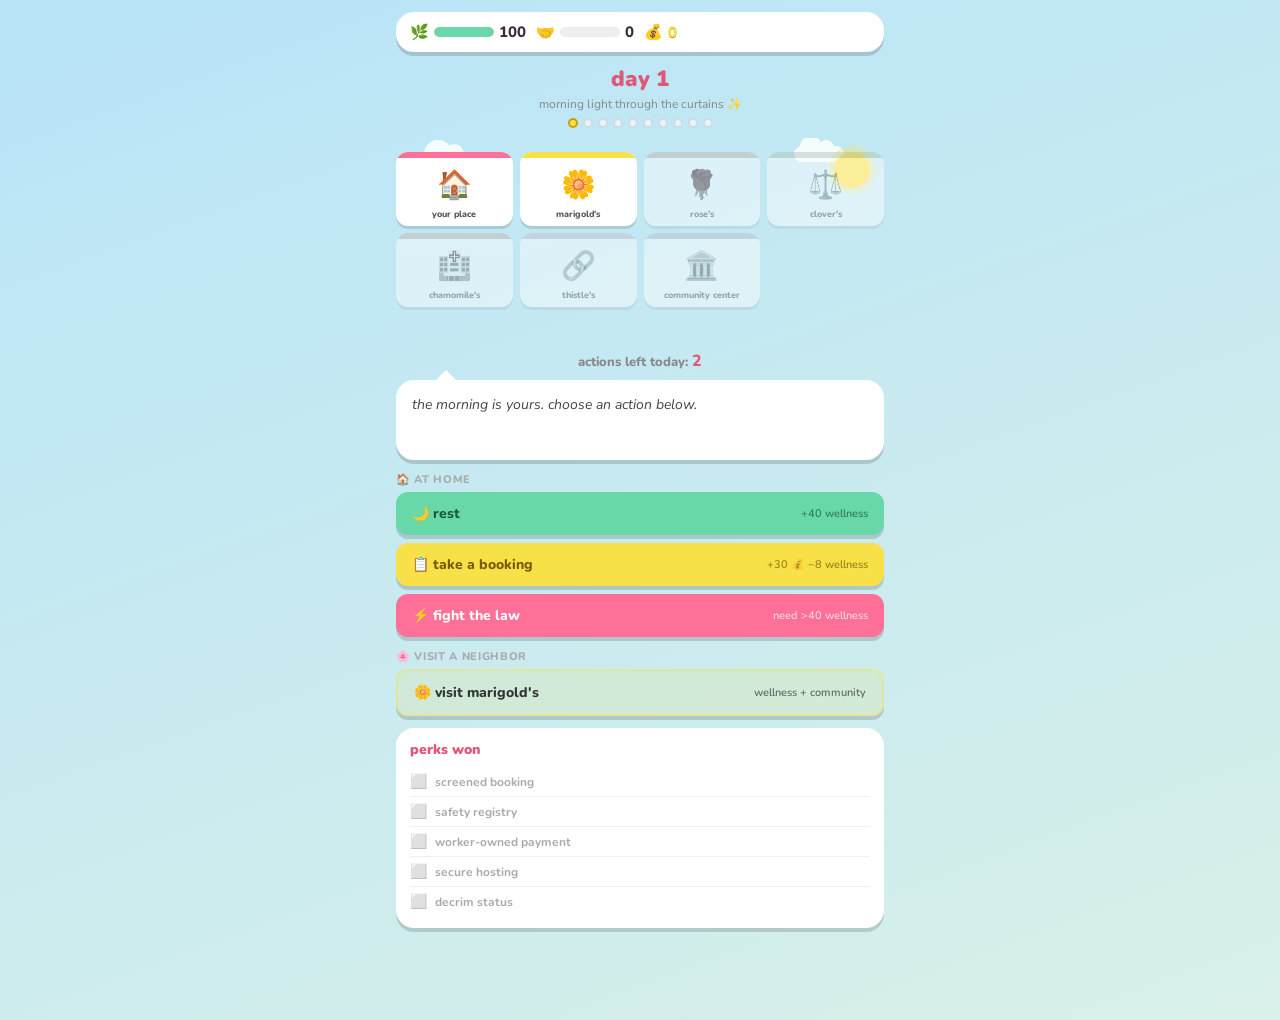
==== whoretopia.html @ 959ba107 "adding initial html file" ====
<!DOCTYPE html>
<html lang="en">
<head>
<meta charset="UTF-8">
<meta name="viewport" content="width=device-width, initial-scale=1.0">
<title>whoretopia</title>
<link href="https://fonts.googleapis.com/css2?family=Nunito:wght@400;600;800;900&family=Nunito+Sans:wght@400;600&display=swap" rel="stylesheet">
<style>
:root {
  --sky: #b8e4f8;
  --sky2: #d8f0e8;
  --grass: #78c878;
  --grass-dark: #5aaa5a;
  --ui-white: #ffffff;
  --rose: #ff7098;
  --rose-dark: #e05878;
  --mint: #68d8a8;
  --lavender: #c8b8f8;
  --lemon: #f8e048;
  --peach: #ffa878;
  --sky-blue: #88c8f0;
  --fight-bg: #0c0918;
  --shadow: 0 4px 0 rgba(0,0,0,.15);
  --shadow-lg: 0 6px 0 rgba(0,0,0,.15);
  --radius: 18px;
  --radius-sm: 12px;
}

* { box-sizing: border-box; margin: 0; padding: 0; }

body {
  font-family: 'Nunito Sans', sans-serif;
  background: linear-gradient(160deg, var(--sky) 0%, var(--sky2) 100%);
  min-height: 100vh;
  min-height: -webkit-fill-available;
  overflow-x: hidden;
  color: #3a2a3a;
}

h1, h2, h3, .chunky {
  font-family: 'Nunito', sans-serif;
  font-weight: 900;
}

/* ── FIGHT MODAL ── */
#fight-modal {
  display: none;
  position: fixed;
  inset: 0;
  background: var(--fight-bg);
  z-index: 150;
  flex-direction: column;
  overflow-y: auto;
}
#fight-modal.show { display: flex; }
#fight-modal-inner {
  padding: 14px 16px 40px;
  max-width: 520px;
  margin: 0 auto;
  width: 100%;
  display: flex;
  flex-direction: column;
  gap: 10px;
}
#fight-close-btn {
  font-family: 'Nunito', sans-serif;
  font-weight: 800;
  font-size: 13px;
  color: rgba(255,255,255,.5);
  background: none;
  border: none;
  cursor: pointer;
  padding: 4px 0;
  text-align: left;
  align-self: flex-start;
}
#fight-close-btn:hover { color: #fff; }

#fight-status {
  display: flex;
  justify-content: space-between;
  align-items: center;
  background: rgba(255,255,255,.08);
  border-radius: var(--radius-sm);
  padding: 8px 12px;
  font-family: 'Nunito', sans-serif;
  font-weight: 800;
  font-size: 14px;
  color: #ccc;
}
#fight-status .fight-stat { display: flex; gap: 6px; align-items: center; }

#canvas-wrap {
  position: relative;
  border-radius: var(--radius);
  overflow: hidden;
  box-shadow: 0 8px 30px rgba(0,0,0,.5);
  background: var(--fight-bg);
}
#game-canvas {
  display: block;
  width: 100%;
  max-width: 480px;
  height: auto;
}
#fight-overlay {
  position: absolute;
  inset: 0;
  display: flex;
  flex-direction: column;
  align-items: center;
  justify-content: center;
  background: rgba(12,9,24,.85);
  color: #fff;
  font-family: 'Nunito', sans-serif;
  font-weight: 900;
  z-index: 10;
}
#fight-overlay h2 { font-size: 26px; color: var(--rose); margin-bottom: 8px; }
#fight-overlay p { font-size: 13px; color: #ccc; margin-bottom: 16px; text-align: center; padding: 0 20px; line-height: 1.5; }
#fight-overlay .overlay-btn {
  padding: 11px 26px;
  font-family: 'Nunito', sans-serif;
  font-weight: 900;
  font-size: 15px;
  border: none;
  border-radius: var(--radius-sm);
  background: var(--rose);
  color: #fff;
  cursor: pointer;
  box-shadow: 0 4px 0 var(--rose-dark);
  margin: 4px;
  transition: transform .15s cubic-bezier(.34,1.56,.64,1);
}
#fight-overlay .overlay-btn:hover { transform: translateY(-2px); }

/* mobile controls */
#mobile-controls {
  display: none;
  gap: 10px;
  justify-content: center;
}
#mobile-controls button {
  width: 60px; height: 60px;
  font-size: 24px;
  border: none;
  border-radius: 50%;
  background: rgba(255,255,255,.15);
  color: #fff;
  cursor: pointer;
  box-shadow: 0 3px 0 rgba(0,0,0,.3);
  font-family: 'Nunito', sans-serif;
  font-weight: 900;
  transition: transform .1s;
  -webkit-tap-highlight-color: transparent;
  user-select: none;
}
#mobile-controls button:active { transform: scale(.92); }
#fire-btn { background: rgba(255,112,152,.4) !important; }
@media (pointer: coarse) { #mobile-controls { display: flex; } }

/* powerup shop */
#powerup-shop {
  background: rgba(255,255,255,.07);
  border-radius: var(--radius);
  padding: 12px;
}
#powerup-shop h3 {
  font-family: 'Nunito', sans-serif;
  font-weight: 900;
  font-size: 14px;
  color: var(--lavender);
  margin-bottom: 10px;
}
.powerup-grid { display: grid; grid-template-columns: 1fr 1fr; gap: 8px; }
.powerup-btn {
  padding: 8px 10px;
  border: none;
  border-radius: var(--radius-sm);
  background: rgba(255,255,255,.1);
  color: #fff;
  font-family: 'Nunito', sans-serif;
  font-weight: 700;
  font-size: 12px;
  cursor: pointer;
  text-align: left;
  transition: background .15s, transform .15s cubic-bezier(.34,1.56,.64,1);
  box-shadow: 0 2px 0 rgba(0,0,0,.2);
}
.powerup-btn:hover:not(:disabled) { background: rgba(255,255,255,.2); transform: translateY(-2px); }
.powerup-btn:disabled { opacity: .4; cursor: default; }
.powerup-btn .pu-cost { display: block; color: var(--lemon); font-size: 11px; margin-top: 2px; }

/* ── MAIN PANEL ── */

/* ── STATS BAR ── */
#stats-bar {
  background: #fff;
  border-radius: var(--radius);
  box-shadow: var(--shadow);
  padding: 10px 14px;
  display: flex;
  gap: 10px;
  margin-bottom: 12px;
  align-items: center;
  flex-wrap: wrap;
}
.stat {
  display: flex;
  align-items: center;
  gap: 5px;
  font-family: 'Nunito', sans-serif;
  font-weight: 800;
  font-size: 15px;
}
.stat-bar-wrap {
  width: 60px;
  height: 10px;
  background: #eee;
  border-radius: 5px;
  overflow: hidden;
}
.stat-bar {
  height: 100%;
  border-radius: 5px;
  transition: width .5s ease;
}
.wellness-bar { background: var(--mint); }
.community-bar { background: var(--lavender); }
.money-val { color: var(--lemon); text-shadow: 0 1px 0 #c8a000; }

/* ── DAY HEADER ── */
#day-header {
  text-align: center;
  margin-bottom: 10px;
}
#day-header h2 { font-size: 22px; color: var(--rose-dark); }
#day-header .subtitle { font-size: 12px; color: #888; margin-top: 2px; }
#day-dots { display: flex; gap: 5px; justify-content: center; margin-top: 6px; }
.day-dot {
  width: 10px; height: 10px;
  border-radius: 50%;
  background: rgba(255,255,255,.6);
  border: 2px solid rgba(0,0,0,.1);
  transition: background .3s;
}
.day-dot.done { background: var(--rose); border-color: var(--rose-dark); }
.day-dot.current { background: var(--lemon); border-color: #c8a000; }

/* ── TOWN MAP ── */
#town-map {
  background: transparent;
  border-radius: var(--radius);
  padding: 4px 0 10px;
  margin-bottom: 12px;
  position: relative;
  overflow: hidden;
  min-height: 200px;
}
/* sky deco */
.cloud {
  position: absolute;
  top: 12px;
  background: #fff;
  border-radius: 30px;
  opacity: .85;
}
.cloud::before, .cloud::after {
  content: '';
  position: absolute;
  background: #fff;
  border-radius: 50%;
}
.cloud1 { width: 60px; height: 20px; left: 20px; top: 14px; }
.cloud1::before { width: 28px; height: 28px; top: -12px; left: 8px; }
.cloud1::after { width: 20px; height: 20px; top: -8px; left: 28px; }
.cloud2 { width: 50px; height: 16px; right: 40px; top: 8px; }
.cloud2::before { width: 22px; height: 22px; top: -10px; left: 6px; }
.cloud2::after { width: 16px; height: 16px; top: -6px; left: 24px; }
.sun {
  position: absolute;
  width: 36px; height: 36px;
  background: var(--lemon);
  border-radius: 50%;
  right: 14px; top: 14px;
  box-shadow: 0 0 0 6px rgba(248,224,72,.3);
}

#buildings-grid {
  display: grid;
  grid-template-columns: repeat(4, 1fr);
  gap: 7px;
  position: relative;
  z-index: 1;
  margin-top: 10px;
}

.building-card {
  background: #fff;
  border-radius: 12px;
  box-shadow: 0 3px 0 rgba(0,0,0,.12);
  cursor: pointer;
  transition: transform .18s cubic-bezier(.34,1.56,.64,1), box-shadow .18s;
  overflow: hidden;
  position: relative;
  user-select: none;
  -webkit-tap-highlight-color: transparent;
}
.building-card:hover:not(.locked) {
  transform: translateY(-4px) scale(1.04);
  box-shadow: 0 7px 0 rgba(0,0,0,.12);
}
.building-card.selected {
  outline: 3px solid var(--rose);
  transform: translateY(-3px) scale(1.03);
}
.building-card.locked { opacity: .45; cursor: default; filter: grayscale(.8); }
.building-accent {
  height: 6px;
  border-radius: 0;
}
.building-inner {
  padding: 5px 4px 6px;
  display: flex;
  flex-direction: column;
  align-items: center;
  gap: 2px;
}
.building-emoji-wrap {
  width: 44px; height: 44px;
  display: flex; align-items: center; justify-content: center;
  font-size: 28px;
  position: relative;
}
.building-emoji-wrap img {
  width: 44px; height: 44px;
  object-fit: contain;
  display: none;
}
.building-emoji-wrap img.loaded { display: block; }
.building-emoji-wrap .emoji-fallback { position: absolute; font-size: 28px; }
.building-name {
  font-family: 'Nunito', sans-serif;
  font-weight: 800;
  font-size: 9px;
  text-align: center;
  color: #555;
  line-height: 1.2;
}
.building-card.selected .building-name { color: var(--rose-dark); }

/* ── DIALOGUE ── */
#dialogue-box {
  background: #fff;
  border-radius: var(--radius);
  box-shadow: var(--shadow);
  padding: 14px 16px;
  margin-bottom: 12px;
  position: relative;
  min-height: 80px;
  font-size: 14px;
  line-height: 1.6;
  color: #444;
}
#dialogue-box::before {
  content: '';
  position: absolute;
  top: -10px; left: 40px;
  border: 10px solid transparent;
  border-bottom-color: #fff;
  border-top: 0;
}
#dialogue-speaker {
  font-family: 'Nunito', sans-serif;
  font-weight: 800;
  font-size: 13px;
  color: var(--rose-dark);
  margin-bottom: 5px;
}
#dialogue-text { font-style: italic; }

/* ── HOME ACTIONS ── */
#home-actions {
  display: none;
  flex-direction: column;
  gap: 8px;
  margin-bottom: 12px;
}
#home-actions.visible { display: flex; }
.action-btn {
  font-family: 'Nunito', sans-serif;
  font-weight: 800;
  font-size: 14px;
  padding: 12px 16px;
  border: none;
  border-radius: var(--radius-sm);
  cursor: pointer;
  box-shadow: var(--shadow);
  transition: transform .15s cubic-bezier(.34,1.56,.64,1), box-shadow .15s;
  text-align: left;
  display: flex;
  align-items: center;
  justify-content: space-between;
  gap: 8px;
}
.action-btn:hover:not(:disabled) {
  transform: translateY(-3px);
  box-shadow: 0 7px 0 rgba(0,0,0,.15);
}
.action-btn:active:not(:disabled) { transform: translateY(0); }
.action-btn:disabled { opacity: .45; cursor: default; transform: none; box-shadow: var(--shadow); }
.action-btn .cost { font-size: 11px; font-weight: 600; opacity: .7; white-space: nowrap; }
.btn-rest { background: var(--mint); color: #1a5a3a; }
.btn-book { background: var(--lemon); color: #7a5a00; }
.btn-screened { background: var(--peach); color: #7a3a00; }
.btn-fight { background: var(--rose); color: #fff; }

/* ── PERKS LIST ── */
#perks-section {
  background: #fff;
  border-radius: var(--radius);
  box-shadow: var(--shadow);
  padding: 12px 14px;
  margin-bottom: 12px;
}
#perks-section h3 { font-size: 14px; color: var(--rose-dark); margin-bottom: 8px; }
.perk-item {
  display: flex;
  align-items: center;
  gap: 8px;
  padding: 5px 0;
  font-size: 12px;
  border-bottom: 1px solid #f0f0f0;
  color: #aaa;
}
.perk-item:last-child { border-bottom: none; }
.perk-item.unlocked { color: #444; }
.perk-item .perk-check { font-size: 14px; }
.perk-item .perk-name { font-family: 'Nunito', sans-serif; font-weight: 700; }

/* ── END DAY BTN ── */
#end-day-btn {
  width: 100%;
  padding: 14px;
  font-family: 'Nunito', sans-serif;
  font-weight: 900;
  font-size: 16px;
  border: none;
  border-radius: var(--radius);
  background: var(--rose);
  color: #fff;
  cursor: pointer;
  box-shadow: 0 5px 0 var(--rose-dark);
  transition: transform .15s cubic-bezier(.34,1.56,.64,1), box-shadow .15s;
  margin-bottom: 12px;
}
#end-day-btn:hover { transform: translateY(-3px); box-shadow: 0 8px 0 var(--rose-dark); }
#end-day-btn:active { transform: translateY(2px); box-shadow: 0 3px 0 var(--rose-dark); }
#end-day-btn:disabled { opacity: .5; cursor: default; transform: none; box-shadow: 0 5px 0 var(--rose-dark); }

/* ── VISITS REMAINING ── */
#visits-info {
  text-align: center;
  font-family: 'Nunito', sans-serif;
  font-weight: 800;
  font-size: 13px;
  color: #888;
  margin-bottom: 8px;
}
#visits-info span { color: var(--rose-dark); }

/* ── FIGHT PANEL ── */
#fight-panel { padding: 12px 16px 80px; max-width: 520px; margin: 0 auto; }

#fight-status {
  display: flex;
  justify-content: space-between;
  align-items: center;
  background: rgba(255,255,255,.1);
  border-radius: var(--radius-sm);
  padding: 8px 12px;
  margin-bottom: 10px;
  font-family: 'Nunito', sans-serif;
  font-weight: 800;
  font-size: 14px;
  color: #ccc;
}
#fight-status .fight-stat { display: flex; gap: 6px; align-items: center; }

#canvas-wrap {
  position: relative;
  border-radius: var(--radius);
  overflow: hidden;
  box-shadow: 0 8px 30px rgba(0,0,0,.5);
  margin-bottom: 12px;
  background: var(--fight-bg);
}
#game-canvas {
  display: block;
  width: 100%;
  max-width: 480px;
  height: auto;
}
#fight-overlay {
  position: absolute;
  inset: 0;
  display: flex;
  flex-direction: column;
  align-items: center;
  justify-content: center;
  background: rgba(12,9,24,.8);
  color: #fff;
  font-family: 'Nunito', sans-serif;
  font-weight: 900;
  z-index: 10;
}
#fight-overlay h2 { font-size: 28px; color: var(--rose); margin-bottom: 8px; }
#fight-overlay p { font-size: 14px; color: #ccc; margin-bottom: 20px; text-align: center; padding: 0 20px; }
#fight-overlay .overlay-btn {
  padding: 12px 28px;
  font-family: 'Nunito', sans-serif;
  font-weight: 900;
  font-size: 16px;
  border: none;
  border-radius: var(--radius-sm);
  background: var(--rose);
  color: #fff;
  cursor: pointer;
  box-shadow: 0 4px 0 var(--rose-dark);
  margin: 4px;
  transition: transform .15s cubic-bezier(.34,1.56,.64,1);
}
#fight-overlay .overlay-btn:hover { transform: translateY(-2px); }
#fight-overlay .overlay-btn.secondary { background: rgba(255,255,255,.1); box-shadow: 0 4px 0 rgba(0,0,0,.3); }

/* mobile controls */
#mobile-controls {
  display: none;
  gap: 10px;
  justify-content: center;
  margin-bottom: 10px;
}
#mobile-controls button {
  width: 60px; height: 60px;
  font-size: 24px;
  border: none;
  border-radius: 50%;
  background: rgba(255,255,255,.15);
  color: #fff;
  cursor: pointer;
  box-shadow: 0 3px 0 rgba(0,0,0,.3);
  font-family: 'Nunito', sans-serif;
  font-weight: 900;
  transition: transform .1s;
  -webkit-tap-highlight-color: transparent;
  user-select: none;
}
#mobile-controls button:active { transform: scale(.92); }
#fire-btn { background: rgba(255,112,152,.4) !important; }

@media (pointer: coarse) { #mobile-controls { display: flex; } }

/* powerup shop */
#powerup-shop {
  background: rgba(255,255,255,.07);
  border-radius: var(--radius);
  padding: 12px;
  margin-bottom: 12px;
}
#powerup-shop h3 {
  font-family: 'Nunito', sans-serif;
  font-weight: 900;
  font-size: 14px;
  color: var(--lavender);
  margin-bottom: 10px;
}
.powerup-grid { display: grid; grid-template-columns: 1fr 1fr; gap: 8px; }
.powerup-btn {
  padding: 8px 10px;
  border: none;
  border-radius: var(--radius-sm);
  background: rgba(255,255,255,.1);
  color: #fff;
  font-family: 'Nunito', sans-serif;
  font-weight: 700;
  font-size: 12px;
  cursor: pointer;
  text-align: left;
  transition: background .15s, transform .15s cubic-bezier(.34,1.56,.64,1);
  box-shadow: 0 2px 0 rgba(0,0,0,.2);
}
.powerup-btn:hover:not(:disabled) { background: rgba(255,255,255,.2); transform: translateY(-2px); }
.powerup-btn:disabled { opacity: .4; cursor: default; }
.powerup-btn .pu-cost { display: block; color: var(--lemon); font-size: 11px; margin-top: 2px; }

/* ── ENDING SCREEN ── */
#ending-screen {
  display: none;
  position: fixed;
  inset: 0;
  background: linear-gradient(160deg, var(--sky) 0%, var(--sky2) 100%);
  z-index: 200;
  flex-direction: column;
  align-items: center;
  overflow-y: auto;
  padding: 32px 24px 60px;
  text-align: center;
}
#ending-screen.show { display: flex; }
#ending-map {
  display: grid;
  grid-template-columns: repeat(4, 56px);
  gap: 8px;
  margin-bottom: 20px;
}
.ending-building {
  width: 56px; height: 56px;
  border-radius: 10px;
  display: flex;
  align-items: center;
  justify-content: center;
  font-size: 26px;
  background: #fff;
  box-shadow: 0 3px 0 rgba(0,0,0,.1);
}
.ending-building.locked {
  background: rgba(0,0,0,.12);
  filter: grayscale(1);
  opacity: .4;
}
#ending-card {
  background: #fff;
  border-radius: var(--radius);
  box-shadow: var(--shadow-lg);
  padding: 24px;
  max-width: 380px;
  width: 100%;
}
#ending-title {
  font-size: 26px;
  color: var(--rose-dark);
  margin-bottom: 10px;
}
#ending-body {
  font-size: 14px;
  color: #555;
  line-height: 1.7;
  margin-bottom: 16px;
}
#ending-stats {
  font-size: 13px;
  color: #888;
  margin-bottom: 16px;
  font-family: 'Nunito', sans-serif;
  font-weight: 700;
}
#ending-close {
  font-family: 'Nunito', sans-serif;
  font-weight: 900;
  font-size: 15px;
  color: #fff;
  cursor: pointer;
  background: var(--rose);
  border: none;
  border-radius: var(--radius-sm);
  padding: 12px 24px;
  box-shadow: 0 4px 0 var(--rose-dark);
  display: block;
  width: 100%;
  margin-bottom: 10px;
  transition: transform .15s cubic-bezier(.34,1.56,.64,1);
}
#ending-close:hover { transform: translateY(-2px); }
#ending-back {
  font-family: 'Nunito', sans-serif;
  font-weight: 700;
  font-size: 13px;
  color: #aaa;
  text-decoration: underline;
  cursor: pointer;
  background: none;
  border: none;
}
.closing-line {
  font-style: italic;
  color: var(--rose-dark) !important;
  font-family: 'Nunito', sans-serif;
  font-weight: 800;
}

/* ── ACTION SECTION ── */
#action-section { margin-bottom: 12px; }
.action-group-label {
  font-family: 'Nunito', sans-serif;
  font-weight: 800;
  font-size: 11px;
  text-transform: uppercase;
  letter-spacing: .06em;
  color: #aaa;
  margin: 10px 0 5px;
}
#home-actions, #neighbor-actions { display: flex; flex-direction: column; gap: 8px; }
#action-section.done #home-actions button,
#action-section.done #neighbor-actions button { opacity: .35; pointer-events: none; }

/* ── ACTIONS COUNTER ── */
#actions-counter {
  font-family: 'Nunito', sans-serif;
  font-weight: 800;
  font-size: 13px;
  color: #888;
  margin-bottom: 8px;
  text-align: center;
}
#actions-counter .count { color: var(--rose-dark); font-size: 16px; }

/* ── DAY DONE STATE ── */
#day-done-card {
  display: none;
  background: var(--mint);
  border-radius: var(--radius);
  box-shadow: var(--shadow);
  padding: 14px 16px;
  margin-top: 10px;
  margin-bottom: 4px;
  animation: bounceIn .35s cubic-bezier(.34,1.56,.64,1);
}
#day-done-card.show { display: block; }
#day-done-card p { font-size: 13px; color: #1a5a3a; margin-bottom: 10px; line-height: 1.5; }
#day-done-btn {
  width: 100%;
  padding: 13px;
  font-family: 'Nunito', sans-serif;
  font-weight: 900;
  font-size: 15px;
  border: none;
  border-radius: var(--radius-sm);
  background: #1a7a4a;
  color: #fff;
  cursor: pointer;
  box-shadow: 0 4px 0 #0a4a28;
  transition: transform .15s cubic-bezier(.34,1.56,.64,1);
}
#day-done-btn:hover { transform: translateY(-2px); }
#toast {
  position: fixed;
  bottom: 80px;
  left: 50%;
  transform: translateX(-50%) translateY(20px);
  background: #2a1a2a;
  color: #fff;
  padding: 10px 20px;
  border-radius: var(--radius-sm);
  font-family: 'Nunito', sans-serif;
  font-weight: 700;
  font-size: 14px;
  z-index: 500;
  opacity: 0;
  transition: opacity .25s, transform .25s;
  pointer-events: none;
  text-align: center;
  max-width: 320px;
}
#toast.show { opacity: 1; transform: translateX(-50%) translateY(0); }

/* ── ARRIVAL BANNER ── */
#arrival-banner, #perk-banner {
  border-radius: var(--radius-sm);
  padding: 10px 14px 10px 14px;
  margin-bottom: 10px;
  font-size: 13px;
  font-family: 'Nunito', sans-serif;
  font-weight: 700;
  display: none;
  animation: bounceIn .4s cubic-bezier(.34,1.56,.64,1);
  position: relative;
}
#arrival-banner { background: var(--mint); color: #1a5a3a; }
#perk-banner { background: var(--lavender); color: #4a2a8a; }
#arrival-banner.show, #perk-banner.show { display: block; }
.banner-close {
  position: absolute;
  top: 8px; right: 10px;
  background: none;
  border: none;
  font-size: 16px;
  cursor: pointer;
  opacity: .5;
  line-height: 1;
  padding: 0;
  font-family: 'Nunito', sans-serif;
  font-weight: 900;
}
.banner-close:hover { opacity: 1; }

@keyframes bounceIn {
  from { transform: scale(.85); opacity: 0; }
  to { transform: scale(1); opacity: 1; }
}


</style>
</head>
<body>

<div id="town-panel" style="padding: 12px 16px 80px; max-width: 520px; margin: 0 auto;">

  <div id="stats-bar">
    <div class="stat">
      🌿
      <div class="stat-bar-wrap"><div class="stat-bar wellness-bar" id="wellness-bar" style="width:100%"></div></div>
      <span id="wellness-val">100</span>
    </div>
    <div class="stat">
      🤝
      <div class="stat-bar-wrap"><div class="stat-bar community-bar" id="community-bar" style="width:0%"></div></div>
      <span id="community-val">0</span>
    </div>
    <div class="stat">💰 <span class="money-val" id="money-val">0</span></div>
  </div>

  <div id="day-header">
    <h2 id="day-title">day 1</h2>
    <div class="subtitle" id="day-subtitle">morning light through the curtains</div>
    <div id="day-dots"></div>
  </div>

  <div id="arrival-banner"><button class="banner-close" onclick="this.parentElement.classList.remove('show')">✕</button><span id="arrival-text"></span></div>
  <div id="perk-banner"><button class="banner-close" onclick="this.parentElement.classList.remove('show')">✕</button><span id="perk-text"></span></div>

  <div id="town-map">
    <div class="cloud cloud1"></div>
    <div class="cloud cloud2"></div>
    <div class="sun"></div>
    <div id="buildings-grid"></div>
  </div>

  <div id="actions-counter">actions left today: <span class="count" id="actions-left">2</span></div>

  <!-- dialogue always visible -->
  <div id="dialogue-box">
    <div id="dialogue-speaker" style="display:none"></div>
    <div id="dialogue-text">the morning is yours. choose an action below.</div>
  </div>

  <!-- day-done card appears below dialogue when both actions used -->
  <div id="day-done-card">
    <p id="day-done-text">the day settles into evening. the street glows a little. you did good today.</p>
    <button id="day-done-btn" onclick="advanceDay()">start day 2 →</button>
  </div>

  <div id="action-section">
    <div class="action-group-label">🏠 at home</div>
    <div id="home-actions">
      <button class="action-btn btn-rest" onclick="doHomeAction('rest')">
        🌙 rest <span class="cost">+40 wellness</span>
      </button>
      <button class="action-btn btn-book" id="btn-book" onclick="doHomeAction('book')">
        📋 take a booking <span class="cost">+30 💰 −8 wellness</span>
      </button>
      <button class="action-btn btn-screened" id="btn-screened" onclick="doHomeAction('screened')" style="display:none">
        ✅ screened booking <span class="cost">+50 💰 −4 wellness</span>
      </button>
      <button class="action-btn btn-fight" id="btn-fight-home" onclick="goFight()">
        ⚡ fight the law <span class="cost">need >40 wellness</span>
      </button>
    </div>

    <div class="action-group-label" id="neighbor-label" style="display:none">🌸 visit a neighbor</div>
    <div id="neighbor-actions"></div>
  </div>

  <div id="perks-section">
    <h3>perks won</h3>
    <div id="perks-list"></div>
  </div>

</div>

<!-- FIGHT MODAL -->
<div id="fight-modal">
  <div id="fight-modal-inner">
    <button id="fight-close-btn" onclick="closeFightModal()">← back to your street</button>

    <div id="fight-status">
      <div class="fight-stat">🌿 <span id="fight-wellness-val">100</span></div>
      <div class="fight-stat">💰 <span id="fight-money-val">0</span></div>
      <div class="fight-stat">❤️ <span id="fight-lives">3</span></div>
      <div class="fight-stat">⭐ <span id="fight-score">0</span></div>
    </div>

    <div id="canvas-wrap">
      <canvas id="game-canvas" width="480" height="420"></canvas>
      <div id="fight-overlay">
        <h2>⚡ fight the law</h2>
        <p id="overlay-msg">clear the wave to win a perk.<br>arrow keys + space, or use the buttons below.</p>
        <button class="overlay-btn" onclick="startFight()">start fighting</button>
      </div>
    </div>

    <div id="mobile-controls">
      <button id="mb-left" ontouchstart="keys.left=true" ontouchend="keys.left=false">◀</button>
      <button id="fire-btn" ontouchstart="keys.fire=true" ontouchend="keys.fire=false">🌸</button>
      <button id="mb-right" ontouchstart="keys.right=true" ontouchend="keys.right=false">▶</button>
    </div>

    <div id="powerup-shop">
      <h3>🛒 powerups (buy before fighting)</h3>
      <div class="powerup-grid">
        <button class="powerup-btn" onclick="buyPowerup('life')">❤️ extra life<span class="pu-cost">25 💰</span></button>
        <button class="powerup-btn" onclick="buyPowerup('shield')">🛡️ solidarity shield<span class="pu-cost">30 💰</span></button>
        <button class="powerup-btn" onclick="buyPowerup('slow')">🐢 slow enemies<span class="pu-cost">35 💰</span></button>
        <button class="powerup-btn" onclick="buyPowerup('wellness')">🌿 +20 wellness<span class="pu-cost">20 💰</span></button>
      </div>
    </div>
  </div>
</div>

<!-- ENDING SCREEN -->
<div id="ending-screen">
  <div id="ending-map"></div>
  <div id="ending-card">
    <h2 class="chunky" id="ending-title"></h2>
    <p id="ending-body"></p>
    <p id="ending-stats"></p>
    <p class="closing-line">"this is what it could look like."</p>
    <br>
    <button id="ending-close" onclick="restartGame()">play again</button>
    <button id="ending-back" onclick="restartGame()">← back to town</button>
  </div>
</div>

<div id="toast"></div>

<script>
// ═══════════════════════════════════════════════════
// GAME STATE
// ═══════════════════════════════════════════════════
const BUILDINGS = [
  { id:'home',      name:'your place',   emoji:'🏠', accent:'#ff7098', unlocked:true,  perkNeeded:0 },
  { id:'marigold',  name:"marigold's",   emoji:'🌼', accent:'#f8e048', unlocked:true,  perkNeeded:0 },
  { id:'rose',      name:"rose's",       emoji:'🌹', accent:'#ffa878', unlocked:false, perkNeeded:1 },
  { id:'clover',    name:"clover's",     emoji:'⚖️', accent:'#68d8a8', unlocked:false, perkNeeded:2 },
  { id:'chamomile', name:"chamomile's",  emoji:'🏥', accent:'#ffa878', unlocked:false, perkNeeded:3 },
  { id:'thistle',   name:"thistle's",    emoji:'🔗', accent:'#c8b8f8', unlocked:false, perkNeeded:4 },
  { id:'center',    name:'community center', emoji:'🏛️', accent:'#88c8f0', unlocked:false, perkNeeded:5 },
];

const PERKS = [
  {
    id:1, name:'screened booking',
    law:'FOSTA-SESTA shut down client screening platforms like Backpage, P411, and MyRedBook',
    why:'screening lets workers vet clients before meeting them — it\'s one of the most direct safety tools available. without it, every booking is a leap of faith.',
    unlock:'your booking page now lets you screen clients before confirming. the difference in how you feel walking into a session is immediate.',
    neighborId:'rose', neighborName:"rose's",
    neighborSkill:'rose is a community organiser and zine-maker. she\'s been building safety networks informally for years — now she can do it openly.',
    neighborLine:"🌹 rose moves in next door. 'i've been waiting for this,' she says, and starts pinning things to the wall before she's even unpacked.",
  },
  {
    id:2, name:'safety registry',
    law:'FOSTA-SESTA made it illegal to share client safety information between workers, even privately',
    why:'workers have always shared safety information with each other — bad client lists, warning signs, useful contacts. criminalising this isolated everyone and removed a layer of protection that cost nothing.',
    unlock:'a shared safety registry is now running on the street. workers can flag clients and share warnings. information flows again.',
    neighborId:'clover', neighborName:"clover's",
    neighborSkill:'clover is a lawyer who specialises in workers\' rights. she built a practice specifically to serve people the legal system ignores.',
    neighborLine:"⚖️ clover hangs her sign. LEGAL AID. WE'LL FIGURE IT OUT. she has already started a drop-in calendar.",
  },
  {
    id:3, name:'worker-owned payment',
    law:'PayPal, Stripe, Venmo and most major payment processors ban sex workers in their terms of service — accounts are frozen without warning, often with no appeal',
    why:'losing access to payment tools doesn\'t just mean lost income. it means losing savings, losing the ability to pay rent, losing financial history. it happens overnight with no recourse.',
    unlock:'a worker-owned payment cooperative is now running on the street. no frozen accounts, no arbitrary bans, no explaining yourself to an algorithm.',
    neighborId:'chamomile', neighborName:"chamomile's",
    neighborSkill:'chamomile is a nurse and harm reduction specialist. she opened her clinic because she\'d seen too many people unable to access care safely.',
    neighborLine:"🏥 chamomile's clinic opens. there\'s a plant by the door and a handwritten note: walk-ins welcome, no questions asked.",
  },
  {
    id:4, name:'secure hosting',
    law:'a CDA 230 carve-out lets platforms remove content and accounts related to sex work preemptively — websites, forums, and hosting providers deplatform workers without notice or appeal',
    why:'losing your online presence means losing income, losing community connections, losing years of work. platforms know this and use it. secure hosting changes what\'s possible.',
    unlock:'the street now has its own hosting infrastructure. no platform can take it down. your presence online is yours.',
    neighborId:'thistle', neighborName:"thistle's",
    neighborSkill:"thistle runs a worker-owned BDSM space — professional, safe, and built entirely around the workers who use it. she knows what it means to build something that can't be taken.",
    neighborLine:"🔗 thistle opens the doors. the music is already on. 'come in,' she says. 'this place is ours.'",
  },
  {
    id:5, name:'decrim status',
    law:'full decriminalisation of sex work — where selling and buying are both legal, with no criminal penalties for workers — does not exist in most of the world',
    why:'decrim doesn\'t make sex work glamorous or fix everything. it removes the threat of arrest, the pressure to work in dangerous conditions to avoid police, and the legal barriers to accessing housing, banking, and healthcare. it makes the work survivable.',
    unlock:'decrim is in effect on this street. every action you take costs a little less. wellness gains +10 everywhere, because safety changes what work feels like.',
    neighborId:'center', neighborName:'the community center',
    neighborSkill:"the community center is built by everyone on the street together. it belongs to all of them. it's the proof that this works.",
    neighborLine:"🏛️ the community center is finished. someone has put flowers on the steps. the lights are on inside.",
  },
];

const ARRIVAL_LINES = {
  rose:      "🌹 rose arrives carrying a potted fern and a hand-stapled zine. she grins. 'i brought snacks too,' she says, patting her bag.",
  clover:    "⚖️ clover hangs a little sign in her window — hand-lettered, slightly crooked, full of heart. LEGAL AID. LET'S FIGURE IT OUT.",
  chamomile: "🏥 chamomile's door opens with a little bell and the smell of something good. a plant sits on the step, freshly watered.",
  thistle:   "🔗 thistle flips the sign to OPEN and turns up the music. the street just got a little brighter.",
  center:    "🏛️ the community center is finished. someone has already put flowers on the front steps.",
};

const NEIGHBOR_EVENTS = {
  marigold: [
    { text:"the coffee is ready before you even sit down. you end up talking for two hours about everything and nothing. the light shifts without you noticing. you needed this more than you knew.", wellness:+20, community:+10 },
    { text:"marigold pulls out an old photo album — workers who organised, who laughed, who built things that lasted. 'look how many of us there were,' she says, delighted.", wellness:+18, community:+15 },
    { text:"you help her repot a trailing plant that has taken over an entire shelf. there is soil everywhere. you're both laughing by the end.", wellness:+22, community:+8 },
    { text:"she makes tea and puts on an old record and you both just sit in the good kind of quiet. you leave feeling like yourself again.", wellness:+25, community:+10 },
    { text:"marigold is teaching herself to bake sourdough. it is not going well, but she is having so much fun with it. you taste a slightly lopsided slice and it is perfect.", wellness:+20, community:+12 },
  ],
  rose: [
    { text:"rose is illustrating a new zine about rights and she wants your opinion on the cover. it's beautiful. you tell her so and mean it.", wellness:+12, community:+18 },
    { text:"she has covered her entire community board in sticky notes — resources, warmth, a little drawing of a cat. you add something and feel immediately at home.", wellness:+10, community:+20 },
    { text:"rose found a new forum and has already decorated her profile with tiny pixel flowers. she sends you the link and you bookmark it instantly.", wellness:+15, community:+15 },
    { text:"you make dinner together — pasta, slightly too much garlic, good music. it's the kind of evening that makes everything feel possible.", wellness:+18, community:+16 },
  ],
  clover: [
    { text:"clover sketches out what decrim would look like on your street, practically, day to day. she draws little diagrams. you leave with notes and a head full of possibility.", wellness:+15, community:+15 },
    { text:"she tells you about a housing win she helped with this week, careful with details but beaming a little. 'the system is clunky but we found a door,' she says.", wellness:+12, community:+18 },
    { text:"you bring her a situation you weren't sure how to handle. she listens, thinks, and offers three useful ideas. 'you've got this,' she says as you leave.", wellness:+20, community:+12 },
    { text:"clover is writing a policy brief and lets you read a section. it's sharp and warm and funnier than you expected. you didn't know legal writing could sparkle.", wellness:+10, community:+20 },
  ],
  chamomile: [
    { text:"chamomile checks in the way only a friend with good training can — present, unhurried, actually curious. you feel genuinely seen.", wellness:+25, community:+10 },
    { text:"she's running a drop-in today and lets you help. it's quiet and purposeful and exactly the kind of work that matters. you go home glowing a little.", wellness:+20, community:+18 },
    { text:"she has a whole box of useful things and hands you exactly what you needed without any fuss. 'i just keep a stock,' she says, like it's nothing. it isn't nothing.", wellness:+28, community:+8 },
    { text:"you sit in the little garden behind her clinic, drinking tea in the sun. she asks how you really are. you actually tell her. it helps more than you expected.", wellness:+30, community:+12 },
  ],
  thistle: [
    { text:"you take a session through the house — proper equipment, clear house rules, someone at the door who greets you by name. the work hums. safety changes everything.", wellness:+20, money:+65 },
    { text:"thistle runs a rope workshop on saturday afternoons and you pick up three new knots. your hands feel clever and capable. you're already thinking about next week.", wellness:+18, community:+18 },
    { text:"a play party, low-key, lovely people, everyone checking in with each other throughout. you leave feeling like the world has figured something out that it should have ages ago.", wellness:-5, community:+25, money:+30 },
    { text:"thistle gives a talk on consent and trust and what safety actually makes possible. it's the most interesting thing you've heard all week and you take notes in the margins of your hand.", wellness:+15, community:+22 },
    { text:"a quiet reset evening — candles, soft music, the kind of company that doesn't need you to perform. you float home.", wellness:+30, community:+14 },
  ],
  center: [
    { text:"the community center is buzzing today — someone's running a Know Your Rights workshop and there are homemade cookies. you sit in the back with your notebook and feel very much part of something.", wellness:+15, community:+25 },
    { text:"you help set up for an event — folding chairs, making tea, meeting people you feel like you've always known. the afternoon passes like a good dream.", wellness:+20, community:+20 },
    { text:"a town hall about decrim progress. the room is warm and a little chaotic and everyone is actually listening. this is exactly what it's supposed to look like.", wellness:+18, community:+28 },
    { text:"the noticeboard is so full it's spilling onto a second board — resources, poetry, a child's drawing of the street, an anonymous thank-you note. you stand in front of it for a long time.", wellness:+22, community:+22 },
  ],
};

// perk-unlock bonus events
const PERK_EVENTS = {
  marigold: {
    1: "marigold pulls up the new screening tool on her phone. 'it actually works,' she says, sounding a little amazed. you both sit with the wonder of that for a moment.",
    3: "she shows you the payment app — the one that finally, genuinely, works. 'no more frozen accounts,' she says, and does a small celebratory wiggle.",
  },
  rose: {
    2: "rose has a whole spreadsheet going — community-maintained, full of useful notes, already beautifully colour-coded. 'we can actually do this now,' she says. she's already done half of it.",
  },
  clover: {
    2: "clover updates the safety registry with a happy little flourish. 'it's legal to share now,' she says. 'that changes so much.' she's already writing the announcement.",
    4: "clover explains the hosting win in plain, bright language, drawing a little diagram. platforms can't just vanish us anymore. she makes you repeat it back so you really have it.",
  },
  chamomile: {
    3: "chamomile processes her first digital payment and stares at the confirmation screen for a long, happy moment. 'i've been waiting years for this,' she says quietly.",
  },
  thistle: {
    5: "thistle says it like she's been saving it: 'the work is still the work, but we're not criminals anymore. do you know how much lighter that makes everything feel?'",
  },
};

// Subtitles by day
const DAY_SUBTITLES = [
  "morning light through the curtains ✨",
  "the street is waking up 🌱",
  "something good is taking shape",
  "you can feel it building 🌸",
  "the days have a rhythm now",
  "halfway there and still glowing ⭐",
  "good things take time, and you have it",
  "the street is alive and so are you 🌿",
  "almost there — look how far you've come",
  "the last day. this is what it could look like. 🏡",
];

let G = {}; // game state
function initGame() {
  G = {
    day: 1,
    actionsUsed: 0,
    wellness: 100,
    community: 0,
    money: 0,
    perksWon: 0,
    buildings: JSON.parse(JSON.stringify(BUILDINGS)),
    visitedToday: [],
    newPerkToday: null,
    dayEnded: false,
  };
}
initGame();

// ═══════════════════════════════════════════════════
// UI HELPERS
// ═══════════════════════════════════════════════════
function openFightModal() {
  document.getElementById('fight-modal').classList.add('show');
  resetFightOverlay();
}

function closeFightModal() {
  const fightWasPlayed = game.frameCount > 0;
  if (game.running) { cancelAnimationFrame(animId); game.running = false; }
  game.frameCount = 0;
  document.getElementById('fight-modal').classList.remove('show');
  if (fightWasPlayed) {
    useAction();
  } else {
    updateUI();
  }
}

function showToast(msg, dur=2500) {
  const t = document.getElementById('toast');
  t.textContent = msg;
  t.classList.add('show');
  setTimeout(() => t.classList.remove('show'), dur);
}

function clamp(v, lo, hi) { return Math.max(lo, Math.min(hi, v)); }

function statChange(stat, delta) {
  if (stat === 'wellness') G.wellness = clamp(G.wellness + delta, 0, 100);
  else if (stat === 'community') G.community = clamp(G.community + delta, 0, 200);
  else if (stat === 'money') G.money = Math.max(0, G.money + delta);
}

function updateUI() {
  // stats
  document.getElementById('wellness-val').textContent = Math.round(G.wellness);
  document.getElementById('wellness-bar').style.width = G.wellness + '%';
  document.getElementById('community-val').textContent = Math.round(G.community);
  document.getElementById('community-bar').style.width = Math.min(100, G.community) + '%';
  document.getElementById('money-val').textContent = G.money;
  const fwv = document.getElementById('fight-wellness-val');
  if (fwv) fwv.textContent = Math.round(G.wellness);
  const fmv = document.getElementById('fight-money-val');
  if (fmv) fmv.textContent = G.money;

  // day header
  document.getElementById('day-title').textContent = 'day ' + G.day;
  document.getElementById('day-subtitle').textContent = DAY_SUBTITLES[G.day - 1] || '';

  // day dots
  const dots = document.getElementById('day-dots');
  dots.innerHTML = '';
  for (let i = 1; i <= 10; i++) {
    const d = document.createElement('div');
    d.className = 'day-dot' + (i < G.day ? ' done' : i === G.day ? ' current' : '');
    dots.appendChild(d);
  }

  // actions counter
  const left = Math.max(0, 2 - G.actionsUsed);
  document.getElementById('actions-left').textContent = left;

  // buildings grid
  renderBuildings();
  renderNeighborActions();

  // action section done state
  const isDone = G.dayEnded || G.actionsUsed >= 2;
  document.getElementById('action-section').classList.toggle('done', isDone);

  // screened booking replaces regular booking when unlocked
  const screenedUnlocked = G.perksWon >= 1;
  const bookBtn = document.getElementById('btn-book');
  const screenedBtn = document.getElementById('btn-screened');
  if (bookBtn) bookBtn.style.display = (!screenedUnlocked && !isDone) ? 'flex' : 'none';
  if (screenedBtn) screenedBtn.style.display = (screenedUnlocked && !isDone) ? 'flex' : 'none';

  const fightBtn = document.getElementById('btn-fight-home');
  if (fightBtn) fightBtn.disabled = G.wellness <= 40;

  // dialogue always shown; day-done card appears when actions used up
  const dialogue = document.getElementById('dialogue-box');
  dialogue.style.display = '';
  const ddc = document.getElementById('day-done-card');
  if (isDone) {
    ddc.classList.add('show');
    const ddBtn = document.getElementById('day-done-btn');
    if (ddBtn) ddBtn.textContent = G.day >= 10 ? 'see your ending →' : 'start day ' + (G.day + 1) + ' →';
  } else {
    ddc.classList.remove('show');
  }

  // perks
  renderPerks();
}

function renderBuildings() {
  const grid = document.getElementById('buildings-grid');
  grid.innerHTML = '';
  G.buildings.forEach(b => {
    const card = document.createElement('div');
    card.className = 'building-card' + (!b.unlocked ? ' locked' : '');
    card.innerHTML = `
      <div class="building-accent" style="background:${b.accent}"></div>
      <div class="building-inner">
        <div class="building-emoji-wrap">
          <img src="img/${b.id}.png" alt="${b.emoji}" onload="this.classList.add('loaded')" onerror="this.style.display='none'">
          <span class="emoji-fallback">${b.emoji}</span>
        </div>
        <div class="building-name">${b.name}</div>
      </div>`;
    grid.appendChild(card);
  });
}

function renderNeighborActions() {
  const container = document.getElementById('neighbor-actions');
  const label = document.getElementById('neighbor-label');
  container.innerHTML = '';
  const neighbors = G.buildings.filter(b => b.id !== 'home' && b.unlocked);
  label.style.display = neighbors.length ? '' : 'none';
  neighbors.forEach(b => {
    const btn = document.createElement('button');
    btn.className = 'action-btn';
    btn.style.cssText = `background:${b.accent}22; color:#333; border: 2px solid ${b.accent}66;`;
    btn.innerHTML = `${b.emoji} visit ${b.name} <span class="cost">wellness + community</span>`;
    btn.onclick = () => triggerVisit(b.id);
    container.appendChild(btn);
  });
}

function renderPerks() {
  const list = document.getElementById('perks-list');
  list.innerHTML = '';
  PERKS.forEach(p => {
    const won = G.perksWon >= p.id;
    const div = document.createElement('div');
    div.className = 'perk-item' + (won ? ' unlocked' : '');
    div.innerHTML = `<span class="perk-check">${won ? '✅' : '⬜'}</span><span class="perk-name">${p.name}</span>`;
    list.appendChild(div);
  });
}

function triggerVisit(id) {
  if (G.actionsUsed >= 2 || G.dayEnded) return;

  const events = NEIGHBOR_EVENTS[id];
  if (!events) return;

  let evt = null;
  const perkEvts = PERK_EVENTS[id];
  if (perkEvts && G.newPerkToday) {
    const bonus = perkEvts[G.newPerkToday];
    if (bonus) evt = { text: bonus, wellness:+15, community:+12 };
  }
  if (!evt) evt = events[Math.floor(Math.random() * events.length)];

  const b = G.buildings.find(x => x.id === id);
  setDialogue(b.emoji + ' ' + b.name, evt.text);

  if (evt.wellness) statChange('wellness', evt.wellness);
  if (evt.community) statChange('community', evt.community);
  if (evt.money) statChange('money', evt.money);

  G.visitedToday.push(id);

  let changes = [];
  if (evt.wellness) changes.push((evt.wellness > 0 ? '+' : '') + evt.wellness + ' 🌿');
  if (evt.community) changes.push((evt.community > 0 ? '+' : '') + evt.community + ' 🤝');
  if (evt.money) changes.push((evt.money > 0 ? '+' : '') + evt.money + ' 💰');
  if (changes.length) showToast(changes.join('  '), 2000);

  useAction();
}

function setDialogue(speaker, text) {
  const sp = document.getElementById('dialogue-speaker');
  sp.textContent = speaker;
  sp.style.display = speaker ? '' : 'none';
  document.getElementById('dialogue-text').textContent = text;
}

function useAction() {
  G.actionsUsed++;
  if (G.actionsUsed >= 2) {
    G.dayEnded = true;
    G.newPerkToday = null;
    statChange('wellness', -5);
    const dt = document.getElementById('day-done-text');
    if (dt) dt.textContent = 'the day settles into evening. the street glows a little. you did good today.';
  }
  updateUI();
}

// ═══════════════════════════════════════════════════
// HOME ACTIONS
// ═══════════════════════════════════════════════════
function doHomeAction(action) {
  if (G.dayEnded || G.actionsUsed >= 2) return;

  if (action === 'rest') {
    statChange('wellness', 40);
    setDialogue('🌸 your place', 'you make tea, put on something soft, and let the afternoon happen at its own pace. by the time the light changes you feel like yourself again.');
    showToast('+40 🌿', 1800);
  } else if (action === 'book') {
    statChange('money', 30);
    statChange('wellness', -8);
    setDialogue('🌸 your place', 'a booking. it goes well. you deposit the money and treat yourself to something nice from the bakery round the corner.');
    showToast('+30 💰  −8 🌿', 1800);
  } else if (action === 'screened') {
    statChange('money', 50);
    statChange('wellness', -4);
    setDialogue('🌸 your place', 'a screened booking — you went in knowing exactly who you were meeting. the work feels lighter when you have the information you deserve to have.');
    showToast('+50 💰  −4 🌿', 1800);
  }

  useAction();
}

function goFight() {
  if (G.dayEnded || G.actionsUsed >= 2) { showToast("no actions left today."); return; }
  if (G.wellness <= 40) { showToast("you need wellness >40 to fight. rest first."); return; }
  openFightModal();
}

// ═══════════════════════════════════════════════════
// DAY PROGRESSION
// ═══════════════════════════════════════════════════
function advanceDay() {
  if (G.day >= 10) { showEnding(); return; }
  G.day++;
  startNewDay();
}

function startNewDay() {
  if (G.day > 10) { showEnding(); return; }

  G.actionsUsed = 0;
  G.dayEnded = false;
  G.visitedToday = [];

  // check for building unlocks
  const arrival = G.buildings.find(b => !b.unlocked && b.perkNeeded <= G.perksWon);
  if (arrival) {
    arrival.unlocked = true;
    const perkForNeighbor = PERKS.find(p => p.neighborId === arrival.id);
    const line = perkForNeighbor ? perkForNeighbor.neighborLine : (ARRIVAL_LINES[arrival.id] || '✨ a new neighbor has arrived.');
    document.getElementById('arrival-text').textContent = line;
    document.getElementById('arrival-banner').classList.add('show');
  }

  setDialogue('🌸 your place', 'a new day. the street is still here, a little fuller than yesterday. so are you.');
  updateUI();
}

// ═══════════════════════════════════════════════════
// PERK UNLOCK (called after win)
// ═══════════════════════════════════════════════════
function unlockPerk() {
  G.perksWon++;
  G.newPerkToday = G.perksWon;
  const perk = PERKS[G.perksWon - 1];
  statChange('money', 20);
  updateUI();
}

// ═══════════════════════════════════════════════════
// ENDING
// ═══════════════════════════════════════════════════
function showEnding() {
  const perks = G.perksWon;
  const com = G.community;
  const well = G.wellness;

  let title, body;
  if (perks >= 4 && com > 60 && well > 40) {
    title = 'whoretopia: built';
    body = 'five fights, five wins. the street is full and lit and humming. marigold\'s coffee is always on. rose has started a second zine. chamomile\'s garden is in bloom. thistle\'s has a waitlist. and the community center — you built that, all of you together. this is what it could look like. you made it look like this.';
  } else if (perks >= 2 && com > 40) {
    title = 'your street is alive';
    body = 'you didn\'t win every fight, but you fought, and the street shows it. there are neighbors now, lights in windows, a noticeboard full of notes. the community you built will carry this forward. that\'s most of it. that might be all of it.';
  } else if (perks >= 1) {
    title = 'still standing, still building';
    body = 'one win. it was real. something changed because you showed up and fought for it. the street is quieter than it could be but it\'s yours, and you\'re still here, which means tomorrow is still possible.';
  } else {
    title = 'rest first. the fight continues.';
    body = 'the fight cost more than expected this time. that happens — the cost is real and the game is honest about it. but you\'re still here, which means the street is still here, which means next time you\'ll know what to spend and what to save. rest. then try again.';
  }

  const screen = document.getElementById('ending-screen');
  document.getElementById('ending-title').textContent = title;
  document.getElementById('ending-body').textContent = body;
  document.getElementById('ending-stats').textContent =
    `perks won: ${perks}/5  ·  community: ${Math.round(com)}  ·  wellness: ${Math.round(well)}  ·  money: ${G.money}`;

  // build map
  const map = document.getElementById('ending-map');
  map.innerHTML = '';
  G.buildings.forEach(b => {
    const div = document.createElement('div');
    div.className = 'ending-building' + (!b.unlocked ? ' locked' : '');
    div.textContent = b.emoji;
    map.appendChild(div);
  });

  screen.classList.add('show');
}

function restartGame() {
  document.getElementById('ending-screen').classList.remove('show');
  initGame();
  setDialogue('🌸 your place', 'the morning is yours. pick somewhere to go, or do something at home.');
  updateUI();
}

// ═══════════════════════════════════════════════════
// GALAGA MINIGAME
// ═══════════════════════════════════════════════════
const canvas = document.getElementById('game-canvas');
const ctx = canvas.getContext('2d');
const W = 480, H = 420;

let game = {
  running: false,
  wave: 0,
  lives: 3,
  score: 0,
  player: { x: W/2, y: H - 40, w: 28, h: 28, speed: 4 },
  bullets: [],
  enemyBullets: [],
  enemies: [],
  particles: [],
  drops: [],
  hasShield: false,
  tripleShot: false,
  slowActive: false,
  lastFire: 0,
  waveComplete: false,
  frameCount: 0,
  powerups: { life: false, shield: false, slow: false },
};

const keys = { left: false, right: false, fire: false };

document.addEventListener('keydown', e => {
  if (e.key === 'ArrowLeft') keys.left = true;
  if (e.key === 'ArrowRight') keys.right = true;
  if (e.key === ' ' || e.key === 'ArrowUp') { keys.fire = true; e.preventDefault(); }
});
document.addEventListener('keyup', e => {
  if (e.key === 'ArrowLeft') keys.left = false;
  if (e.key === 'ArrowRight') keys.right = false;
  if (e.key === ' ' || e.key === 'ArrowUp') keys.fire = false;
});

const ENEMY_TYPES = [
  { em:'👔', hp:1, pts:5,  name:'Lobbyist' },
  { em:'📜', hp:2, pts:15, name:'FOSTA-SESTA', drops:'shield' },
  { em:'🏦', hp:1, pts:8,  name:'Payment ban' },
  { em:'🚔', hp:1, pts:12, name:'Vice cop' },
  { em:'💰', hp:3, pts:25, name:'Corporate donor' },
];

// Space Invaders grid state
let grid = { stepX: 0, stepY: 0, dir: 1, stepTimer: 0, stepInterval: 55 };

function spawnWave() {
  game.enemies = [];
  game.bullets = [];
  game.enemyBullets = [];
  grid.dir = 1;
  grid.stepTimer = 0;
  grid.stepInterval = 55;

  // 2 rows × 6 cols — payment bans on top, lobbyists below
  const layout = [2, 0];
  for (let row = 0; row < 2; row++) {
    const t = ENEMY_TYPES[layout[row]];
    for (let col = 0; col < 6; col++) {
      game.enemies.push({ ...t, col, row, x: 48 + col * 66, y: 32 + row * 48, hpLeft: t.hp });
    }
  }
  game.waveComplete = false;
}

function startFight() {
  if (G.wellness <= 40) { showToast("you need wellness >40 to fight."); return; }
  const overlay = document.getElementById('fight-overlay');
  overlay.style.display = 'none';

  game.running = true;
  game.wave = 0;
  game.lives = 3 + (game.powerups.life ? 1 : 0);
  game.score = 0;
  game.bullets = [];
  game.enemyBullets = [];
  game.particles = [];
  game.drops = [];
  game.player.x = W/2;
  game.hasShield = game.powerups.shield;
  game.tripleShot = game.powerups.shield;
  game.slowActive = game.powerups.slow;
  game.waveComplete = false;
  game.frameCount = 0;
  grid.dir = 1; grid.stepTimer = 0; grid.stepInterval = 55;

  spawnWave();
  requestAnimationFrame(gameLoop);
}

function resetFightOverlay() {
  const overlay = document.getElementById('fight-overlay');
  overlay.style.display = 'flex';
  overlay.innerHTML = `
    <h2>⚡ fight the law</h2>
    <p>clear the wave to win a perk.<br>arrow keys + space to play.</p>
    <button class="overlay-btn" onclick="startFight()">start fighting</button>`;
  updateFightStatus();
}

function updateFightStatus() {
  document.getElementById('fight-wellness-val').textContent = Math.round(G.wellness);
  document.getElementById('fight-money-val').textContent = G.money;
  document.getElementById('fight-lives').textContent = game.lives;
  document.getElementById('fight-score').textContent = game.score;
}

let animId;
function gameLoop() {
  if (!game.running) return;
  animId = requestAnimationFrame(gameLoop);
  update();
  draw();
}

function update() {
  game.frameCount++;

  // player move
  if (keys.left) game.player.x = Math.max(16, game.player.x - game.player.speed);
  if (keys.right) game.player.x = Math.min(W - 16, game.player.x + game.player.speed);

  // fire
  const now = Date.now();
  if (keys.fire && now - game.lastFire > 220) {
    game.lastFire = now;
    if (game.tripleShot) {
      game.bullets.push({ x: game.player.x - 10, y: game.player.y - 14, vy: -8 });
      game.bullets.push({ x: game.player.x, y: game.player.y - 14, vy: -8 });
      game.bullets.push({ x: game.player.x + 10, y: game.player.y - 14, vy: -8 });
    } else {
      game.bullets.push({ x: game.player.x, y: game.player.y - 14, vy: -8 });
    }
  }

  // bullets
  game.bullets = game.bullets.filter(b => {
    b.y += b.vy;
    return b.y > -10;
  });

  // Space Invaders grid movement — step on a timer
  const effectiveInterval = game.slowActive ? grid.stepInterval * 2.5 : grid.stepInterval;
  grid.stepTimer++;
  if (grid.stepTimer >= effectiveInterval) {
    grid.stepTimer = 0;
    // check if any enemy would go out of bounds
    let wouldHitEdge = false;
    game.enemies.forEach(e => {
      const nx = e.x + grid.dir * 18;
      if (nx > W - 24 || nx < 24) wouldHitEdge = true;
    });
    if (wouldHitEdge) {
      grid.dir *= -1;
      game.enemies.forEach(e => { e.y += 18; });
    } else {
      game.enemies.forEach(e => { e.x += grid.dir * 18; });
    }
  }

  // enemy shoot — slow and bottom-row only (Space Invaders style)
  if (game.frameCount % 160 === 0 && game.enemies.length > 0) {
    // find bottom-most enemy in a random column
    const cols = [...new Set(game.enemies.map(e => Math.round(e.x)))];
    const col = cols[Math.floor(Math.random() * cols.length)];
    const inCol = game.enemies.filter(e => Math.round(e.x) === col).sort((a,b) => b.y - a.y);
    if (inCol.length) {
      const shooter = inCol[0];
      game.enemyBullets.push({ x: shooter.x, y: shooter.y + 10, vy: 2.5 });
    }
  }

  // enemy bullets
  game.enemyBullets = game.enemyBullets.filter(b => {
    b.y += b.vy;
    // hit player
    if (Math.abs(b.x - game.player.x) < 16 && Math.abs(b.y - game.player.y) < 16) {
      if (game.hasShield) { game.hasShield = false; spawnParticles(game.player.x, game.player.y, '#88c8f0', 8); return false; }
      playerHit();
      return false;
    }
    return b.y < H + 10;
  });

  // drops
  game.drops = game.drops.filter(d => {
    d.y += 1.5;
    if (Math.abs(d.x - game.player.x) < 18 && Math.abs(d.y - game.player.y) < 18) {
      game.tripleShot = true;
      game.hasShield = true;
      showToast('🛡️ solidarity shield!', 1500);
      return false;
    }
    return d.y < H + 20;
  });

  // bullet-enemy collision
  game.bullets.forEach((b, bi) => {
    game.enemies.forEach((e, ei) => {
      if (Math.abs(b.x - e.x) < 20 && Math.abs(b.y - e.y) < 20) {
        e.hpLeft--;
        spawnParticles(e.x, e.y, '#f8e048', 5);
        game.bullets.splice(bi, 1);
        if (e.hpLeft <= 0) {
          game.score += e.pts;
          if (e.drops) game.drops.push({ x: e.x, y: e.y, type: e.drops });
          spawnParticles(e.x, e.y, '#ff7098', 10);
          game.enemies.splice(ei, 1);
        }
      }
    });
  });

  // enemy reaches player line
  game.enemies.forEach(e => {
    if (e.y > H - 30) {
      if (!game.hasShield) playerHit();
      else { game.hasShield = false; spawnParticles(e.x, e.y, '#88c8f0', 8); }
      e.y = 20 + Math.random() * 40;
    }
  });

  // particles
  game.particles = game.particles.filter(p => {
    p.x += p.vx; p.y += p.vy; p.life--;
    return p.life > 0;
  });

  // wave complete — 1 wave = win
  if (game.enemies.length === 0 && !game.waveComplete) {
    game.waveComplete = true;
    game.wave++;
    endFight(true);
  }

  updateFightStatus();
}

function playerHit() {
  game.lives--;
  spawnParticles(game.player.x, game.player.y, '#ff7098', 15);
  game.player.x = W/2;
  if (game.lives <= 0) endFight(false);
}

function spawnParticles(x, y, color, n) {
  for (let i = 0; i < n; i++) {
    const a = Math.random() * Math.PI * 2;
    const s = 1 + Math.random() * 3;
    game.particles.push({ x, y, vx: Math.cos(a)*s, vy: Math.sin(a)*s, color, life: 20 + Math.random()*15, size: 2+Math.random()*3 });
  }
}

function endFight(won) {
  game.running = false;
  cancelAnimationFrame(animId);

  const overlay = document.getElementById('fight-overlay');
  overlay.style.display = 'flex';

  if (won) {
    statChange('wellness', -15);
    unlockPerk();
    const perk = PERKS[G.perksWon - 1];
    const nextNeighbor = G.buildings.find(b => !b.unlocked && b.perkNeeded <= G.perksWon);
    const neighborLine = perk ? perk.neighborLine : '';
    overlay.innerHTML = `
      <h2 style="color:var(--mint);font-size:20px;margin-bottom:6px">⚡ you won.</h2>
      ${perk ? `
      <div style="background:rgba(255,255,255,.08);border-radius:12px;padding:12px 14px;margin:0 0 10px;text-align:left;max-width:340px;width:100%">
        <div style="color:var(--lemon);font-weight:900;font-size:13px;margin-bottom:4px">perk unlocked: ${perk.name}</div>
        <div style="font-size:12px;color:#bbb;line-height:1.5;margin-bottom:8px">${perk.unlock}</div>
        <div style="font-size:11px;color:#888;border-top:1px solid rgba(255,255,255,.1);padding-top:8px;line-height:1.4"><strong style="color:#aaa">why this matters:</strong> ${perk.why}</div>
        <div style="font-size:11px;color:#888;margin-top:6px;padding-top:6px;border-top:1px solid rgba(255,255,255,.1)"><strong style="color:#aaa">what was banned:</strong> ${perk.law}</div>
      </div>
      ${nextNeighbor ? `
      <div style="background:rgba(104,216,168,.15);border-radius:12px;padding:10px 14px;margin:0 0 10px;text-align:left;max-width:340px;width:100%;border:1px solid rgba(104,216,168,.3)">
        <div style="color:var(--mint);font-weight:900;font-size:12px;margin-bottom:4px">✨ opening tomorrow</div>
        <div style="font-size:12px;color:#ccc;line-height:1.5;margin-bottom:4px;font-style:italic">${perk.neighborLine}</div>
        <div style="font-size:11px;color:#888;line-height:1.4">${perk.neighborSkill}</div>
      </div>` : ''}
      ` : ''}
      <button class="overlay-btn" onclick="closeFightModal()" style="margin-top:4px">← back to your street</button>`;
  } else {
    statChange('wellness', -20);
    overlay.innerHTML = `
      <h2 style="color:var(--rose)">you fell</h2>
      <p>−20 wellness. the fight cost something real.</p>
      <button class="overlay-btn" onclick="closeFightModal()">← back to your street</button>`;
  }

  updateUI();
}

function draw() {
  ctx.clearRect(0, 0, W, H);

  // bg
  const grad = ctx.createLinearGradient(0, 0, 0, H);
  grad.addColorStop(0, '#0c0918');
  grad.addColorStop(1, '#1a0a2e');
  ctx.fillStyle = grad;
  ctx.fillRect(0, 0, W, H);

  // stars
  ctx.fillStyle = 'rgba(255,255,255,.5)';
  for (let i = 0; i < 40; i++) {
    const sx = ((i * 73 + game.frameCount * 0.2) % W);
    const sy = ((i * 47) % (H * 0.7));
    const ss = (i % 3 === 0) ? 2 : 1;
    ctx.fillRect(sx, sy, ss, ss);
  }

  // drops
  game.drops.forEach(d => {
    ctx.font = '20px serif';
    ctx.textAlign = 'center';
    ctx.fillText('🛡️', d.x, d.y);
  });

  // enemies
  game.enemies.forEach(e => {
    ctx.font = '22px serif';
    ctx.textAlign = 'center';
    ctx.fillText(e.em, e.x, e.y + 8);
    // hp bar
    if (e.hpLeft < e.hp) {
      ctx.fillStyle = 'rgba(255,112,152,.5)';
      ctx.fillRect(e.x - 12, e.y - 16, 24, 4);
      ctx.fillStyle = '#68d8a8';
      ctx.fillRect(e.x - 12, e.y - 16, 24 * (e.hpLeft / e.hp), 4);
    }
  });

  // bullets
  game.bullets.forEach(b => {
    ctx.fillStyle = '#f8e048';
    ctx.beginPath();
    ctx.ellipse(b.x, b.y, 3, 6, 0, 0, Math.PI * 2);
    ctx.fill();
    // glow
    ctx.fillStyle = 'rgba(248,224,72,.3)';
    ctx.beginPath();
    ctx.ellipse(b.x, b.y, 6, 10, 0, 0, Math.PI * 2);
    ctx.fill();
  });

  // enemy bullets
  game.enemyBullets.forEach(b => {
    ctx.fillStyle = '#ff7098';
    ctx.beginPath();
    ctx.ellipse(b.x, b.y, 3, 5, 0, 0, Math.PI * 2);
    ctx.fill();
  });

  // player
  const px = game.player.x, py = game.player.y;
  if (game.hasShield) {
    ctx.strokeStyle = '#88c8f0';
    ctx.lineWidth = 2;
    ctx.beginPath();
    ctx.arc(px, py, 20, 0, Math.PI * 2);
    ctx.stroke();
    ctx.strokeStyle = 'rgba(136,200,240,.3)';
    ctx.lineWidth = 6;
    ctx.beginPath();
    ctx.arc(px, py, 22, 0, Math.PI * 2);
    ctx.stroke();
  }
  ctx.font = '26px serif';
  ctx.textAlign = 'center';
  ctx.fillText('🌸', px, py + 9);

  // lives
  ctx.font = '16px serif';
  ctx.textAlign = 'left';
  for (let i = 0; i < game.lives; i++) ctx.fillText('❤️', 10 + i * 22, 22);

  // particles
  game.particles.forEach(p => {
    ctx.globalAlpha = p.life / 35;
    ctx.fillStyle = p.color;
    ctx.beginPath();
    ctx.arc(p.x, p.y, p.size, 0, Math.PI * 2);
    ctx.fill();
  });
  ctx.globalAlpha = 1;

  // score
  ctx.font = 'bold 14px Nunito';
  ctx.fillStyle = 'rgba(248,224,72,.9)';
  ctx.textAlign = 'right';
  ctx.fillText('⭐ ' + game.score, W - 10, 22);
}

// ═══════════════════════════════════════════════════
// POWERUPS SHOP
// ═══════════════════════════════════════════════════
function buyPowerup(type) {
  const costs = { life: 25, shield: 30, slow: 35, wellness: 20 };
  const cost = costs[type];
  if (G.money < cost) { showToast("not enough money."); return; }
  statChange('money', -cost);
  if (type === 'wellness') {
    statChange('wellness', 20);
    showToast('+20 🌿 wellness restored', 2000);
  } else {
    game.powerups[type] = true;
    const names = { life: '❤️ extra life', shield: '🛡️ solidarity shield', slow: '🐢 slow enemies' };
    showToast(names[type] + ' ready for next fight', 2000);
  }
  updateUI();
}

// ═══════════════════════════════════════════════════
// INIT
// ═══════════════════════════════════════════════════
updateUI();
</script>
</body>
</html>
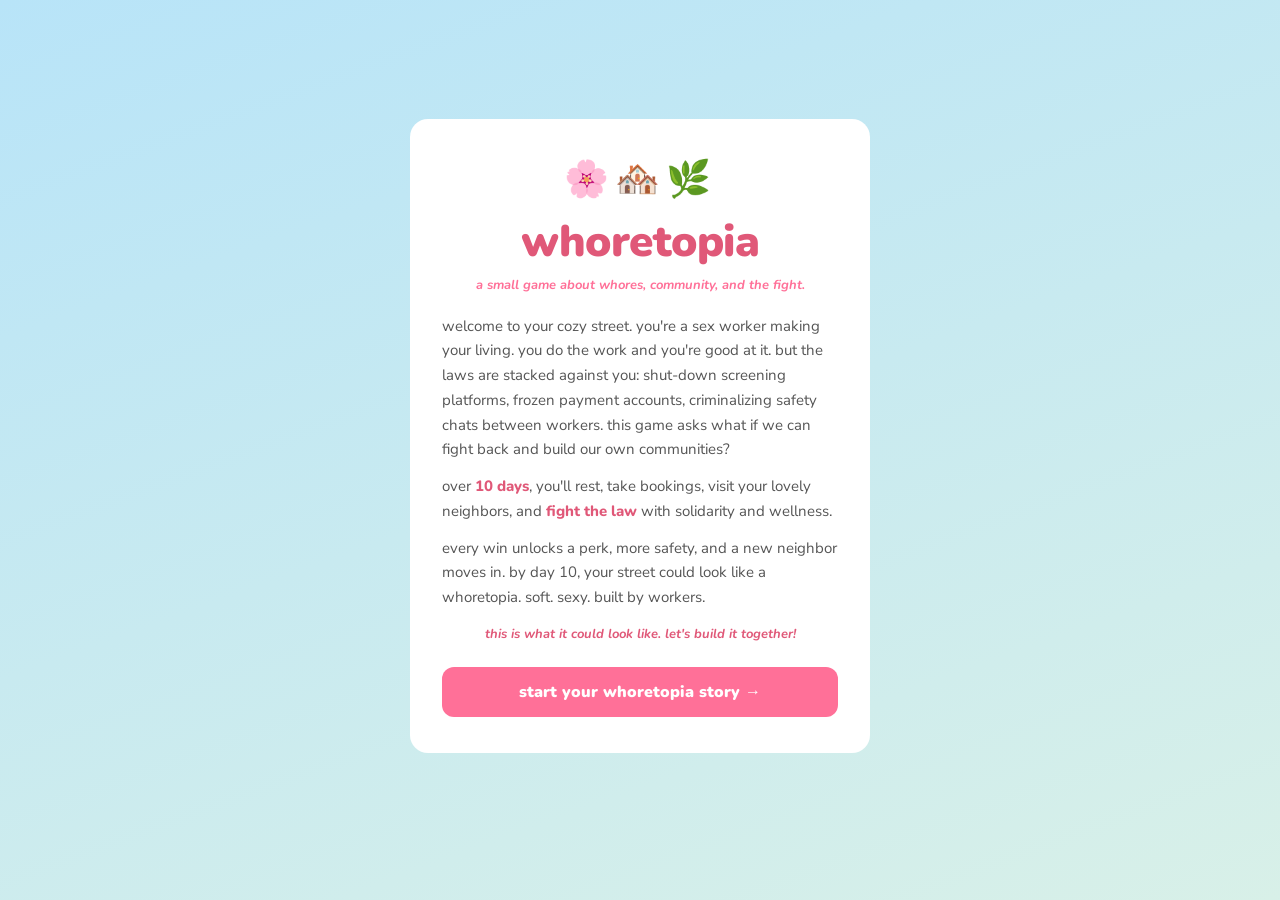
==== commit d1b8176a: "add game logic, split CSS to external file, update powerup system - move inline styles to style.css " ====
--- a/whoretopia.html
+++ b/whoretopia.html
@@ -5,874 +5,110 @@
 <meta name="viewport" content="width=device-width, initial-scale=1.0">
 <title>whoretopia</title>
 <link href="https://fonts.googleapis.com/css2?family=Nunito:wght@400;600;800;900&family=Nunito+Sans:wght@400;600&display=swap" rel="stylesheet">
-<style>
-:root {
-  --sky: #b8e4f8;
-  --sky2: #d8f0e8;
-  --grass: #78c878;
-  --grass-dark: #5aaa5a;
-  --ui-white: #ffffff;
-  --rose: #ff7098;
-  --rose-dark: #e05878;
-  --mint: #68d8a8;
-  --lavender: #c8b8f8;
-  --lemon: #f8e048;
-  --peach: #ffa878;
-  --sky-blue: #88c8f0;
-  --fight-bg: #0c0918;
-  --shadow: 0 4px 0 rgba(0,0,0,.15);
-  --shadow-lg: 0 6px 0 rgba(0,0,0,.15);
-  --radius: 18px;
-  --radius-sm: 12px;
-}
-
-* { box-sizing: border-box; margin: 0; padding: 0; }
-
-body {
-  font-family: 'Nunito Sans', sans-serif;
-  background: linear-gradient(160deg, var(--sky) 0%, var(--sky2) 100%);
-  min-height: 100vh;
-  min-height: -webkit-fill-available;
-  overflow-x: hidden;
-  color: #3a2a3a;
-}
-
-h1, h2, h3, .chunky {
-  font-family: 'Nunito', sans-serif;
-  font-weight: 900;
-}
-
-/* ── FIGHT MODAL ── */
-#fight-modal {
-  display: none;
-  position: fixed;
-  inset: 0;
-  background: var(--fight-bg);
-  z-index: 150;
-  flex-direction: column;
-  overflow-y: auto;
-}
-#fight-modal.show { display: flex; }
-#fight-modal-inner {
-  padding: 14px 16px 40px;
-  max-width: 520px;
-  margin: 0 auto;
-  width: 100%;
-  display: flex;
-  flex-direction: column;
-  gap: 10px;
-}
-#fight-close-btn {
-  font-family: 'Nunito', sans-serif;
-  font-weight: 800;
-  font-size: 13px;
-  color: rgba(255,255,255,.5);
-  background: none;
-  border: none;
-  cursor: pointer;
-  padding: 4px 0;
-  text-align: left;
-  align-self: flex-start;
-}
-#fight-close-btn:hover { color: #fff; }
-
-#fight-status {
-  display: flex;
-  justify-content: space-between;
-  align-items: center;
-  background: rgba(255,255,255,.08);
-  border-radius: var(--radius-sm);
-  padding: 8px 12px;
-  font-family: 'Nunito', sans-serif;
-  font-weight: 800;
-  font-size: 14px;
-  color: #ccc;
-}
-#fight-status .fight-stat { display: flex; gap: 6px; align-items: center; }
-
-#canvas-wrap {
-  position: relative;
-  border-radius: var(--radius);
-  overflow: hidden;
-  box-shadow: 0 8px 30px rgba(0,0,0,.5);
-  background: var(--fight-bg);
-}
-#game-canvas {
-  display: block;
-  width: 100%;
-  max-width: 480px;
-  height: auto;
-}
-#fight-overlay {
-  position: absolute;
-  inset: 0;
-  display: flex;
-  flex-direction: column;
-  align-items: center;
-  justify-content: center;
-  background: rgba(12,9,24,.85);
-  color: #fff;
-  font-family: 'Nunito', sans-serif;
-  font-weight: 900;
-  z-index: 10;
-}
-#fight-overlay h2 { font-size: 26px; color: var(--rose); margin-bottom: 8px; }
-#fight-overlay p { font-size: 13px; color: #ccc; margin-bottom: 16px; text-align: center; padding: 0 20px; line-height: 1.5; }
-#fight-overlay .overlay-btn {
-  padding: 11px 26px;
-  font-family: 'Nunito', sans-serif;
-  font-weight: 900;
-  font-size: 15px;
-  border: none;
-  border-radius: var(--radius-sm);
-  background: var(--rose);
-  color: #fff;
-  cursor: pointer;
-  box-shadow: 0 4px 0 var(--rose-dark);
-  margin: 4px;
-  transition: transform .15s cubic-bezier(.34,1.56,.64,1);
-}
-#fight-overlay .overlay-btn:hover { transform: translateY(-2px); }
-
-/* mobile controls */
-#mobile-controls {
-  display: none;
-  gap: 10px;
-  justify-content: center;
-}
-#mobile-controls button {
-  width: 60px; height: 60px;
-  font-size: 24px;
-  border: none;
-  border-radius: 50%;
-  background: rgba(255,255,255,.15);
-  color: #fff;
-  cursor: pointer;
-  box-shadow: 0 3px 0 rgba(0,0,0,.3);
-  font-family: 'Nunito', sans-serif;
-  font-weight: 900;
-  transition: transform .1s;
-  -webkit-tap-highlight-color: transparent;
-  user-select: none;
-}
-#mobile-controls button:active { transform: scale(.92); }
-#fire-btn { background: rgba(255,112,152,.4) !important; }
-@media (pointer: coarse) { #mobile-controls { display: flex; } }
-
-/* powerup shop */
-#powerup-shop {
-  background: rgba(255,255,255,.07);
-  border-radius: var(--radius);
-  padding: 12px;
-}
-#powerup-shop h3 {
-  font-family: 'Nunito', sans-serif;
-  font-weight: 900;
-  font-size: 14px;
-  color: var(--lavender);
-  margin-bottom: 10px;
-}
-.powerup-grid { display: grid; grid-template-columns: 1fr 1fr; gap: 8px; }
-.powerup-btn {
-  padding: 8px 10px;
-  border: none;
-  border-radius: var(--radius-sm);
-  background: rgba(255,255,255,.1);
-  color: #fff;
-  font-family: 'Nunito', sans-serif;
-  font-weight: 700;
-  font-size: 12px;
-  cursor: pointer;
-  text-align: left;
-  transition: background .15s, transform .15s cubic-bezier(.34,1.56,.64,1);
-  box-shadow: 0 2px 0 rgba(0,0,0,.2);
-}
-.powerup-btn:hover:not(:disabled) { background: rgba(255,255,255,.2); transform: translateY(-2px); }
-.powerup-btn:disabled { opacity: .4; cursor: default; }
-.powerup-btn .pu-cost { display: block; color: var(--lemon); font-size: 11px; margin-top: 2px; }
-
-/* ── MAIN PANEL ── */
-
-/* ── STATS BAR ── */
-#stats-bar {
-  background: #fff;
-  border-radius: var(--radius);
-  box-shadow: var(--shadow);
-  padding: 10px 14px;
-  display: flex;
-  gap: 10px;
-  margin-bottom: 12px;
-  align-items: center;
-  flex-wrap: wrap;
-}
-.stat {
-  display: flex;
-  align-items: center;
-  gap: 5px;
-  font-family: 'Nunito', sans-serif;
-  font-weight: 800;
-  font-size: 15px;
-}
-.stat-bar-wrap {
-  width: 60px;
-  height: 10px;
-  background: #eee;
-  border-radius: 5px;
-  overflow: hidden;
-}
-.stat-bar {
-  height: 100%;
-  border-radius: 5px;
-  transition: width .5s ease;
-}
-.wellness-bar { background: var(--mint); }
-.community-bar { background: var(--lavender); }
-.money-val { color: var(--lemon); text-shadow: 0 1px 0 #c8a000; }
-
-/* ── DAY HEADER ── */
-#day-header {
-  text-align: center;
-  margin-bottom: 10px;
-}
-#day-header h2 { font-size: 22px; color: var(--rose-dark); }
-#day-header .subtitle { font-size: 12px; color: #888; margin-top: 2px; }
-#day-dots { display: flex; gap: 5px; justify-content: center; margin-top: 6px; }
-.day-dot {
-  width: 10px; height: 10px;
-  border-radius: 50%;
-  background: rgba(255,255,255,.6);
-  border: 2px solid rgba(0,0,0,.1);
-  transition: background .3s;
-}
-.day-dot.done { background: var(--rose); border-color: var(--rose-dark); }
-.day-dot.current { background: var(--lemon); border-color: #c8a000; }
-
-/* ── TOWN MAP ── */
-#town-map {
-  background: transparent;
-  border-radius: var(--radius);
-  padding: 4px 0 10px;
-  margin-bottom: 12px;
-  position: relative;
-  overflow: hidden;
-  min-height: 200px;
-}
-/* sky deco */
-.cloud {
-  position: absolute;
-  top: 12px;
-  background: #fff;
-  border-radius: 30px;
-  opacity: .85;
-}
-.cloud::before, .cloud::after {
-  content: '';
-  position: absolute;
-  background: #fff;
-  border-radius: 50%;
-}
-.cloud1 { width: 60px; height: 20px; left: 20px; top: 14px; }
-.cloud1::before { width: 28px; height: 28px; top: -12px; left: 8px; }
-.cloud1::after { width: 20px; height: 20px; top: -8px; left: 28px; }
-.cloud2 { width: 50px; height: 16px; right: 40px; top: 8px; }
-.cloud2::before { width: 22px; height: 22px; top: -10px; left: 6px; }
-.cloud2::after { width: 16px; height: 16px; top: -6px; left: 24px; }
-.sun {
-  position: absolute;
-  width: 36px; height: 36px;
-  background: var(--lemon);
-  border-radius: 50%;
-  right: 14px; top: 14px;
-  box-shadow: 0 0 0 6px rgba(248,224,72,.3);
-}
-
-#buildings-grid {
-  display: grid;
-  grid-template-columns: repeat(4, 1fr);
-  gap: 7px;
-  position: relative;
-  z-index: 1;
-  margin-top: 10px;
-}
-
-.building-card {
-  background: #fff;
-  border-radius: 12px;
-  box-shadow: 0 3px 0 rgba(0,0,0,.12);
-  cursor: pointer;
-  transition: transform .18s cubic-bezier(.34,1.56,.64,1), box-shadow .18s;
-  overflow: hidden;
-  position: relative;
-  user-select: none;
-  -webkit-tap-highlight-color: transparent;
-}
-.building-card:hover:not(.locked) {
-  transform: translateY(-4px) scale(1.04);
-  box-shadow: 0 7px 0 rgba(0,0,0,.12);
-}
-.building-card.selected {
-  outline: 3px solid var(--rose);
-  transform: translateY(-3px) scale(1.03);
-}
-.building-card.locked { opacity: .45; cursor: default; filter: grayscale(.8); }
-.building-accent {
-  height: 6px;
-  border-radius: 0;
-}
-.building-inner {
-  padding: 5px 4px 6px;
-  display: flex;
-  flex-direction: column;
-  align-items: center;
-  gap: 2px;
-}
-.building-emoji-wrap {
-  width: 44px; height: 44px;
-  display: flex; align-items: center; justify-content: center;
-  font-size: 28px;
-  position: relative;
-}
-.building-emoji-wrap img {
-  width: 44px; height: 44px;
-  object-fit: contain;
-  display: none;
-}
-.building-emoji-wrap img.loaded { display: block; }
-.building-emoji-wrap .emoji-fallback { position: absolute; font-size: 28px; }
-.building-name {
-  font-family: 'Nunito', sans-serif;
-  font-weight: 800;
-  font-size: 9px;
-  text-align: center;
-  color: #555;
-  line-height: 1.2;
-}
-.building-card.selected .building-name { color: var(--rose-dark); }
-
-/* ── DIALOGUE ── */
-#dialogue-box {
-  background: #fff;
-  border-radius: var(--radius);
-  box-shadow: var(--shadow);
-  padding: 14px 16px;
-  margin-bottom: 12px;
-  position: relative;
-  min-height: 80px;
-  font-size: 14px;
-  line-height: 1.6;
-  color: #444;
-}
-#dialogue-box::before {
-  content: '';
-  position: absolute;
-  top: -10px; left: 40px;
-  border: 10px solid transparent;
-  border-bottom-color: #fff;
-  border-top: 0;
-}
-#dialogue-speaker {
-  font-family: 'Nunito', sans-serif;
-  font-weight: 800;
-  font-size: 13px;
-  color: var(--rose-dark);
-  margin-bottom: 5px;
-}
-#dialogue-text { font-style: italic; }
-
-/* ── HOME ACTIONS ── */
-#home-actions {
-  display: none;
-  flex-direction: column;
-  gap: 8px;
-  margin-bottom: 12px;
-}
-#home-actions.visible { display: flex; }
-.action-btn {
-  font-family: 'Nunito', sans-serif;
-  font-weight: 800;
-  font-size: 14px;
-  padding: 12px 16px;
-  border: none;
-  border-radius: var(--radius-sm);
-  cursor: pointer;
-  box-shadow: var(--shadow);
-  transition: transform .15s cubic-bezier(.34,1.56,.64,1), box-shadow .15s;
-  text-align: left;
-  display: flex;
-  align-items: center;
-  justify-content: space-between;
-  gap: 8px;
-}
-.action-btn:hover:not(:disabled) {
-  transform: translateY(-3px);
-  box-shadow: 0 7px 0 rgba(0,0,0,.15);
-}
-.action-btn:active:not(:disabled) { transform: translateY(0); }
-.action-btn:disabled { opacity: .45; cursor: default; transform: none; box-shadow: var(--shadow); }
-.action-btn .cost { font-size: 11px; font-weight: 600; opacity: .7; white-space: nowrap; }
-.btn-rest { background: var(--mint); color: #1a5a3a; }
-.btn-book { background: var(--lemon); color: #7a5a00; }
-.btn-screened { background: var(--peach); color: #7a3a00; }
-.btn-fight { background: var(--rose); color: #fff; }
-
-/* ── PERKS LIST ── */
-#perks-section {
-  background: #fff;
-  border-radius: var(--radius);
-  box-shadow: var(--shadow);
-  padding: 12px 14px;
-  margin-bottom: 12px;
-}
-#perks-section h3 { font-size: 14px; color: var(--rose-dark); margin-bottom: 8px; }
-.perk-item {
-  display: flex;
-  align-items: center;
-  gap: 8px;
-  padding: 5px 0;
-  font-size: 12px;
-  border-bottom: 1px solid #f0f0f0;
-  color: #aaa;
-}
-.perk-item:last-child { border-bottom: none; }
-.perk-item.unlocked { color: #444; }
-.perk-item .perk-check { font-size: 14px; }
-.perk-item .perk-name { font-family: 'Nunito', sans-serif; font-weight: 700; }
-
-/* ── END DAY BTN ── */
-#end-day-btn {
-  width: 100%;
-  padding: 14px;
-  font-family: 'Nunito', sans-serif;
-  font-weight: 900;
-  font-size: 16px;
-  border: none;
-  border-radius: var(--radius);
-  background: var(--rose);
-  color: #fff;
-  cursor: pointer;
-  box-shadow: 0 5px 0 var(--rose-dark);
-  transition: transform .15s cubic-bezier(.34,1.56,.64,1), box-shadow .15s;
-  margin-bottom: 12px;
-}
-#end-day-btn:hover { transform: translateY(-3px); box-shadow: 0 8px 0 var(--rose-dark); }
-#end-day-btn:active { transform: translateY(2px); box-shadow: 0 3px 0 var(--rose-dark); }
-#end-day-btn:disabled { opacity: .5; cursor: default; transform: none; box-shadow: 0 5px 0 var(--rose-dark); }
-
-/* ── VISITS REMAINING ── */
-#visits-info {
-  text-align: center;
-  font-family: 'Nunito', sans-serif;
-  font-weight: 800;
-  font-size: 13px;
-  color: #888;
-  margin-bottom: 8px;
-}
-#visits-info span { color: var(--rose-dark); }
-
-/* ── FIGHT PANEL ── */
-#fight-panel { padding: 12px 16px 80px; max-width: 520px; margin: 0 auto; }
-
-#fight-status {
-  display: flex;
-  justify-content: space-between;
-  align-items: center;
-  background: rgba(255,255,255,.1);
-  border-radius: var(--radius-sm);
-  padding: 8px 12px;
-  margin-bottom: 10px;
-  font-family: 'Nunito', sans-serif;
-  font-weight: 800;
-  font-size: 14px;
-  color: #ccc;
-}
-#fight-status .fight-stat { display: flex; gap: 6px; align-items: center; }
-
-#canvas-wrap {
-  position: relative;
-  border-radius: var(--radius);
-  overflow: hidden;
-  box-shadow: 0 8px 30px rgba(0,0,0,.5);
-  margin-bottom: 12px;
-  background: var(--fight-bg);
-}
-#game-canvas {
-  display: block;
-  width: 100%;
-  max-width: 480px;
-  height: auto;
-}
-#fight-overlay {
-  position: absolute;
-  inset: 0;
-  display: flex;
-  flex-direction: column;
-  align-items: center;
-  justify-content: center;
-  background: rgba(12,9,24,.8);
-  color: #fff;
-  font-family: 'Nunito', sans-serif;
-  font-weight: 900;
-  z-index: 10;
-}
-#fight-overlay h2 { font-size: 28px; color: var(--rose); margin-bottom: 8px; }
-#fight-overlay p { font-size: 14px; color: #ccc; margin-bottom: 20px; text-align: center; padding: 0 20px; }
-#fight-overlay .overlay-btn {
-  padding: 12px 28px;
-  font-family: 'Nunito', sans-serif;
-  font-weight: 900;
-  font-size: 16px;
-  border: none;
-  border-radius: var(--radius-sm);
-  background: var(--rose);
-  color: #fff;
-  cursor: pointer;
-  box-shadow: 0 4px 0 var(--rose-dark);
-  margin: 4px;
-  transition: transform .15s cubic-bezier(.34,1.56,.64,1);
-}
-#fight-overlay .overlay-btn:hover { transform: translateY(-2px); }
-#fight-overlay .overlay-btn.secondary { background: rgba(255,255,255,.1); box-shadow: 0 4px 0 rgba(0,0,0,.3); }
-
-/* mobile controls */
-#mobile-controls {
-  display: none;
-  gap: 10px;
-  justify-content: center;
-  margin-bottom: 10px;
-}
-#mobile-controls button {
-  width: 60px; height: 60px;
-  font-size: 24px;
-  border: none;
-  border-radius: 50%;
-  background: rgba(255,255,255,.15);
-  color: #fff;
-  cursor: pointer;
-  box-shadow: 0 3px 0 rgba(0,0,0,.3);
-  font-family: 'Nunito', sans-serif;
-  font-weight: 900;
-  transition: transform .1s;
-  -webkit-tap-highlight-color: transparent;
-  user-select: none;
-}
-#mobile-controls button:active { transform: scale(.92); }
-#fire-btn { background: rgba(255,112,152,.4) !important; }
-
-@media (pointer: coarse) { #mobile-controls { display: flex; } }
-
-/* powerup shop */
-#powerup-shop {
-  background: rgba(255,255,255,.07);
-  border-radius: var(--radius);
-  padding: 12px;
-  margin-bottom: 12px;
-}
-#powerup-shop h3 {
-  font-family: 'Nunito', sans-serif;
-  font-weight: 900;
-  font-size: 14px;
-  color: var(--lavender);
-  margin-bottom: 10px;
-}
-.powerup-grid { display: grid; grid-template-columns: 1fr 1fr; gap: 8px; }
-.powerup-btn {
-  padding: 8px 10px;
-  border: none;
-  border-radius: var(--radius-sm);
-  background: rgba(255,255,255,.1);
-  color: #fff;
-  font-family: 'Nunito', sans-serif;
-  font-weight: 700;
-  font-size: 12px;
-  cursor: pointer;
-  text-align: left;
-  transition: background .15s, transform .15s cubic-bezier(.34,1.56,.64,1);
-  box-shadow: 0 2px 0 rgba(0,0,0,.2);
-}
-.powerup-btn:hover:not(:disabled) { background: rgba(255,255,255,.2); transform: translateY(-2px); }
-.powerup-btn:disabled { opacity: .4; cursor: default; }
-.powerup-btn .pu-cost { display: block; color: var(--lemon); font-size: 11px; margin-top: 2px; }
-
-/* ── ENDING SCREEN ── */
-#ending-screen {
-  display: none;
-  position: fixed;
-  inset: 0;
-  background: linear-gradient(160deg, var(--sky) 0%, var(--sky2) 100%);
-  z-index: 200;
-  flex-direction: column;
-  align-items: center;
-  overflow-y: auto;
-  padding: 32px 24px 60px;
-  text-align: center;
-}
-#ending-screen.show { display: flex; }
-#ending-map {
-  display: grid;
-  grid-template-columns: repeat(4, 56px);
-  gap: 8px;
-  margin-bottom: 20px;
-}
-.ending-building {
-  width: 56px; height: 56px;
-  border-radius: 10px;
-  display: flex;
-  align-items: center;
-  justify-content: center;
-  font-size: 26px;
-  background: #fff;
-  box-shadow: 0 3px 0 rgba(0,0,0,.1);
-}
-.ending-building.locked {
-  background: rgba(0,0,0,.12);
-  filter: grayscale(1);
-  opacity: .4;
-}
-#ending-card {
-  background: #fff;
-  border-radius: var(--radius);
-  box-shadow: var(--shadow-lg);
-  padding: 24px;
-  max-width: 380px;
-  width: 100%;
-}
-#ending-title {
-  font-size: 26px;
-  color: var(--rose-dark);
-  margin-bottom: 10px;
-}
-#ending-body {
-  font-size: 14px;
-  color: #555;
-  line-height: 1.7;
-  margin-bottom: 16px;
-}
-#ending-stats {
-  font-size: 13px;
-  color: #888;
-  margin-bottom: 16px;
-  font-family: 'Nunito', sans-serif;
-  font-weight: 700;
-}
-#ending-close {
-  font-family: 'Nunito', sans-serif;
-  font-weight: 900;
-  font-size: 15px;
-  color: #fff;
-  cursor: pointer;
-  background: var(--rose);
-  border: none;
-  border-radius: var(--radius-sm);
-  padding: 12px 24px;
-  box-shadow: 0 4px 0 var(--rose-dark);
-  display: block;
-  width: 100%;
-  margin-bottom: 10px;
-  transition: transform .15s cubic-bezier(.34,1.56,.64,1);
-}
-#ending-close:hover { transform: translateY(-2px); }
-#ending-back {
-  font-family: 'Nunito', sans-serif;
-  font-weight: 700;
-  font-size: 13px;
-  color: #aaa;
-  text-decoration: underline;
-  cursor: pointer;
-  background: none;
-  border: none;
-}
-.closing-line {
-  font-style: italic;
-  color: var(--rose-dark) !important;
-  font-family: 'Nunito', sans-serif;
-  font-weight: 800;
-}
-
-/* ── ACTION SECTION ── */
-#action-section { margin-bottom: 12px; }
-.action-group-label {
-  font-family: 'Nunito', sans-serif;
-  font-weight: 800;
-  font-size: 11px;
-  text-transform: uppercase;
-  letter-spacing: .06em;
-  color: #aaa;
-  margin: 10px 0 5px;
-}
-#home-actions, #neighbor-actions { display: flex; flex-direction: column; gap: 8px; }
-#action-section.done #home-actions button,
-#action-section.done #neighbor-actions button { opacity: .35; pointer-events: none; }
-
-/* ── ACTIONS COUNTER ── */
-#actions-counter {
-  font-family: 'Nunito', sans-serif;
-  font-weight: 800;
-  font-size: 13px;
-  color: #888;
-  margin-bottom: 8px;
-  text-align: center;
-}
-#actions-counter .count { color: var(--rose-dark); font-size: 16px; }
-
-/* ── DAY DONE STATE ── */
-#day-done-card {
-  display: none;
-  background: var(--mint);
-  border-radius: var(--radius);
-  box-shadow: var(--shadow);
-  padding: 14px 16px;
-  margin-top: 10px;
-  margin-bottom: 4px;
-  animation: bounceIn .35s cubic-bezier(.34,1.56,.64,1);
-}
-#day-done-card.show { display: block; }
-#day-done-card p { font-size: 13px; color: #1a5a3a; margin-bottom: 10px; line-height: 1.5; }
-#day-done-btn {
-  width: 100%;
-  padding: 13px;
-  font-family: 'Nunito', sans-serif;
-  font-weight: 900;
-  font-size: 15px;
-  border: none;
-  border-radius: var(--radius-sm);
-  background: #1a7a4a;
-  color: #fff;
-  cursor: pointer;
-  box-shadow: 0 4px 0 #0a4a28;
-  transition: transform .15s cubic-bezier(.34,1.56,.64,1);
-}
-#day-done-btn:hover { transform: translateY(-2px); }
-#toast {
-  position: fixed;
-  bottom: 80px;
-  left: 50%;
-  transform: translateX(-50%) translateY(20px);
-  background: #2a1a2a;
-  color: #fff;
-  padding: 10px 20px;
-  border-radius: var(--radius-sm);
-  font-family: 'Nunito', sans-serif;
-  font-weight: 700;
-  font-size: 14px;
-  z-index: 500;
-  opacity: 0;
-  transition: opacity .25s, transform .25s;
-  pointer-events: none;
-  text-align: center;
-  max-width: 320px;
-}
-#toast.show { opacity: 1; transform: translateX(-50%) translateY(0); }
-
-/* ── ARRIVAL BANNER ── */
-#arrival-banner, #perk-banner {
-  border-radius: var(--radius-sm);
-  padding: 10px 14px 10px 14px;
-  margin-bottom: 10px;
-  font-size: 13px;
-  font-family: 'Nunito', sans-serif;
-  font-weight: 700;
-  display: none;
-  animation: bounceIn .4s cubic-bezier(.34,1.56,.64,1);
-  position: relative;
-}
-#arrival-banner { background: var(--mint); color: #1a5a3a; }
-#perk-banner { background: var(--lavender); color: #4a2a8a; }
-#arrival-banner.show, #perk-banner.show { display: block; }
-.banner-close {
-  position: absolute;
-  top: 8px; right: 10px;
-  background: none;
-  border: none;
-  font-size: 16px;
-  cursor: pointer;
-  opacity: .5;
-  line-height: 1;
-  padding: 0;
-  font-family: 'Nunito', sans-serif;
-  font-weight: 900;
-}
-.banner-close:hover { opacity: 1; }
-
-@keyframes bounceIn {
-  from { transform: scale(.85); opacity: 0; }
-  to { transform: scale(1); opacity: 1; }
-}
-
-
-</style>
+<link rel="stylesheet" href="style.css">
 </head>
 <body>
 
-<div id="town-panel" style="padding: 12px 16px 80px; max-width: 520px; margin: 0 auto;">
+<!-- INTRO SCREEN -->
+<div id="intro-screen" class="show">
+  <div id="intro-card">
+    <div id="intro-emoji">🌸🏘️🌿</div>
+    <h1 id="intro-title">whoretopia</h1>
+    <p id="intro-tagline">a small game about whores, community, and the fight.</p>
+    <div id="intro-body">
+      <p>welcome to your cozy street. you're a sex worker making your living. you do the work and you're good at it. but the laws are stacked against you: shut-down screening platforms, frozen payment accounts, criminalizing safety chats between workers. this game asks what if we can fight back and build our own communities?</p>
+      <p>over <strong>10 days</strong>, you'll rest, take bookings, visit your lovely neighbors, and <strong>fight the law</strong> with solidarity and wellness. </p>
+      <p>every win unlocks a perk, more safety, and a new neighbor moves in. by day 10, your street could look like a whoretopia. soft. sexy. built by workers.</p>
+      <p class="intro-note">this is what it could look like. let's build it together!</p>
+    </div>
+    <button id="intro-start-btn" onclick="startGame()">start your whoretopia story →</button>
+  </div>
+</div>
 
-  <div id="stats-bar">
-    <div class="stat">
-      🌿
-      <div class="stat-bar-wrap"><div class="stat-bar wellness-bar" id="wellness-bar" style="width:100%"></div></div>
-      <span id="wellness-val">100</span>
-    </div>
-    <div class="stat">
-      🤝
-      <div class="stat-bar-wrap"><div class="stat-bar community-bar" id="community-bar" style="width:0%"></div></div>
-      <span id="community-val">0</span>
-    </div>
-    <div class="stat">💰 <span class="money-val" id="money-val">0</span></div>
-  </div>
+<div id="town-panel">
 
   <div id="day-header">
-    <h2 id="day-title">day 1</h2>
-    <div class="subtitle" id="day-subtitle">morning light through the curtains</div>
-    <div id="day-dots"></div>
+    <h2 id="day-title">day 1 of 10</h2>
+    <div id="day-tracker">
+      <span class="day-tracker-label">your story:</span>
+      <div id="day-dots"></div>
+    </div>
   </div>
 
   <div id="arrival-banner"><button class="banner-close" onclick="this.parentElement.classList.remove('show')">✕</button><span id="arrival-text"></span></div>
   <div id="perk-banner"><button class="banner-close" onclick="this.parentElement.classList.remove('show')">✕</button><span id="perk-text"></span></div>
 
-  <div id="town-map">
-    <div class="cloud cloud1"></div>
-    <div class="cloud cloud2"></div>
-    <div class="sun"></div>
-    <div id="buildings-grid"></div>
+  <div id="stats-bar">
+    <div class="stat">
+      <div class="stat-header">
+        <span class="stat-icon">🌿</span>
+        <span class="stat-label">wellness</span>
+        <span class="stat-val" id="wellness-val">80</span>
+      </div>
+      <div class="stat-bar-wrap"><div class="stat-bar wellness-bar" id="wellness-bar" style="width:80%"></div></div>
+    </div>
+    <div class="stat">
+      <div class="stat-header">
+        <span class="stat-icon">🤝</span>
+        <span class="stat-label">community</span>
+        <span class="stat-val" id="community-val">20</span>
+      </div>
+      <div class="stat-bar-wrap"><div class="stat-bar community-bar" id="community-bar" style="width:20%"></div></div>
+    </div>
+    <div class="stat stat-money">
+      <div class="stat-header">
+        <span class="stat-icon">💰</span>
+        <span class="stat-label">money</span>
+        <span class="stat-val" id="money-val">0</span>
+      </div>
+    </div>
   </div>
 
   <div id="actions-counter">actions left today: <span class="count" id="actions-left">2</span></div>
 
+  <div id="town-map-header">
+    <h3 id="town-map-title">your street map</h3>
+    <p id="town-map-hint">click a neighbor to visit ↓</p>
+  </div>
+  <div id="town-map">
+    <div id="buildings-grid"></div>
+  </div>
+
   <!-- dialogue always visible -->
   <div id="dialogue-box">
     <div id="dialogue-speaker" style="display:none"></div>
-    <div id="dialogue-text">the morning is yours. choose an action below.</div>
+    <div id="dialogue-text">the morning is yours. pick something to do.</div>
   </div>
 
   <!-- day-done card appears below dialogue when both actions used -->
   <div id="day-done-card">
-    <p id="day-done-text">the day settles into evening. the street glows a little. you did good today.</p>
+    <p id="day-done-text">the day settles into evening. the street glows. someone's playing music two doors down. you did good today, and you're proud.</p>
     <button id="day-done-btn" onclick="advanceDay()">start day 2 →</button>
   </div>
 
   <div id="action-section">
-    <div class="action-group-label">🏠 at home</div>
+    <h3 id="action-section-title">at home</h3>
+    <p id="action-section-hint">tap an action below ↓</p>
     <div id="home-actions">
       <button class="action-btn btn-rest" onclick="doHomeAction('rest')">
         🌙 rest <span class="cost">+40 wellness</span>
       </button>
       <button class="action-btn btn-book" id="btn-book" onclick="doHomeAction('book')">
-        📋 take a booking <span class="cost">+30 💰 −8 wellness</span>
+        📋 take a booking <span class="cost">+30 💰 −15 wellness</span>
       </button>
       <button class="action-btn btn-screened" id="btn-screened" onclick="doHomeAction('screened')" style="display:none">
-        ✅ screened booking <span class="cost">+50 💰 −4 wellness</span>
-      </button>
-      <button class="action-btn btn-fight" id="btn-fight-home" onclick="goFight()">
-        ⚡ fight the law <span class="cost">need >40 wellness</span>
+        ✅ screened booking <span class="cost">+50 💰 −10 wellness</span>
       </button>
     </div>
-
-    <div class="action-group-label" id="neighbor-label" style="display:none">🌸 visit a neighbor</div>
-    <div id="neighbor-actions"></div>
   </div>
 
   <div id="perks-section">
     <h3>perks won</h3>
+    <p id="perks-hint">unlock by fighting the law</p>
     <div id="perks-list"></div>
+    <button class="action-btn btn-fight" id="btn-fight-home" onclick="goFight()">
+      ⚡ fight the law <span class="cost">need >40 wellness</span>
+    </button>
   </div>
 
 </div>
@@ -891,11 +127,7 @@
 
     <div id="canvas-wrap">
       <canvas id="game-canvas" width="480" height="420"></canvas>
-      <div id="fight-overlay">
-        <h2>⚡ fight the law</h2>
-        <p id="overlay-msg">clear the wave to win a perk.<br>arrow keys + space, or use the buttons below.</p>
-        <button class="overlay-btn" onclick="startFight()">start fighting</button>
-      </div>
+      <div id="fight-overlay"></div>
     </div>
 
     <div id="mobile-controls">
@@ -903,28 +135,24 @@
       <button id="fire-btn" ontouchstart="keys.fire=true" ontouchend="keys.fire=false">🌸</button>
       <button id="mb-right" ontouchstart="keys.right=true" ontouchend="keys.right=false">▶</button>
     </div>
-
-    <div id="powerup-shop">
-      <h3>🛒 powerups (buy before fighting)</h3>
-      <div class="powerup-grid">
-        <button class="powerup-btn" onclick="buyPowerup('life')">❤️ extra life<span class="pu-cost">25 💰</span></button>
-        <button class="powerup-btn" onclick="buyPowerup('shield')">🛡️ solidarity shield<span class="pu-cost">30 💰</span></button>
-        <button class="powerup-btn" onclick="buyPowerup('slow')">🐢 slow enemies<span class="pu-cost">35 💰</span></button>
-        <button class="powerup-btn" onclick="buyPowerup('wellness')">🌿 +20 wellness<span class="pu-cost">20 💰</span></button>
-      </div>
-    </div>
   </div>
 </div>
 
 <!-- ENDING SCREEN -->
 <div id="ending-screen">
-  <div id="ending-map"></div>
   <div id="ending-card">
+    <p id="ending-eyebrow">after 10 days...</p>
     <h2 class="chunky" id="ending-title"></h2>
+    <div id="ending-map"></div>
+    <div id="ending-recap">
+      <h3 class="recap-title">⭐ what you built ⭐</h3>
+      <div id="recap-statgrid"></div>
+      <div id="recap-perks"></div>
+      <div id="recap-neighbors"></div>
+    </div>
     <p id="ending-body"></p>
-    <p id="ending-stats"></p>
     <p class="closing-line">"this is what it could look like."</p>
-    <br>
+    <p id="ending-edu">in real life, <strong>FOSTA-SESTA</strong> passed in 2018 and hasn't been repealed. workers are still organizing — for repeal, for full decriminalization, for a street like this one. support your local sex worker collective.</p>
     <button id="ending-close" onclick="restartGame()">play again</button>
     <button id="ending-back" onclick="restartGame()">← back to town</button>
   </div>
@@ -932,909 +160,6 @@
 
 <div id="toast"></div>
 
-<script>
-// ═══════════════════════════════════════════════════
-// GAME STATE
-// ═══════════════════════════════════════════════════
-const BUILDINGS = [
-  { id:'home',      name:'your place',   emoji:'🏠', accent:'#ff7098', unlocked:true,  perkNeeded:0 },
-  { id:'marigold',  name:"marigold's",   emoji:'🌼', accent:'#f8e048', unlocked:true,  perkNeeded:0 },
-  { id:'rose',      name:"rose's",       emoji:'🌹', accent:'#ffa878', unlocked:false, perkNeeded:1 },
-  { id:'clover',    name:"clover's",     emoji:'⚖️', accent:'#68d8a8', unlocked:false, perkNeeded:2 },
-  { id:'chamomile', name:"chamomile's",  emoji:'🏥', accent:'#ffa878', unlocked:false, perkNeeded:3 },
-  { id:'thistle',   name:"thistle's",    emoji:'🔗', accent:'#c8b8f8', unlocked:false, perkNeeded:4 },
-  { id:'center',    name:'community center', emoji:'🏛️', accent:'#88c8f0', unlocked:false, perkNeeded:5 },
-];
-
-const PERKS = [
-  {
-    id:1, name:'screened booking',
-    law:'FOSTA-SESTA shut down client screening platforms like Backpage, P411, and MyRedBook',
-    why:'screening lets workers vet clients before meeting them — it\'s one of the most direct safety tools available. without it, every booking is a leap of faith.',
-    unlock:'your booking page now lets you screen clients before confirming. the difference in how you feel walking into a session is immediate.',
-    neighborId:'rose', neighborName:"rose's",
-    neighborSkill:'rose is a community organiser and zine-maker. she\'s been building safety networks informally for years — now she can do it openly.',
-    neighborLine:"🌹 rose moves in next door. 'i've been waiting for this,' she says, and starts pinning things to the wall before she's even unpacked.",
-  },
-  {
-    id:2, name:'safety registry',
-    law:'FOSTA-SESTA made it illegal to share client safety information between workers, even privately',
-    why:'workers have always shared safety information with each other — bad client lists, warning signs, useful contacts. criminalising this isolated everyone and removed a layer of protection that cost nothing.',
-    unlock:'a shared safety registry is now running on the street. workers can flag clients and share warnings. information flows again.',
-    neighborId:'clover', neighborName:"clover's",
-    neighborSkill:'clover is a lawyer who specialises in workers\' rights. she built a practice specifically to serve people the legal system ignores.',
-    neighborLine:"⚖️ clover hangs her sign. LEGAL AID. WE'LL FIGURE IT OUT. she has already started a drop-in calendar.",
-  },
-  {
-    id:3, name:'worker-owned payment',
-    law:'PayPal, Stripe, Venmo and most major payment processors ban sex workers in their terms of service — accounts are frozen without warning, often with no appeal',
-    why:'losing access to payment tools doesn\'t just mean lost income. it means losing savings, losing the ability to pay rent, losing financial history. it happens overnight with no recourse.',
-    unlock:'a worker-owned payment cooperative is now running on the street. no frozen accounts, no arbitrary bans, no explaining yourself to an algorithm.',
-    neighborId:'chamomile', neighborName:"chamomile's",
-    neighborSkill:'chamomile is a nurse and harm reduction specialist. she opened her clinic because she\'d seen too many people unable to access care safely.',
-    neighborLine:"🏥 chamomile's clinic opens. there\'s a plant by the door and a handwritten note: walk-ins welcome, no questions asked.",
-  },
-  {
-    id:4, name:'secure hosting',
-    law:'a CDA 230 carve-out lets platforms remove content and accounts related to sex work preemptively — websites, forums, and hosting providers deplatform workers without notice or appeal',
-    why:'losing your online presence means losing income, losing community connections, losing years of work. platforms know this and use it. secure hosting changes what\'s possible.',
-    unlock:'the street now has its own hosting infrastructure. no platform can take it down. your presence online is yours.',
-    neighborId:'thistle', neighborName:"thistle's",
-    neighborSkill:"thistle runs a worker-owned BDSM space — professional, safe, and built entirely around the workers who use it. she knows what it means to build something that can't be taken.",
-    neighborLine:"🔗 thistle opens the doors. the music is already on. 'come in,' she says. 'this place is ours.'",
-  },
-  {
-    id:5, name:'decrim status',
-    law:'full decriminalisation of sex work — where selling and buying are both legal, with no criminal penalties for workers — does not exist in most of the world',
-    why:'decrim doesn\'t make sex work glamorous or fix everything. it removes the threat of arrest, the pressure to work in dangerous conditions to avoid police, and the legal barriers to accessing housing, banking, and healthcare. it makes the work survivable.',
-    unlock:'decrim is in effect on this street. every action you take costs a little less. wellness gains +10 everywhere, because safety changes what work feels like.',
-    neighborId:'center', neighborName:'the community center',
-    neighborSkill:"the community center is built by everyone on the street together. it belongs to all of them. it's the proof that this works.",
-    neighborLine:"🏛️ the community center is finished. someone has put flowers on the steps. the lights are on inside.",
-  },
-];
-
-const ARRIVAL_LINES = {
-  rose:      "🌹 rose arrives carrying a potted fern and a hand-stapled zine. she grins. 'i brought snacks too,' she says, patting her bag.",
-  clover:    "⚖️ clover hangs a little sign in her window — hand-lettered, slightly crooked, full of heart. LEGAL AID. LET'S FIGURE IT OUT.",
-  chamomile: "🏥 chamomile's door opens with a little bell and the smell of something good. a plant sits on the step, freshly watered.",
-  thistle:   "🔗 thistle flips the sign to OPEN and turns up the music. the street just got a little brighter.",
-  center:    "🏛️ the community center is finished. someone has already put flowers on the front steps.",
-};
-
-const NEIGHBOR_EVENTS = {
-  marigold: [
-    { text:"the coffee is ready before you even sit down. you end up talking for two hours about everything and nothing. the light shifts without you noticing. you needed this more than you knew.", wellness:+20, community:+10 },
-    { text:"marigold pulls out an old photo album — workers who organised, who laughed, who built things that lasted. 'look how many of us there were,' she says, delighted.", wellness:+18, community:+15 },
-    { text:"you help her repot a trailing plant that has taken over an entire shelf. there is soil everywhere. you're both laughing by the end.", wellness:+22, community:+8 },
-    { text:"she makes tea and puts on an old record and you both just sit in the good kind of quiet. you leave feeling like yourself again.", wellness:+25, community:+10 },
-    { text:"marigold is teaching herself to bake sourdough. it is not going well, but she is having so much fun with it. you taste a slightly lopsided slice and it is perfect.", wellness:+20, community:+12 },
-  ],
-  rose: [
-    { text:"rose is illustrating a new zine about rights and she wants your opinion on the cover. it's beautiful. you tell her so and mean it.", wellness:+12, community:+18 },
-    { text:"she has covered her entire community board in sticky notes — resources, warmth, a little drawing of a cat. you add something and feel immediately at home.", wellness:+10, community:+20 },
-    { text:"rose found a new forum and has already decorated her profile with tiny pixel flowers. she sends you the link and you bookmark it instantly.", wellness:+15, community:+15 },
-    { text:"you make dinner together — pasta, slightly too much garlic, good music. it's the kind of evening that makes everything feel possible.", wellness:+18, community:+16 },
-  ],
-  clover: [
-    { text:"clover sketches out what decrim would look like on your street, practically, day to day. she draws little diagrams. you leave with notes and a head full of possibility.", wellness:+15, community:+15 },
-    { text:"she tells you about a housing win she helped with this week, careful with details but beaming a little. 'the system is clunky but we found a door,' she says.", wellness:+12, community:+18 },
-    { text:"you bring her a situation you weren't sure how to handle. she listens, thinks, and offers three useful ideas. 'you've got this,' she says as you leave.", wellness:+20, community:+12 },
-    { text:"clover is writing a policy brief and lets you read a section. it's sharp and warm and funnier than you expected. you didn't know legal writing could sparkle.", wellness:+10, community:+20 },
-  ],
-  chamomile: [
-    { text:"chamomile checks in the way only a friend with good training can — present, unhurried, actually curious. you feel genuinely seen.", wellness:+25, community:+10 },
-    { text:"she's running a drop-in today and lets you help. it's quiet and purposeful and exactly the kind of work that matters. you go home glowing a little.", wellness:+20, community:+18 },
-    { text:"she has a whole box of useful things and hands you exactly what you needed without any fuss. 'i just keep a stock,' she says, like it's nothing. it isn't nothing.", wellness:+28, community:+8 },
-    { text:"you sit in the little garden behind her clinic, drinking tea in the sun. she asks how you really are. you actually tell her. it helps more than you expected.", wellness:+30, community:+12 },
-  ],
-  thistle: [
-    { text:"you take a session through the house — proper equipment, clear house rules, someone at the door who greets you by name. the work hums. safety changes everything.", wellness:+20, money:+65 },
-    { text:"thistle runs a rope workshop on saturday afternoons and you pick up three new knots. your hands feel clever and capable. you're already thinking about next week.", wellness:+18, community:+18 },
-    { text:"a play party, low-key, lovely people, everyone checking in with each other throughout. you leave feeling like the world has figured something out that it should have ages ago.", wellness:-5, community:+25, money:+30 },
-    { text:"thistle gives a talk on consent and trust and what safety actually makes possible. it's the most interesting thing you've heard all week and you take notes in the margins of your hand.", wellness:+15, community:+22 },
-    { text:"a quiet reset evening — candles, soft music, the kind of company that doesn't need you to perform. you float home.", wellness:+30, community:+14 },
-  ],
-  center: [
-    { text:"the community center is buzzing today — someone's running a Know Your Rights workshop and there are homemade cookies. you sit in the back with your notebook and feel very much part of something.", wellness:+15, community:+25 },
-    { text:"you help set up for an event — folding chairs, making tea, meeting people you feel like you've always known. the afternoon passes like a good dream.", wellness:+20, community:+20 },
-    { text:"a town hall about decrim progress. the room is warm and a little chaotic and everyone is actually listening. this is exactly what it's supposed to look like.", wellness:+18, community:+28 },
-    { text:"the noticeboard is so full it's spilling onto a second board — resources, poetry, a child's drawing of the street, an anonymous thank-you note. you stand in front of it for a long time.", wellness:+22, community:+22 },
-  ],
-};
-
-// perk-unlock bonus events
-const PERK_EVENTS = {
-  marigold: {
-    1: "marigold pulls up the new screening tool on her phone. 'it actually works,' she says, sounding a little amazed. you both sit with the wonder of that for a moment.",
-    3: "she shows you the payment app — the one that finally, genuinely, works. 'no more frozen accounts,' she says, and does a small celebratory wiggle.",
-  },
-  rose: {
-    2: "rose has a whole spreadsheet going — community-maintained, full of useful notes, already beautifully colour-coded. 'we can actually do this now,' she says. she's already done half of it.",
-  },
-  clover: {
-    2: "clover updates the safety registry with a happy little flourish. 'it's legal to share now,' she says. 'that changes so much.' she's already writing the announcement.",
-    4: "clover explains the hosting win in plain, bright language, drawing a little diagram. platforms can't just vanish us anymore. she makes you repeat it back so you really have it.",
-  },
-  chamomile: {
-    3: "chamomile processes her first digital payment and stares at the confirmation screen for a long, happy moment. 'i've been waiting years for this,' she says quietly.",
-  },
-  thistle: {
-    5: "thistle says it like she's been saving it: 'the work is still the work, but we're not criminals anymore. do you know how much lighter that makes everything feel?'",
-  },
-};
-
-// Subtitles by day
-const DAY_SUBTITLES = [
-  "morning light through the curtains ✨",
-  "the street is waking up 🌱",
-  "something good is taking shape",
-  "you can feel it building 🌸",
-  "the days have a rhythm now",
-  "halfway there and still glowing ⭐",
-  "good things take time, and you have it",
-  "the street is alive and so are you 🌿",
-  "almost there — look how far you've come",
-  "the last day. this is what it could look like. 🏡",
-];
-
-let G = {}; // game state
-function initGame() {
-  G = {
-    day: 1,
-    actionsUsed: 0,
-    wellness: 100,
-    community: 0,
-    money: 0,
-    perksWon: 0,
-    buildings: JSON.parse(JSON.stringify(BUILDINGS)),
-    visitedToday: [],
-    newPerkToday: null,
-    dayEnded: false,
-  };
-}
-initGame();
-
-// ═══════════════════════════════════════════════════
-// UI HELPERS
-// ═══════════════════════════════════════════════════
-function openFightModal() {
-  document.getElementById('fight-modal').classList.add('show');
-  resetFightOverlay();
-}
-
-function closeFightModal() {
-  const fightWasPlayed = game.frameCount > 0;
-  if (game.running) { cancelAnimationFrame(animId); game.running = false; }
-  game.frameCount = 0;
-  document.getElementById('fight-modal').classList.remove('show');
-  if (fightWasPlayed) {
-    useAction();
-  } else {
-    updateUI();
-  }
-}
-
-function showToast(msg, dur=2500) {
-  const t = document.getElementById('toast');
-  t.textContent = msg;
-  t.classList.add('show');
-  setTimeout(() => t.classList.remove('show'), dur);
-}
-
-function clamp(v, lo, hi) { return Math.max(lo, Math.min(hi, v)); }
-
-function statChange(stat, delta) {
-  if (stat === 'wellness') G.wellness = clamp(G.wellness + delta, 0, 100);
-  else if (stat === 'community') G.community = clamp(G.community + delta, 0, 200);
-  else if (stat === 'money') G.money = Math.max(0, G.money + delta);
-}
-
-function updateUI() {
-  // stats
-  document.getElementById('wellness-val').textContent = Math.round(G.wellness);
-  document.getElementById('wellness-bar').style.width = G.wellness + '%';
-  document.getElementById('community-val').textContent = Math.round(G.community);
-  document.getElementById('community-bar').style.width = Math.min(100, G.community) + '%';
-  document.getElementById('money-val').textContent = G.money;
-  const fwv = document.getElementById('fight-wellness-val');
-  if (fwv) fwv.textContent = Math.round(G.wellness);
-  const fmv = document.getElementById('fight-money-val');
-  if (fmv) fmv.textContent = G.money;
-
-  // day header
-  document.getElementById('day-title').textContent = 'day ' + G.day;
-  document.getElementById('day-subtitle').textContent = DAY_SUBTITLES[G.day - 1] || '';
-
-  // day dots
-  const dots = document.getElementById('day-dots');
-  dots.innerHTML = '';
-  for (let i = 1; i <= 10; i++) {
-    const d = document.createElement('div');
-    d.className = 'day-dot' + (i < G.day ? ' done' : i === G.day ? ' current' : '');
-    dots.appendChild(d);
-  }
-
-  // actions counter
-  const left = Math.max(0, 2 - G.actionsUsed);
-  document.getElementById('actions-left').textContent = left;
-
-  // buildings grid
-  renderBuildings();
-  renderNeighborActions();
-
-  // action section done state
-  const isDone = G.dayEnded || G.actionsUsed >= 2;
-  document.getElementById('action-section').classList.toggle('done', isDone);
-
-  // screened booking replaces regular booking when unlocked
-  const screenedUnlocked = G.perksWon >= 1;
-  const bookBtn = document.getElementById('btn-book');
-  const screenedBtn = document.getElementById('btn-screened');
-  if (bookBtn) bookBtn.style.display = (!screenedUnlocked && !isDone) ? 'flex' : 'none';
-  if (screenedBtn) screenedBtn.style.display = (screenedUnlocked && !isDone) ? 'flex' : 'none';
-
-  const fightBtn = document.getElementById('btn-fight-home');
-  if (fightBtn) fightBtn.disabled = G.wellness <= 40;
-
-  // dialogue always shown; day-done card appears when actions used up
-  const dialogue = document.getElementById('dialogue-box');
-  dialogue.style.display = '';
-  const ddc = document.getElementById('day-done-card');
-  if (isDone) {
-    ddc.classList.add('show');
-    const ddBtn = document.getElementById('day-done-btn');
-    if (ddBtn) ddBtn.textContent = G.day >= 10 ? 'see your ending →' : 'start day ' + (G.day + 1) + ' →';
-  } else {
-    ddc.classList.remove('show');
-  }
-
-  // perks
-  renderPerks();
-}
-
-function renderBuildings() {
-  const grid = document.getElementById('buildings-grid');
-  grid.innerHTML = '';
-  G.buildings.forEach(b => {
-    const card = document.createElement('div');
-    card.className = 'building-card' + (!b.unlocked ? ' locked' : '');
-    card.innerHTML = `
-      <div class="building-accent" style="background:${b.accent}"></div>
-      <div class="building-inner">
-        <div class="building-emoji-wrap">
-          <img src="img/${b.id}.png" alt="${b.emoji}" onload="this.classList.add('loaded')" onerror="this.style.display='none'">
-          <span class="emoji-fallback">${b.emoji}</span>
-        </div>
-        <div class="building-name">${b.name}</div>
-      </div>`;
-    grid.appendChild(card);
-  });
-}
-
-function renderNeighborActions() {
-  const container = document.getElementById('neighbor-actions');
-  const label = document.getElementById('neighbor-label');
-  container.innerHTML = '';
-  const neighbors = G.buildings.filter(b => b.id !== 'home' && b.unlocked);
-  label.style.display = neighbors.length ? '' : 'none';
-  neighbors.forEach(b => {
-    const btn = document.createElement('button');
-    btn.className = 'action-btn';
-    btn.style.cssText = `background:${b.accent}22; color:#333; border: 2px solid ${b.accent}66;`;
-    btn.innerHTML = `${b.emoji} visit ${b.name} <span class="cost">wellness + community</span>`;
-    btn.onclick = () => triggerVisit(b.id);
-    container.appendChild(btn);
-  });
-}
-
-function renderPerks() {
-  const list = document.getElementById('perks-list');
-  list.innerHTML = '';
-  PERKS.forEach(p => {
-    const won = G.perksWon >= p.id;
-    const div = document.createElement('div');
-    div.className = 'perk-item' + (won ? ' unlocked' : '');
-    div.innerHTML = `<span class="perk-check">${won ? '✅' : '⬜'}</span><span class="perk-name">${p.name}</span>`;
-    list.appendChild(div);
-  });
-}
-
-function triggerVisit(id) {
-  if (G.actionsUsed >= 2 || G.dayEnded) return;
-
-  const events = NEIGHBOR_EVENTS[id];
-  if (!events) return;
-
-  let evt = null;
-  const perkEvts = PERK_EVENTS[id];
-  if (perkEvts && G.newPerkToday) {
-    const bonus = perkEvts[G.newPerkToday];
-    if (bonus) evt = { text: bonus, wellness:+15, community:+12 };
-  }
-  if (!evt) evt = events[Math.floor(Math.random() * events.length)];
-
-  const b = G.buildings.find(x => x.id === id);
-  setDialogue(b.emoji + ' ' + b.name, evt.text);
-
-  if (evt.wellness) statChange('wellness', evt.wellness);
-  if (evt.community) statChange('community', evt.community);
-  if (evt.money) statChange('money', evt.money);
-
-  G.visitedToday.push(id);
-
-  let changes = [];
-  if (evt.wellness) changes.push((evt.wellness > 0 ? '+' : '') + evt.wellness + ' 🌿');
-  if (evt.community) changes.push((evt.community > 0 ? '+' : '') + evt.community + ' 🤝');
-  if (evt.money) changes.push((evt.money > 0 ? '+' : '') + evt.money + ' 💰');
-  if (changes.length) showToast(changes.join('  '), 2000);
-
-  useAction();
-}
-
-function setDialogue(speaker, text) {
-  const sp = document.getElementById('dialogue-speaker');
-  sp.textContent = speaker;
-  sp.style.display = speaker ? '' : 'none';
-  document.getElementById('dialogue-text').textContent = text;
-}
-
-function useAction() {
-  G.actionsUsed++;
-  if (G.actionsUsed >= 2) {
-    G.dayEnded = true;
-    G.newPerkToday = null;
-    statChange('wellness', -5);
-    const dt = document.getElementById('day-done-text');
-    if (dt) dt.textContent = 'the day settles into evening. the street glows a little. you did good today.';
-  }
-  updateUI();
-}
-
-// ═══════════════════════════════════════════════════
-// HOME ACTIONS
-// ═══════════════════════════════════════════════════
-function doHomeAction(action) {
-  if (G.dayEnded || G.actionsUsed >= 2) return;
-
-  if (action === 'rest') {
-    statChange('wellness', 40);
-    setDialogue('🌸 your place', 'you make tea, put on something soft, and let the afternoon happen at its own pace. by the time the light changes you feel like yourself again.');
-    showToast('+40 🌿', 1800);
-  } else if (action === 'book') {
-    statChange('money', 30);
-    statChange('wellness', -8);
-    setDialogue('🌸 your place', 'a booking. it goes well. you deposit the money and treat yourself to something nice from the bakery round the corner.');
-    showToast('+30 💰  −8 🌿', 1800);
-  } else if (action === 'screened') {
-    statChange('money', 50);
-    statChange('wellness', -4);
-    setDialogue('🌸 your place', 'a screened booking — you went in knowing exactly who you were meeting. the work feels lighter when you have the information you deserve to have.');
-    showToast('+50 💰  −4 🌿', 1800);
-  }
-
-  useAction();
-}
-
-function goFight() {
-  if (G.dayEnded || G.actionsUsed >= 2) { showToast("no actions left today."); return; }
-  if (G.wellness <= 40) { showToast("you need wellness >40 to fight. rest first."); return; }
-  openFightModal();
-}
-
-// ═══════════════════════════════════════════════════
-// DAY PROGRESSION
-// ═══════════════════════════════════════════════════
-function advanceDay() {
-  if (G.day >= 10) { showEnding(); return; }
-  G.day++;
-  startNewDay();
-}
-
-function startNewDay() {
-  if (G.day > 10) { showEnding(); return; }
-
-  G.actionsUsed = 0;
-  G.dayEnded = false;
-  G.visitedToday = [];
-
-  // check for building unlocks
-  const arrival = G.buildings.find(b => !b.unlocked && b.perkNeeded <= G.perksWon);
-  if (arrival) {
-    arrival.unlocked = true;
-    const perkForNeighbor = PERKS.find(p => p.neighborId === arrival.id);
-    const line = perkForNeighbor ? perkForNeighbor.neighborLine : (ARRIVAL_LINES[arrival.id] || '✨ a new neighbor has arrived.');
-    document.getElementById('arrival-text').textContent = line;
-    document.getElementById('arrival-banner').classList.add('show');
-  }
-
-  setDialogue('🌸 your place', 'a new day. the street is still here, a little fuller than yesterday. so are you.');
-  updateUI();
-}
-
-// ═══════════════════════════════════════════════════
-// PERK UNLOCK (called after win)
-// ═══════════════════════════════════════════════════
-function unlockPerk() {
-  G.perksWon++;
-  G.newPerkToday = G.perksWon;
-  const perk = PERKS[G.perksWon - 1];
-  statChange('money', 20);
-  updateUI();
-}
-
-// ═══════════════════════════════════════════════════
-// ENDING
-// ═══════════════════════════════════════════════════
-function showEnding() {
-  const perks = G.perksWon;
-  const com = G.community;
-  const well = G.wellness;
-
-  let title, body;
-  if (perks >= 4 && com > 60 && well > 40) {
-    title = 'whoretopia: built';
-    body = 'five fights, five wins. the street is full and lit and humming. marigold\'s coffee is always on. rose has started a second zine. chamomile\'s garden is in bloom. thistle\'s has a waitlist. and the community center — you built that, all of you together. this is what it could look like. you made it look like this.';
-  } else if (perks >= 2 && com > 40) {
-    title = 'your street is alive';
-    body = 'you didn\'t win every fight, but you fought, and the street shows it. there are neighbors now, lights in windows, a noticeboard full of notes. the community you built will carry this forward. that\'s most of it. that might be all of it.';
-  } else if (perks >= 1) {
-    title = 'still standing, still building';
-    body = 'one win. it was real. something changed because you showed up and fought for it. the street is quieter than it could be but it\'s yours, and you\'re still here, which means tomorrow is still possible.';
-  } else {
-    title = 'rest first. the fight continues.';
-    body = 'the fight cost more than expected this time. that happens — the cost is real and the game is honest about it. but you\'re still here, which means the street is still here, which means next time you\'ll know what to spend and what to save. rest. then try again.';
-  }
-
-  const screen = document.getElementById('ending-screen');
-  document.getElementById('ending-title').textContent = title;
-  document.getElementById('ending-body').textContent = body;
-  document.getElementById('ending-stats').textContent =
-    `perks won: ${perks}/5  ·  community: ${Math.round(com)}  ·  wellness: ${Math.round(well)}  ·  money: ${G.money}`;
-
-  // build map
-  const map = document.getElementById('ending-map');
-  map.innerHTML = '';
-  G.buildings.forEach(b => {
-    const div = document.createElement('div');
-    div.className = 'ending-building' + (!b.unlocked ? ' locked' : '');
-    div.textContent = b.emoji;
-    map.appendChild(div);
-  });
-
-  screen.classList.add('show');
-}
-
-function restartGame() {
-  document.getElementById('ending-screen').classList.remove('show');
-  initGame();
-  setDialogue('🌸 your place', 'the morning is yours. pick somewhere to go, or do something at home.');
-  updateUI();
-}
-
-// ═══════════════════════════════════════════════════
-// GALAGA MINIGAME
-// ═══════════════════════════════════════════════════
-const canvas = document.getElementById('game-canvas');
-const ctx = canvas.getContext('2d');
-const W = 480, H = 420;
-
-let game = {
-  running: false,
-  wave: 0,
-  lives: 3,
-  score: 0,
-  player: { x: W/2, y: H - 40, w: 28, h: 28, speed: 4 },
-  bullets: [],
-  enemyBullets: [],
-  enemies: [],
-  particles: [],
-  drops: [],
-  hasShield: false,
-  tripleShot: false,
-  slowActive: false,
-  lastFire: 0,
-  waveComplete: false,
-  frameCount: 0,
-  powerups: { life: false, shield: false, slow: false },
-};
-
-const keys = { left: false, right: false, fire: false };
-
-document.addEventListener('keydown', e => {
-  if (e.key === 'ArrowLeft') keys.left = true;
-  if (e.key === 'ArrowRight') keys.right = true;
-  if (e.key === ' ' || e.key === 'ArrowUp') { keys.fire = true; e.preventDefault(); }
-});
-document.addEventListener('keyup', e => {
-  if (e.key === 'ArrowLeft') keys.left = false;
-  if (e.key === 'ArrowRight') keys.right = false;
-  if (e.key === ' ' || e.key === 'ArrowUp') keys.fire = false;
-});
-
-const ENEMY_TYPES = [
-  { em:'👔', hp:1, pts:5,  name:'Lobbyist' },
-  { em:'📜', hp:2, pts:15, name:'FOSTA-SESTA', drops:'shield' },
-  { em:'🏦', hp:1, pts:8,  name:'Payment ban' },
-  { em:'🚔', hp:1, pts:12, name:'Vice cop' },
-  { em:'💰', hp:3, pts:25, name:'Corporate donor' },
-];
-
-// Space Invaders grid state
-let grid = { stepX: 0, stepY: 0, dir: 1, stepTimer: 0, stepInterval: 55 };
-
-function spawnWave() {
-  game.enemies = [];
-  game.bullets = [];
-  game.enemyBullets = [];
-  grid.dir = 1;
-  grid.stepTimer = 0;
-  grid.stepInterval = 55;
-
-  // 2 rows × 6 cols — payment bans on top, lobbyists below
-  const layout = [2, 0];
-  for (let row = 0; row < 2; row++) {
-    const t = ENEMY_TYPES[layout[row]];
-    for (let col = 0; col < 6; col++) {
-      game.enemies.push({ ...t, col, row, x: 48 + col * 66, y: 32 + row * 48, hpLeft: t.hp });
-    }
-  }
-  game.waveComplete = false;
-}
-
-function startFight() {
-  if (G.wellness <= 40) { showToast("you need wellness >40 to fight."); return; }
-  const overlay = document.getElementById('fight-overlay');
-  overlay.style.display = 'none';
-
-  game.running = true;
-  game.wave = 0;
-  game.lives = 3 + (game.powerups.life ? 1 : 0);
-  game.score = 0;
-  game.bullets = [];
-  game.enemyBullets = [];
-  game.particles = [];
-  game.drops = [];
-  game.player.x = W/2;
-  game.hasShield = game.powerups.shield;
-  game.tripleShot = game.powerups.shield;
-  game.slowActive = game.powerups.slow;
-  game.waveComplete = false;
-  game.frameCount = 0;
-  grid.dir = 1; grid.stepTimer = 0; grid.stepInterval = 55;
-
-  spawnWave();
-  requestAnimationFrame(gameLoop);
-}
-
-function resetFightOverlay() {
-  const overlay = document.getElementById('fight-overlay');
-  overlay.style.display = 'flex';
-  overlay.innerHTML = `
-    <h2>⚡ fight the law</h2>
-    <p>clear the wave to win a perk.<br>arrow keys + space to play.</p>
-    <button class="overlay-btn" onclick="startFight()">start fighting</button>`;
-  updateFightStatus();
-}
-
-function updateFightStatus() {
-  document.getElementById('fight-wellness-val').textContent = Math.round(G.wellness);
-  document.getElementById('fight-money-val').textContent = G.money;
-  document.getElementById('fight-lives').textContent = game.lives;
-  document.getElementById('fight-score').textContent = game.score;
-}
-
-let animId;
-function gameLoop() {
-  if (!game.running) return;
-  animId = requestAnimationFrame(gameLoop);
-  update();
-  draw();
-}
-
-function update() {
-  game.frameCount++;
-
-  // player move
-  if (keys.left) game.player.x = Math.max(16, game.player.x - game.player.speed);
-  if (keys.right) game.player.x = Math.min(W - 16, game.player.x + game.player.speed);
-
-  // fire
-  const now = Date.now();
-  if (keys.fire && now - game.lastFire > 220) {
-    game.lastFire = now;
-    if (game.tripleShot) {
-      game.bullets.push({ x: game.player.x - 10, y: game.player.y - 14, vy: -8 });
-      game.bullets.push({ x: game.player.x, y: game.player.y - 14, vy: -8 });
-      game.bullets.push({ x: game.player.x + 10, y: game.player.y - 14, vy: -8 });
-    } else {
-      game.bullets.push({ x: game.player.x, y: game.player.y - 14, vy: -8 });
-    }
-  }
-
-  // bullets
-  game.bullets = game.bullets.filter(b => {
-    b.y += b.vy;
-    return b.y > -10;
-  });
-
-  // Space Invaders grid movement — step on a timer
-  const effectiveInterval = game.slowActive ? grid.stepInterval * 2.5 : grid.stepInterval;
-  grid.stepTimer++;
-  if (grid.stepTimer >= effectiveInterval) {
-    grid.stepTimer = 0;
-    // check if any enemy would go out of bounds
-    let wouldHitEdge = false;
-    game.enemies.forEach(e => {
-      const nx = e.x + grid.dir * 18;
-      if (nx > W - 24 || nx < 24) wouldHitEdge = true;
-    });
-    if (wouldHitEdge) {
-      grid.dir *= -1;
-      game.enemies.forEach(e => { e.y += 18; });
-    } else {
-      game.enemies.forEach(e => { e.x += grid.dir * 18; });
-    }
-  }
-
-  // enemy shoot — slow and bottom-row only (Space Invaders style)
-  if (game.frameCount % 160 === 0 && game.enemies.length > 0) {
-    // find bottom-most enemy in a random column
-    const cols = [...new Set(game.enemies.map(e => Math.round(e.x)))];
-    const col = cols[Math.floor(Math.random() * cols.length)];
-    const inCol = game.enemies.filter(e => Math.round(e.x) === col).sort((a,b) => b.y - a.y);
-    if (inCol.length) {
-      const shooter = inCol[0];
-      game.enemyBullets.push({ x: shooter.x, y: shooter.y + 10, vy: 2.5 });
-    }
-  }
-
-  // enemy bullets
-  game.enemyBullets = game.enemyBullets.filter(b => {
-    b.y += b.vy;
-    // hit player
-    if (Math.abs(b.x - game.player.x) < 16 && Math.abs(b.y - game.player.y) < 16) {
-      if (game.hasShield) { game.hasShield = false; spawnParticles(game.player.x, game.player.y, '#88c8f0', 8); return false; }
-      playerHit();
-      return false;
-    }
-    return b.y < H + 10;
-  });
-
-  // drops
-  game.drops = game.drops.filter(d => {
-    d.y += 1.5;
-    if (Math.abs(d.x - game.player.x) < 18 && Math.abs(d.y - game.player.y) < 18) {
-      game.tripleShot = true;
-      game.hasShield = true;
-      showToast('🛡️ solidarity shield!', 1500);
-      return false;
-    }
-    return d.y < H + 20;
-  });
-
-  // bullet-enemy collision
-  game.bullets.forEach((b, bi) => {
-    game.enemies.forEach((e, ei) => {
-      if (Math.abs(b.x - e.x) < 20 && Math.abs(b.y - e.y) < 20) {
-        e.hpLeft--;
-        spawnParticles(e.x, e.y, '#f8e048', 5);
-        game.bullets.splice(bi, 1);
-        if (e.hpLeft <= 0) {
-          game.score += e.pts;
-          if (e.drops) game.drops.push({ x: e.x, y: e.y, type: e.drops });
-          spawnParticles(e.x, e.y, '#ff7098', 10);
-          game.enemies.splice(ei, 1);
-        }
-      }
-    });
-  });
-
-  // enemy reaches player line
-  game.enemies.forEach(e => {
-    if (e.y > H - 30) {
-      if (!game.hasShield) playerHit();
-      else { game.hasShield = false; spawnParticles(e.x, e.y, '#88c8f0', 8); }
-      e.y = 20 + Math.random() * 40;
-    }
-  });
-
-  // particles
-  game.particles = game.particles.filter(p => {
-    p.x += p.vx; p.y += p.vy; p.life--;
-    return p.life > 0;
-  });
-
-  // wave complete — 1 wave = win
-  if (game.enemies.length === 0 && !game.waveComplete) {
-    game.waveComplete = true;
-    game.wave++;
-    endFight(true);
-  }
-
-  updateFightStatus();
-}
-
-function playerHit() {
-  game.lives--;
-  spawnParticles(game.player.x, game.player.y, '#ff7098', 15);
-  game.player.x = W/2;
-  if (game.lives <= 0) endFight(false);
-}
-
-function spawnParticles(x, y, color, n) {
-  for (let i = 0; i < n; i++) {
-    const a = Math.random() * Math.PI * 2;
-    const s = 1 + Math.random() * 3;
-    game.particles.push({ x, y, vx: Math.cos(a)*s, vy: Math.sin(a)*s, color, life: 20 + Math.random()*15, size: 2+Math.random()*3 });
-  }
-}
-
-function endFight(won) {
-  game.running = false;
-  cancelAnimationFrame(animId);
-
-  const overlay = document.getElementById('fight-overlay');
-  overlay.style.display = 'flex';
-
-  if (won) {
-    statChange('wellness', -15);
-    unlockPerk();
-    const perk = PERKS[G.perksWon - 1];
-    const nextNeighbor = G.buildings.find(b => !b.unlocked && b.perkNeeded <= G.perksWon);
-    const neighborLine = perk ? perk.neighborLine : '';
-    overlay.innerHTML = `
-      <h2 style="color:var(--mint);font-size:20px;margin-bottom:6px">⚡ you won.</h2>
-      ${perk ? `
-      <div style="background:rgba(255,255,255,.08);border-radius:12px;padding:12px 14px;margin:0 0 10px;text-align:left;max-width:340px;width:100%">
-        <div style="color:var(--lemon);font-weight:900;font-size:13px;margin-bottom:4px">perk unlocked: ${perk.name}</div>
-        <div style="font-size:12px;color:#bbb;line-height:1.5;margin-bottom:8px">${perk.unlock}</div>
-        <div style="font-size:11px;color:#888;border-top:1px solid rgba(255,255,255,.1);padding-top:8px;line-height:1.4"><strong style="color:#aaa">why this matters:</strong> ${perk.why}</div>
-        <div style="font-size:11px;color:#888;margin-top:6px;padding-top:6px;border-top:1px solid rgba(255,255,255,.1)"><strong style="color:#aaa">what was banned:</strong> ${perk.law}</div>
-      </div>
-      ${nextNeighbor ? `
-      <div style="background:rgba(104,216,168,.15);border-radius:12px;padding:10px 14px;margin:0 0 10px;text-align:left;max-width:340px;width:100%;border:1px solid rgba(104,216,168,.3)">
-        <div style="color:var(--mint);font-weight:900;font-size:12px;margin-bottom:4px">✨ opening tomorrow</div>
-        <div style="font-size:12px;color:#ccc;line-height:1.5;margin-bottom:4px;font-style:italic">${perk.neighborLine}</div>
-        <div style="font-size:11px;color:#888;line-height:1.4">${perk.neighborSkill}</div>
-      </div>` : ''}
-      ` : ''}
-      <button class="overlay-btn" onclick="closeFightModal()" style="margin-top:4px">← back to your street</button>`;
-  } else {
-    statChange('wellness', -20);
-    overlay.innerHTML = `
-      <h2 style="color:var(--rose)">you fell</h2>
-      <p>−20 wellness. the fight cost something real.</p>
-      <button class="overlay-btn" onclick="closeFightModal()">← back to your street</button>`;
-  }
-
-  updateUI();
-}
-
-function draw() {
-  ctx.clearRect(0, 0, W, H);
-
-  // bg
-  const grad = ctx.createLinearGradient(0, 0, 0, H);
-  grad.addColorStop(0, '#0c0918');
-  grad.addColorStop(1, '#1a0a2e');
-  ctx.fillStyle = grad;
-  ctx.fillRect(0, 0, W, H);
-
-  // stars
-  ctx.fillStyle = 'rgba(255,255,255,.5)';
-  for (let i = 0; i < 40; i++) {
-    const sx = ((i * 73 + game.frameCount * 0.2) % W);
-    const sy = ((i * 47) % (H * 0.7));
-    const ss = (i % 3 === 0) ? 2 : 1;
-    ctx.fillRect(sx, sy, ss, ss);
-  }
-
-  // drops
-  game.drops.forEach(d => {
-    ctx.font = '20px serif';
-    ctx.textAlign = 'center';
-    ctx.fillText('🛡️', d.x, d.y);
-  });
-
-  // enemies
-  game.enemies.forEach(e => {
-    ctx.font = '22px serif';
-    ctx.textAlign = 'center';
-    ctx.fillText(e.em, e.x, e.y + 8);
-    // hp bar
-    if (e.hpLeft < e.hp) {
-      ctx.fillStyle = 'rgba(255,112,152,.5)';
-      ctx.fillRect(e.x - 12, e.y - 16, 24, 4);
-      ctx.fillStyle = '#68d8a8';
-      ctx.fillRect(e.x - 12, e.y - 16, 24 * (e.hpLeft / e.hp), 4);
-    }
-  });
-
-  // bullets
-  game.bullets.forEach(b => {
-    ctx.fillStyle = '#f8e048';
-    ctx.beginPath();
-    ctx.ellipse(b.x, b.y, 3, 6, 0, 0, Math.PI * 2);
-    ctx.fill();
-    // glow
-    ctx.fillStyle = 'rgba(248,224,72,.3)';
-    ctx.beginPath();
-    ctx.ellipse(b.x, b.y, 6, 10, 0, 0, Math.PI * 2);
-    ctx.fill();
-  });
-
-  // enemy bullets
-  game.enemyBullets.forEach(b => {
-    ctx.fillStyle = '#ff7098';
-    ctx.beginPath();
-    ctx.ellipse(b.x, b.y, 3, 5, 0, 0, Math.PI * 2);
-    ctx.fill();
-  });
-
-  // player
-  const px = game.player.x, py = game.player.y;
-  if (game.hasShield) {
-    ctx.strokeStyle = '#88c8f0';
-    ctx.lineWidth = 2;
-    ctx.beginPath();
-    ctx.arc(px, py, 20, 0, Math.PI * 2);
-    ctx.stroke();
-    ctx.strokeStyle = 'rgba(136,200,240,.3)';
-    ctx.lineWidth = 6;
-    ctx.beginPath();
-    ctx.arc(px, py, 22, 0, Math.PI * 2);
-    ctx.stroke();
-  }
-  ctx.font = '26px serif';
-  ctx.textAlign = 'center';
-  ctx.fillText('🌸', px, py + 9);
-
-  // lives
-  ctx.font = '16px serif';
-  ctx.textAlign = 'left';
-  for (let i = 0; i < game.lives; i++) ctx.fillText('❤️', 10 + i * 22, 22);
-
-  // particles
-  game.particles.forEach(p => {
-    ctx.globalAlpha = p.life / 35;
-    ctx.fillStyle = p.color;
-    ctx.beginPath();
-    ctx.arc(p.x, p.y, p.size, 0, Math.PI * 2);
-    ctx.fill();
-  });
-  ctx.globalAlpha = 1;
-
-  // score
-  ctx.font = 'bold 14px Nunito';
-  ctx.fillStyle = 'rgba(248,224,72,.9)';
-  ctx.textAlign = 'right';
-  ctx.fillText('⭐ ' + game.score, W - 10, 22);
-}
-
-// ═══════════════════════════════════════════════════
-// POWERUPS SHOP
-// ═══════════════════════════════════════════════════
-function buyPowerup(type) {
-  const costs = { life: 25, shield: 30, slow: 35, wellness: 20 };
-  const cost = costs[type];
-  if (G.money < cost) { showToast("not enough money."); return; }
-  statChange('money', -cost);
-  if (type === 'wellness') {
-    statChange('wellness', 20);
-    showToast('+20 🌿 wellness restored', 2000);
-  } else {
-    game.powerups[type] = true;
-    const names = { life: '❤️ extra life', shield: '🛡️ solidarity shield', slow: '🐢 slow enemies' };
-    showToast(names[type] + ' ready for next fight', 2000);
-  }
-  updateUI();
-}
-
-// ═══════════════════════════════════════════════════
-// INIT
-// ═══════════════════════════════════════════════════
-updateUI();
-</script>
+<script src="game.js"></script>
 </body>
 </html>
--- a/style.css
+++ b/style.css
@@ -0,0 +1,1137 @@
+:root {
+  --sky: #b8e4f8;
+  --sky2: #d8f0e8;
+  --grass: #78c878;
+  --grass-dark: #5aaa5a;
+  --ui-white: #ffffff;
+  --rose: #ff7098;
+  --rose-dark: #e05878;
+  --mint: #68d8a8;
+  --lavender: #c8b8f8;
+  --lemon: #f8e048;
+  --peach: #ffa878;
+  --sky-blue: #88c8f0;
+  --fight-bg: #0c0918;
+  --shadow: none;
+  --shadow-lg: none;
+  --radius: 18px;
+  --radius-sm: 12px;
+}
+
+* { box-sizing: border-box; margin: 0; padding: 0; }
+
+body {
+  font-family: 'Nunito Sans', sans-serif;
+  background: linear-gradient(160deg, var(--sky) 0%, var(--sky2) 100%);
+  min-height: 100vh;
+  min-height: -webkit-fill-available;
+  overflow-x: hidden;
+  color: #3a2a3a;
+}
+
+h1, h2, h3, .chunky {
+  font-family: 'Nunito', sans-serif;
+  font-weight: 900;
+}
+
+/* ── FIGHT MODAL ── */
+#fight-modal {
+  display: none;
+  position: fixed;
+  inset: 0;
+  background: var(--fight-bg);
+  z-index: 150;
+  flex-direction: column;
+  overflow-y: auto;
+}
+#fight-modal.show { display: flex; }
+#fight-modal-inner {
+  padding: 14px 16px 40px;
+  max-width: 720px;
+  margin: 0 auto;
+  width: 100%;
+  display: flex;
+  flex-direction: column;
+  gap: 12px;
+}
+#fight-close-btn {
+  font-family: 'Nunito', sans-serif;
+  font-weight: 800;
+  font-size: 13px;
+  color: rgba(255,255,255,.5);
+  background: none;
+  border: none;
+  cursor: pointer;
+  padding: 4px 0;
+  text-align: left;
+  align-self: flex-start;
+}
+#fight-close-btn:hover { color: #fff; }
+
+#fight-status {
+  display: flex;
+  justify-content: space-between;
+  align-items: center;
+  background: rgba(255,255,255,.08);
+  border-radius: var(--radius-sm);
+  padding: 12px 18px;
+  font-family: 'Nunito', sans-serif;
+  font-weight: 800;
+  font-size: 18px;
+  color: #ddd;
+}
+#fight-status .fight-stat { display: flex; gap: 8px; align-items: center; }
+
+#canvas-wrap {
+  position: relative;
+  border-radius: var(--radius);
+  overflow: hidden;
+  background: var(--fight-bg);
+}
+#game-canvas {
+  display: block;
+  width: 100%;
+  max-width: 680px;
+  height: auto;
+}
+#fight-overlay {
+  position: absolute;
+  inset: 0;
+  display: flex;
+  flex-direction: column;
+  align-items: center;
+  justify-content: center;
+  background: rgba(12,9,24,.85);
+  color: #fff;
+  font-family: 'Nunito', sans-serif;
+  font-weight: 900;
+  z-index: 10;
+  overflow-y: auto;
+  padding: 12px 14px;
+}
+#fight-overlay.end-state {
+  justify-content: flex-start;
+}
+#fight-overlay h2 { font-size: 32px; color: var(--rose); margin-bottom: 12px; text-align: center; }
+#fight-overlay p { font-size: 17px; color: #ddd; margin-bottom: 18px; text-align: center; padding: 0 14px; line-height: 1.55; }
+#fight-overlay .overlay-btn {
+  padding: 14px 30px;
+  font-family: 'Nunito', sans-serif;
+  font-weight: 900;
+  font-size: 17px;
+  border: none;
+  border-radius: var(--radius-sm);
+  background: var(--rose);
+  color: #fff;
+  cursor: pointer;
+  margin: 4px;
+  transition: transform .15s cubic-bezier(.34,1.56,.64,1);
+  flex-shrink: 0;
+}
+#fight-overlay .overlay-btn:hover { transform: translateY(-2px); }
+
+.fight-result-card {
+  background: rgba(255,255,255,.08);
+  border-radius: 14px;
+  padding: 14px 18px;
+  margin: 0 0 10px;
+  text-align: left;
+  max-width: 480px;
+  width: 100%;
+}
+.fight-result-card .fr-title {
+  color: var(--lemon);
+  font-weight: 900;
+  font-size: 17px;
+  margin-bottom: 6px;
+}
+.fight-result-card .fr-body {
+  font-size: 15px;
+  color: #ddd;
+  line-height: 1.55;
+  margin-bottom: 10px;
+}
+.fight-result-card .fr-meta {
+  font-size: 13px;
+  color: #aaa;
+  border-top: 1px solid rgba(255,255,255,.12);
+  padding-top: 8px;
+  margin-top: 8px;
+  line-height: 1.55;
+}
+.fight-result-card .fr-meta strong { color: #aaa; }
+.fight-result-card.neighbor {
+  background: rgba(104,216,168,.15);
+  border: 1px solid rgba(104,216,168,.3);
+}
+.fight-result-card.neighbor .fr-title { color: var(--mint); }
+.fight-result-card.neighbor .fr-body { font-style: italic; color: #ccc; }
+
+/* mobile controls */
+#mobile-controls {
+  display: none;
+  gap: 14px;
+  justify-content: center;
+  margin-top: 4px;
+}
+#mobile-controls button {
+  width: 76px; height: 76px;
+  font-size: 30px;
+  border: none;
+  border-radius: 50%;
+  background: rgba(255,255,255,.15);
+  color: #fff;
+  cursor: pointer;
+  font-family: 'Nunito', sans-serif;
+  font-weight: 900;
+  transition: transform .1s;
+  -webkit-tap-highlight-color: transparent;
+  user-select: none;
+}
+#mobile-controls button:active { transform: scale(.92); }
+#fire-btn { background: rgba(255,112,152,.4) !important; }
+@media (pointer: coarse) { #mobile-controls { display: flex; } }
+
+/* powerup shop (inside fight overlay before fight) */
+#fight-overlay.shop-state { justify-content: flex-start; }
+#fight-overlay.shop-state h2 { margin-top: 4px; }
+.overlay-hint { font-size: 13px; opacity: .6; }
+.powerup-grid {
+  display: grid;
+  grid-template-columns: 1fr 1fr;
+  gap: 12px;
+  width: 100%;
+  max-width: 460px;
+  margin: 8px 0 14px;
+}
+.powerup-btn {
+  padding: 14px 16px;
+  border: 1.5px solid rgba(255,255,255,.15);
+  border-radius: var(--radius-sm);
+  background: rgba(255,255,255,.08);
+  color: #fff;
+  font-family: 'Nunito', sans-serif;
+  font-weight: 700;
+  font-size: 15px;
+  cursor: pointer;
+  text-align: left;
+  transition: background .15s, transform .15s cubic-bezier(.34,1.56,.64,1), border-color .15s;
+}
+.powerup-btn .pu-head { line-height: 1.3; }
+.powerup-btn:hover:not(:disabled) {
+  background: rgba(255,255,255,.18);
+  border-color: rgba(255,255,255,.35);
+  transform: translateY(-2px);
+}
+.powerup-btn:disabled { opacity: .35; cursor: default; }
+.powerup-btn .pu-cost { display: block; color: var(--lemon); font-size: 13px; margin-top: 6px; font-weight: 800; letter-spacing: .03em; }
+.powerup-btn:disabled .pu-cost { color: var(--mint); }
+
+/* ── WIN CELEBRATION ── */
+.win-confetti {
+  font-size: 56px;
+  text-align: center;
+  margin-bottom: 4px;
+  animation: confettiBounce .7s cubic-bezier(.34,1.56,.64,1);
+  letter-spacing: 4px;
+}
+.win-tag {
+  font-size: 14px !important;
+  color: var(--lemon) !important;
+  font-style: italic;
+  font-weight: 700;
+}
+@keyframes confettiBounce {
+  0%   { transform: scale(.4) rotate(-12deg); opacity: 0; }
+  60%  { transform: scale(1.15) rotate(6deg); opacity: 1; }
+  100% { transform: scale(1) rotate(0); opacity: 1; }
+}
+
+/* ── MAIN PANEL ── */
+
+/* ── STATS BAR ── */
+#stats-bar {
+  background: #fff;
+  border-radius: var(--radius-sm);
+  padding: 8px 12px;
+  display: grid;
+  grid-template-columns: 1fr 1fr 1fr;
+  gap: 12px;
+  margin-bottom: 12px;
+  align-items: start;
+}
+.stat {
+  display: flex;
+  flex-direction: column;
+  gap: 4px;
+  min-width: 0;
+}
+.stat-header {
+  display: flex;
+  align-items: center;
+  gap: 4px;
+  font-family: 'Nunito', sans-serif;
+  font-size: 11px;
+  line-height: 1;
+}
+.stat-icon { font-size: 12px; }
+.stat-label {
+  font-weight: 700;
+  color: #999;
+  text-transform: lowercase;
+  letter-spacing: .02em;
+  flex: 1;
+  min-width: 0;
+  overflow: hidden;
+  text-overflow: ellipsis;
+}
+.stat-val {
+  font-weight: 900;
+  color: #222;
+  font-size: 12px;
+}
+.stat-money { justify-content: center; }
+.stat-money .stat-header { align-items: baseline; }
+.stat-bar-wrap {
+  width: 100%;
+  height: 5px;
+  background: #eee;
+  border-radius: 3px;
+  overflow: hidden;
+}
+.stat-bar {
+  height: 100%;
+  border-radius: 3px;
+  transition: width .5s ease;
+}
+.wellness-bar { background: var(--mint); }
+.community-bar { background: var(--lavender); }
+
+/* ── DAY HEADER ── */
+#day-header {
+  text-align: center;
+  margin-bottom: 10px;
+}
+#day-header h2 { font-size: 22px; color: var(--rose-dark); }
+#day-header .subtitle { font-size: 12px; color: #888; margin-top: 2px; }
+#day-tracker {
+  display: flex;
+  align-items: center;
+  justify-content: center;
+  gap: 8px;
+  margin-top: 10px;
+  background: #fff;
+  border-radius: var(--radius-sm);
+  padding: 8px 12px;
+  max-width: 320px;
+  margin-left: auto;
+  margin-right: auto;
+}
+.day-tracker-label {
+  font-family: 'Nunito', sans-serif;
+  font-weight: 800;
+  font-size: 11px;
+  text-transform: uppercase;
+  letter-spacing: .06em;
+  color: #aaa;
+}
+#day-dots { display: flex; gap: 4px; align-items: center; }
+.day-dot {
+  width: 16px; height: 16px;
+  border-radius: 50%;
+  background: #eee;
+  border: 2px solid #ddd;
+  transition: background .3s, transform .3s;
+  font-family: 'Nunito', sans-serif;
+  font-weight: 900;
+  font-size: 9px;
+  color: rgba(0,0,0,.35);
+  display: flex;
+  align-items: center;
+  justify-content: center;
+  line-height: 1;
+}
+.day-dot.done { background: var(--rose); border-color: var(--rose-dark); color: #fff; }
+.day-dot.current {
+  background: var(--lemon);
+  border-color: #c8a000;
+  color: #7a5a00;
+  transform: scale(1.25);
+}
+
+/* ── TOWN MAP ── */
+#town-map-header {
+  text-align: center;
+  margin: 14px 0 6px;
+}
+#town-map-title {
+  font-family: 'Nunito', sans-serif;
+  font-weight: 800;
+  font-size: 12px;
+  text-transform: uppercase;
+  letter-spacing: .08em;
+  color: #888;
+}
+#town-map-hint {
+  font-family: 'Nunito', sans-serif;
+  font-weight: 700;
+  font-size: 11px;
+  color: var(--rose-dark);
+  font-style: italic;
+  margin-top: 2px;
+}
+#town-map {
+  background: transparent;
+  border-radius: var(--radius);
+  padding: 4px 0 10px;
+  margin-bottom: 12px;
+  position: relative;
+}
+
+#buildings-grid {
+  display: grid;
+  grid-template-columns: repeat(4, 1fr);
+  gap: 7px;
+  position: relative;
+  z-index: 1;
+}
+
+.building-card {
+  background: #fff;
+  border-radius: 12px;
+  cursor: default;
+  transition: transform .18s cubic-bezier(.34,1.56,.64,1), outline-color .18s;
+  overflow: hidden;
+  position: relative;
+  user-select: none;
+  -webkit-tap-highlight-color: transparent;
+  outline: 2px solid transparent;
+}
+.building-card.visitable { cursor: pointer; outline-color: rgba(255,112,152,.35); }
+.building-card.visitable:hover {
+  transform: translateY(-4px) scale(1.04);
+  outline-color: var(--rose);
+}
+.building-card.selected {
+  outline: 3px solid var(--rose);
+  transform: translateY(-3px) scale(1.03);
+}
+.building-card.locked { opacity: .45; cursor: default; filter: grayscale(.8); }
+.building-accent {
+  height: 6px;
+  border-radius: 0;
+}
+.building-inner {
+  padding: 5px 4px 6px;
+  display: flex;
+  flex-direction: column;
+  align-items: center;
+  gap: 2px;
+}
+.building-emoji-wrap {
+  width: 44px; height: 44px;
+  display: flex; align-items: center; justify-content: center;
+  font-size: 28px;
+  position: relative;
+}
+.building-emoji-wrap img {
+  width: 44px; height: 44px;
+  object-fit: contain;
+  display: none;
+}
+.building-emoji-wrap img.loaded { display: block; }
+.building-emoji-wrap .emoji-fallback { position: absolute; font-size: 28px; }
+.building-name {
+  font-family: 'Nunito', sans-serif;
+  font-weight: 800;
+  font-size: 9px;
+  text-align: center;
+  color: #555;
+  line-height: 1.2;
+}
+.building-card.selected .building-name { color: var(--rose-dark); }
+
+/* ── DIALOGUE ── */
+#dialogue-box {
+  background: #fff;
+  border-radius: var(--radius);
+  padding: 14px 16px;
+  margin-bottom: 12px;
+  position: relative;
+  min-height: 80px;
+  font-size: 14px;
+  line-height: 1.6;
+  color: #444;
+}
+#dialogue-speaker {
+  font-family: 'Nunito', sans-serif;
+  font-weight: 800;
+  font-size: 13px;
+  color: var(--rose-dark);
+  margin-bottom: 5px;
+}
+#dialogue-text { font-style: italic; }
+
+/* ── HOME ACTIONS ── */
+#home-actions {
+  display: none;
+  flex-direction: column;
+  gap: 8px;
+  margin-bottom: 12px;
+}
+#home-actions.visible { display: flex; }
+.action-btn {
+  font-family: 'Nunito', sans-serif;
+  font-weight: 800;
+  font-size: 14px;
+  padding: 12px 16px;
+  border: none;
+  border-radius: var(--radius-sm);
+  cursor: pointer;
+  transition: transform .15s cubic-bezier(.34,1.56,.64,1);
+  text-align: left;
+  display: flex;
+  align-items: center;
+  justify-content: space-between;
+  gap: 8px;
+}
+.action-btn:hover:not(:disabled) {
+  transform: translateY(-3px);
+}
+.action-btn:active:not(:disabled) { transform: translateY(0); }
+.action-btn:disabled { opacity: .45; cursor: default; transform: none; }
+.action-btn .cost { font-size: 11px; font-weight: 600; opacity: .7; white-space: nowrap; }
+.btn-rest { background: var(--mint); color: #1a5a3a; }
+.btn-book { background: var(--lemon); color: #7a5a00; }
+.btn-screened { background: var(--peach); color: #7a3a00; }
+.btn-fight { background: var(--rose); color: #fff; }
+
+/* ── PERKS LIST ── */
+#perks-section {
+  background: #fff;
+  border-radius: var(--radius);
+  padding: 12px 14px;
+  margin-bottom: 12px;
+}
+#perks-section h3 { font-size: 14px; color: var(--rose-dark); margin-bottom: 2px; }
+#perks-hint {
+  font-family: 'Nunito', sans-serif;
+  font-weight: 700;
+  font-size: 11px;
+  color: #999;
+  font-style: italic;
+  margin-bottom: 10px;
+}
+#perks-section #btn-fight-home {
+  width: 100%;
+  margin-top: 12px;
+  flex-direction: column;
+  align-items: stretch;
+  justify-content: center;
+  text-align: center;
+  gap: 2px;
+}
+#perks-section #btn-fight-home .cost {
+  display: none;
+  text-align: center;
+  opacity: .85;
+  font-style: italic;
+  margin-top: 2px;
+}
+#perks-section #btn-fight-home:disabled .cost { display: block; }
+.perk-item {
+  padding: 6px 0;
+  font-size: 12px;
+  border-bottom: 1px solid #f0f0f0;
+  color: #aaa;
+}
+.perk-item:last-child { border-bottom: none; }
+.perk-item.unlocked { color: #444; }
+.perk-item.expandable { cursor: pointer; }
+.perk-item .perk-row {
+  display: flex;
+  align-items: center;
+  gap: 8px;
+}
+.perk-item .perk-check { font-size: 14px; }
+.perk-item .perk-name { font-family: 'Nunito', sans-serif; font-weight: 700; flex: 1; }
+.perk-toggle {
+  font-size: 10px;
+  opacity: .4;
+  transition: transform .2s;
+  margin-left: auto;
+}
+.perk-item.expanded .perk-toggle { transform: rotate(90deg); opacity: .8; }
+.perk-details {
+  display: none;
+  padding: 8px 4px 4px 24px;
+  font-size: 11.5px;
+  color: #666;
+  line-height: 1.55;
+}
+.perk-item.expanded .perk-details { display: block; }
+.perk-details p { margin-bottom: 6px; }
+.perk-details p:last-child { margin-bottom: 0; }
+.perk-details strong {
+  color: var(--rose-dark);
+  font-family: 'Nunito', sans-serif;
+  font-weight: 800;
+}
+
+/* ── END DAY BTN ── */
+#end-day-btn {
+  width: 100%;
+  padding: 14px;
+  font-family: 'Nunito', sans-serif;
+  font-weight: 900;
+  font-size: 16px;
+  border: none;
+  border-radius: var(--radius);
+  background: var(--rose);
+  color: #fff;
+  cursor: pointer;
+  transition: transform .15s cubic-bezier(.34,1.56,.64,1);
+  margin-bottom: 12px;
+}
+#end-day-btn:hover { transform: translateY(-3px); }
+#end-day-btn:active { transform: translateY(2px); }
+#end-day-btn:disabled { opacity: .5; cursor: default; transform: none; }
+
+/* ── VISITS REMAINING ── */
+#visits-info {
+  text-align: center;
+  font-family: 'Nunito', sans-serif;
+  font-weight: 800;
+  font-size: 13px;
+  color: #888;
+  margin-bottom: 8px;
+}
+#visits-info span { color: var(--rose-dark); }
+
+/* ── FIGHT PANEL ── */
+#fight-panel { padding: 12px 16px 80px; max-width: 520px; margin: 0 auto; }
+
+/* ── ACTIONS COUNTER ── */
+#actions-counter {
+  font-family: 'Nunito', sans-serif;
+  font-weight: 800;
+  font-size: 13px;
+  color: #888;
+  margin-bottom: 8px;
+  text-align: center;
+}
+#actions-counter .count { color: var(--rose-dark); font-size: 16px; }
+
+/* ── ACTION SECTION ── */
+#action-section { margin-bottom: 12px; }
+#action-section-title {
+  font-family: 'Nunito', sans-serif;
+  font-weight: 900;
+  font-size: 16px;
+  color: var(--rose-dark);
+  margin-bottom: 2px;
+}
+#action-section-hint {
+  font-family: 'Nunito', sans-serif;
+  font-weight: 700;
+  font-size: 11px;
+  color: #999;
+  font-style: italic;
+  margin-bottom: 10px;
+}
+.action-group-label {
+  font-family: 'Nunito', sans-serif;
+  font-weight: 800;
+  font-size: 12px;
+  text-transform: uppercase;
+  letter-spacing: .06em;
+  color: #777;
+  margin: 12px 0 6px;
+}
+#home-actions, #neighbor-actions { display: flex; flex-direction: column; gap: 8px; }
+#action-section.done #home-actions button,
+#action-section.done #neighbor-actions button { opacity: .35; pointer-events: none; }
+#action-section.done #action-section-title,
+#action-section.done #action-section-hint { display: none; }
+
+/* ── DAY DONE STATE ── */
+#day-done-card {
+  display: none;
+  background: var(--mint);
+  border-radius: var(--radius);
+  padding: 14px 16px;
+  margin-top: 10px;
+  margin-bottom: 4px;
+  animation: bounceIn .35s cubic-bezier(.34,1.56,.64,1);
+}
+#day-done-card.show { display: block; }
+#day-done-card p { font-size: 13px; color: #1a5a3a; margin-bottom: 10px; line-height: 1.5; }
+#day-done-btn {
+  width: 100%;
+  padding: 13px;
+  font-family: 'Nunito', sans-serif;
+  font-weight: 900;
+  font-size: 15px;
+  border: none;
+  border-radius: var(--radius-sm);
+  background: #1a7a4a;
+  color: #fff;
+  cursor: pointer;
+  transition: transform .15s cubic-bezier(.34,1.56,.64,1);
+}
+#day-done-btn:hover { transform: translateY(-2px); }
+#toast {
+  position: fixed;
+  bottom: 80px;
+  left: 50%;
+  transform: translateX(-50%) translateY(20px);
+  background: #2a1a2a;
+  color: #fff;
+  padding: 10px 20px;
+  border-radius: var(--radius-sm);
+  font-family: 'Nunito', sans-serif;
+  font-weight: 700;
+  font-size: 14px;
+  z-index: 500;
+  opacity: 0;
+  transition: opacity .25s, transform .25s;
+  pointer-events: none;
+  text-align: center;
+  max-width: 320px;
+}
+#toast.show { opacity: 1; transform: translateX(-50%) translateY(0); }
+
+/* ── ARRIVAL BANNER ── */
+#arrival-banner, #perk-banner {
+  border-radius: var(--radius-sm);
+  padding: 10px 14px 10px 14px;
+  margin-bottom: 10px;
+  font-size: 13px;
+  font-family: 'Nunito', sans-serif;
+  font-weight: 700;
+  display: none;
+  animation: bounceIn .4s cubic-bezier(.34,1.56,.64,1);
+  position: relative;
+}
+#arrival-banner { background: var(--mint); color: #1a5a3a; }
+#perk-banner { background: var(--lavender); color: #4a2a8a; }
+#arrival-banner.show, #perk-banner.show { display: block; }
+.banner-close {
+  position: absolute;
+  top: 8px; right: 10px;
+  background: none;
+  border: none;
+  font-size: 16px;
+  cursor: pointer;
+  opacity: .5;
+  line-height: 1;
+  padding: 0;
+  font-family: 'Nunito', sans-serif;
+  font-weight: 900;
+}
+.banner-close:hover { opacity: 1; }
+
+/* ── ENDING SCREEN ── */
+#ending-screen {
+  display: none;
+  position: fixed;
+  inset: 0;
+  background: linear-gradient(160deg, var(--sky) 0%, var(--sky2) 100%);
+  z-index: 200;
+  flex-direction: column;
+  align-items: center;
+  overflow-y: auto;
+  padding: 32px 24px 60px;
+  text-align: center;
+}
+#ending-screen.show { display: flex; }
+#ending-card {
+  background: #fff;
+  border-radius: var(--radius);
+  padding: 28px 24px;
+  max-width: 460px;
+  width: 100%;
+}
+#ending-eyebrow {
+  font-family: 'Nunito', sans-serif;
+  font-weight: 800;
+  font-size: 11px;
+  text-transform: uppercase;
+  letter-spacing: .12em;
+  color: #aaa;
+  margin-bottom: 6px;
+}
+#ending-title {
+  font-size: 30px;
+  color: var(--rose-dark);
+  margin-bottom: 18px;
+  line-height: 1.15;
+}
+#ending-map {
+  display: grid;
+  grid-template-columns: repeat(7, 1fr);
+  gap: 6px;
+  margin: 0 auto 22px;
+  max-width: 380px;
+}
+.ending-building {
+  aspect-ratio: 1;
+  border-radius: 10px;
+  display: flex;
+  align-items: center;
+  justify-content: center;
+  font-size: 22px;
+  background: var(--mint);
+}
+.ending-building.locked {
+  background: rgba(0,0,0,.08);
+  filter: grayscale(1);
+  opacity: .4;
+}
+#ending-recap {
+  background: linear-gradient(160deg, rgba(255,112,152,.08), rgba(200,184,248,.12));
+  border-radius: var(--radius);
+  padding: 18px 16px;
+  margin-bottom: 18px;
+  text-align: left;
+}
+.recap-title {
+  font-family: 'Nunito', sans-serif;
+  font-weight: 900;
+  font-size: 14px;
+  color: var(--rose-dark);
+  text-align: center;
+  margin-bottom: 14px;
+  letter-spacing: .04em;
+}
+#recap-statgrid {
+  display: grid;
+  grid-template-columns: repeat(5, 1fr);
+  gap: 6px;
+  margin-bottom: 16px;
+}
+.recap-tile {
+  background: #fff;
+  border-radius: var(--radius-sm);
+  padding: 10px 6px;
+  text-align: center;
+}
+.rt-num {
+  font-family: 'Nunito', sans-serif;
+  font-weight: 900;
+  font-size: 22px;
+  color: var(--rose-dark);
+  line-height: 1;
+}
+.rt-denom {
+  font-size: 12px;
+  color: #aaa;
+  font-weight: 700;
+}
+.rt-label {
+  font-family: 'Nunito', sans-serif;
+  font-weight: 700;
+  font-size: 10px;
+  color: #666;
+  margin-top: 4px;
+  text-transform: lowercase;
+  letter-spacing: .02em;
+}
+.recap-subhead {
+  font-family: 'Nunito', sans-serif;
+  font-weight: 800;
+  font-size: 12px;
+  color: #555;
+  text-transform: uppercase;
+  letter-spacing: .06em;
+  margin: 14px 0 6px;
+}
+.recap-list {
+  list-style: none;
+  padding: 0;
+  margin: 0;
+}
+.recap-list li {
+  font-size: 13px;
+  color: #444;
+  line-height: 1.5;
+  padding: 4px 0;
+  border-bottom: 1px dashed rgba(0,0,0,.06);
+}
+.recap-list li:last-child { border-bottom: none; }
+.recap-list strong {
+  font-family: 'Nunito', sans-serif;
+  font-weight: 800;
+  color: var(--rose-dark);
+}
+.recap-meta { color: #888; font-size: 11.5px; font-style: italic; }
+.recap-empty {
+  font-size: 12px;
+  color: #888;
+  font-style: italic;
+  text-align: center;
+  margin-top: 8px;
+}
+#ending-body {
+  font-size: 14px;
+  color: #555;
+  line-height: 1.7;
+  margin-bottom: 16px;
+}
+#ending-close {
+  font-family: 'Nunito', sans-serif;
+  font-weight: 900;
+  font-size: 15px;
+  color: #fff;
+  cursor: pointer;
+  background: var(--rose);
+  border: none;
+  border-radius: var(--radius-sm);
+  padding: 12px 24px;
+  display: block;
+  width: 100%;
+  margin-bottom: 10px;
+  transition: transform .15s cubic-bezier(.34,1.56,.64,1);
+}
+#ending-close:hover { transform: translateY(-2px); }
+#ending-back {
+  font-family: 'Nunito', sans-serif;
+  font-weight: 700;
+  font-size: 13px;
+  color: #aaa;
+  text-decoration: underline;
+  cursor: pointer;
+  background: none;
+  border: none;
+}
+.closing-line {
+  font-style: italic;
+  color: var(--rose-dark) !important;
+  font-family: 'Nunito', sans-serif;
+  font-weight: 800;
+}
+#ending-edu {
+  font-size: 12px;
+  color: #777;
+  line-height: 1.6;
+  background: rgba(200,184,248,.18);
+  border-left: 3px solid var(--lavender);
+  padding: 10px 12px;
+  border-radius: 8px;
+  margin: 16px 0 14px;
+  text-align: left;
+}
+#ending-edu strong { color: var(--rose-dark); font-family: 'Nunito', sans-serif; font-weight: 800; }
+.intro-edu {
+  font-size: 13px !important;
+  color: #555 !important;
+  line-height: 1.55 !important;
+  background: rgba(200,184,248,.2);
+  border-left: 3px solid var(--lavender);
+  padding: 10px 12px;
+  border-radius: 8px;
+  margin-bottom: 12px !important;
+}
+.intro-edu strong { color: var(--rose-dark); font-family: 'Nunito', sans-serif; font-weight: 800; }
+
+@keyframes bounceIn {
+  from { transform: scale(.85); opacity: 0; }
+  to { transform: scale(1); opacity: 1; }
+}
+
+/* ── INTRO SCREEN ── */
+#intro-screen {
+  display: none;
+  position: fixed;
+  inset: 0;
+  background: linear-gradient(160deg, var(--sky) 0%, var(--sky2) 100%);
+  z-index: 300;
+  flex-direction: column;
+  align-items: center;
+  justify-content: center;
+  overflow-y: auto;
+  padding: 32px 20px 60px;
+}
+#intro-screen.show { display: flex; }
+#intro-card {
+  background: #fff;
+  border-radius: var(--radius);
+  padding: 28px 24px;
+  max-width: 420px;
+  width: 100%;
+  text-align: center;
+  animation: bounceIn .4s cubic-bezier(.34,1.56,.64,1);
+}
+#intro-emoji {
+  font-size: 36px;
+  margin-bottom: 8px;
+  letter-spacing: 6px;
+}
+#intro-title {
+  font-family: 'Nunito', sans-serif;
+  font-weight: 900;
+  font-size: 36px;
+  color: var(--rose-dark);
+  margin-bottom: 4px;
+  letter-spacing: -.5px;
+}
+#intro-tagline {
+  font-family: 'Nunito', sans-serif;
+  font-weight: 700;
+  font-size: 13px;
+  font-style: italic;
+  color: var(--rose);
+  margin-bottom: 20px;
+}
+#intro-body {
+  text-align: left;
+  margin-bottom: 22px;
+}
+#intro-body p {
+  font-size: 14px;
+  line-height: 1.65;
+  color: #555;
+  margin-bottom: 12px;
+}
+#intro-body p strong {
+  color: var(--rose-dark);
+  font-family: 'Nunito', sans-serif;
+  font-weight: 800;
+}
+#intro-body .intro-note {
+  font-style: italic;
+  color: var(--rose-dark);
+  font-family: 'Nunito', sans-serif;
+  font-weight: 700;
+  font-size: 13px;
+  margin-top: 14px;
+  margin-bottom: 0;
+  text-align: center;
+}
+#intro-start-btn {
+  width: 100%;
+  padding: 14px 20px;
+  font-family: 'Nunito', sans-serif;
+  font-weight: 900;
+  font-size: 16px;
+  border: none;
+  border-radius: var(--radius-sm);
+  background: var(--rose);
+  color: #fff;
+  cursor: pointer;
+  transition: transform .15s cubic-bezier(.34,1.56,.64,1);
+}
+#intro-start-btn:hover { transform: translateY(-3px); }
+#intro-start-btn:active { transform: translateY(2px); }
+
+/* ── BASE PANEL LAYOUT ── */
+#town-panel {
+  padding: 12px 16px 80px;
+  max-width: 520px;
+  margin: 0 auto;
+}
+
+/* ── DESKTOP RESPONSIVE LAYOUT ── */
+@media (min-width: 960px) {
+  body {
+    background: linear-gradient(160deg, var(--sky) 0%, var(--sky2) 60%, #e8ddf5 100%);
+  }
+
+  #town-panel {
+    max-width: 1180px;
+    padding: 28px 32px 80px;
+    display: grid;
+    grid-template-columns: 280px minmax(0, 1fr) 300px;
+    grid-template-areas:
+      "day     day       day"
+      "stats   stats     stats"
+      "perks   counter   actions"
+      "perks   mapttl    actions"
+      "perks   map       actions"
+      "perks   dialog    actions"
+      "perks   dayend    actions";
+    gap: 14px 28px;
+    align-items: start;
+  }
+  /* when a banner is visible, slot it in between day-header and stats */
+  #town-panel:has(#arrival-banner.show),
+  #town-panel:has(#perk-banner.show) {
+    grid-template-areas:
+      "day     day       day"
+      "arrival arrival   arrival"
+      "perkban perkban   perkban"
+      "stats   stats     stats"
+      "perks   counter   actions"
+      "perks   mapttl    actions"
+      "perks   map       actions"
+      "perks   dialog    actions"
+      "perks   dayend    actions";
+  }
+
+  #stats-bar       { grid-area: stats; margin-bottom: 0; }
+  #day-header      { grid-area: day; margin-bottom: 0; }
+  #arrival-banner.show, #perk-banner.show { margin-bottom: 0; }
+  #arrival-banner  { grid-area: arrival; }
+  #perk-banner     { grid-area: perkban; }
+  #town-map-title  { grid-area: mapttl; margin-top: 0; }
+  #town-map        { grid-area: map; margin-bottom: 0; }
+  #actions-counter { grid-area: counter; margin-bottom: 0; }
+  #dialogue-box    { grid-area: dialog; margin-bottom: 0; }
+  #day-done-card   { grid-area: dayend; margin-top: 0; }
+  #action-section  { grid-area: actions; margin-bottom: 0; }
+  #perks-section   { grid-area: perks; margin-bottom: 0; position: sticky; top: 20px; }
+
+  /* slightly roomier stats bar on desktop, still compact */
+  #stats-bar {
+    padding: 10px 18px;
+    gap: 20px;
+  }
+  .stat-header { font-size: 12px; }
+  .stat-val { font-size: 13px; }
+  .stat-bar-wrap { height: 6px; }
+
+  /* roomier day header */
+  #day-header h2 { font-size: 28px; }
+  #day-header .subtitle { font-size: 13px; margin-top: 4px; }
+  #day-tracker { margin-top: 14px; max-width: 380px; padding: 10px 16px; }
+  .day-dot { width: 18px; height: 18px; font-size: 10px; }
+
+  /* main column polish */
+  #town-map-title { text-align: left; font-size: 13px; margin-bottom: 8px; }
+  #buildings-grid { gap: 10px; }
+  .building-emoji-wrap { width: 52px; height: 52px; }
+  .building-emoji-wrap img { width: 52px; height: 52px; }
+  .building-name { font-size: 10px; }
+
+  #actions-counter {
+    text-align: left;
+    background: #fff;
+    border-radius: var(--radius-sm);
+    padding: 10px 14px;
+    font-size: 14px;
+  }
+  #dialogue-box { font-size: 15px; padding: 16px 18px; min-height: 100px; }
+
+  /* sidebar headings */
+  #action-section .action-group-label:first-child { margin-top: 0; }
+  #perks-section { padding: 16px 18px; }
+  #perks-section h3 { font-size: 15px; }
+  .perk-item { padding: 8px 0; font-size: 13px; }
+  .perk-details { font-size: 12px; }
+
+  .action-btn { font-size: 15px; padding: 14px 18px; }
+
+  /* intro card a touch larger on desktop */
+  #intro-card { max-width: 460px; padding: 36px 32px; }
+  #intro-title { font-size: 44px; }
+  #intro-body p { font-size: 15px; }
+}
+
+/* ── EXTRA WIDE: slightly more breathing room ── */
+@media (min-width: 1280px) {
+  #town-panel {
+    max-width: 1280px;
+    grid-template-columns: 300px minmax(0, 1fr) 320px;
+    gap: 18px 36px;
+  }
+}
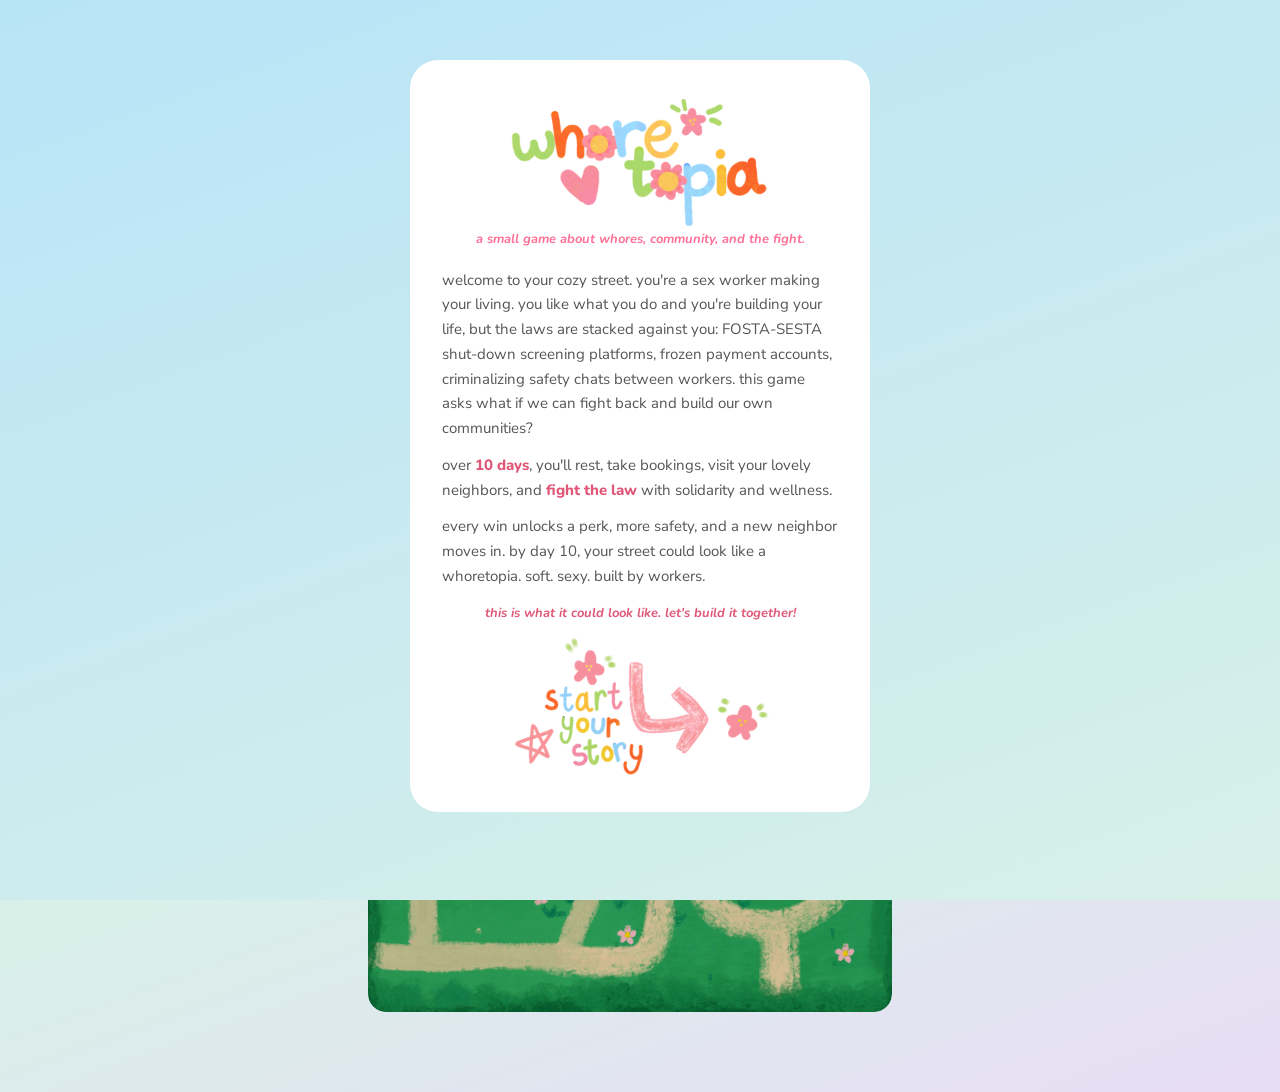
==== commit 1e38f042: "updating text and ui" ====
--- a/whoretopia.html
+++ b/whoretopia.html
@@ -12,16 +12,17 @@
 <!-- INTRO SCREEN -->
 <div id="intro-screen" class="show">
   <div id="intro-card">
-    <div id="intro-emoji">🌸🏘️🌿</div>
-    <h1 id="intro-title">whoretopia</h1>
+    <img id="intro-logo" src="img/whoretopia-logo.png" alt="whoretopia">
     <p id="intro-tagline">a small game about whores, community, and the fight.</p>
     <div id="intro-body">
-      <p>welcome to your cozy street. you're a sex worker making your living. you do the work and you're good at it. but the laws are stacked against you: shut-down screening platforms, frozen payment accounts, criminalizing safety chats between workers. this game asks what if we can fight back and build our own communities?</p>
+      <p>welcome to your cozy street. you're a sex worker making your living. you like what you do and you're building your life, but the laws are stacked against you: FOSTA-SESTA shut-down screening platforms, frozen payment accounts, criminalizing safety chats between workers. this game asks what if we can fight back and build our own communities?</p>
       <p>over <strong>10 days</strong>, you'll rest, take bookings, visit your lovely neighbors, and <strong>fight the law</strong> with solidarity and wellness. </p>
       <p>every win unlocks a perk, more safety, and a new neighbor moves in. by day 10, your street could look like a whoretopia. soft. sexy. built by workers.</p>
       <p class="intro-note">this is what it could look like. let's build it together!</p>
     </div>
-    <button id="intro-start-btn" onclick="startGame()">start your whoretopia story →</button>
+    <button id="intro-start-btn" onclick="startGame()">
+      <img src="img/start-your-story.png" alt="start your whoretopia story →">
+    </button>
   </div>
 </div>
 
@@ -33,9 +34,9 @@
       <span class="day-tracker-label">your story:</span>
       <div id="day-dots"></div>
     </div>
+    <div id="actions-counter">actions left: <span class="count" id="actions-left">2</span></div>
   </div>
 
-  <div id="arrival-banner"><button class="banner-close" onclick="this.parentElement.classList.remove('show')">✕</button><span id="arrival-text"></span></div>
   <div id="perk-banner"><button class="banner-close" onclick="this.parentElement.classList.remove('show')">✕</button><span id="perk-text"></span></div>
 
   <div id="stats-bar">
@@ -64,26 +65,25 @@
     </div>
   </div>
 
-  <div id="actions-counter">actions left today: <span class="count" id="actions-left">2</span></div>
-
-  <div id="town-map-header">
-    <h3 id="town-map-title">your street map</h3>
-    <p id="town-map-hint">click a neighbor to visit ↓</p>
-  </div>
-  <div id="town-map">
-    <div id="buildings-grid"></div>
+  <!-- day-done card appears when both actions used -->
+  <div id="day-done-card">
+    <p id="day-done-text">the day settles into evening. the street glows and it was a good day. time for bed?</p>
+    <button id="day-done-btn" onclick="advanceDay()">start day 2 →</button>
   </div>
 
   <!-- dialogue always visible -->
   <div id="dialogue-box">
-    <div id="dialogue-speaker" style="display:none"></div>
-    <div id="dialogue-text">the morning is yours. pick something to do.</div>
+    <div id="dialogue-content">
+      <div id="dialogue-speaker" style="display:none"></div>
+      <div id="dialogue-text">the morning is yours. pick something to do.</div>
+    </div>
+    <img id="dialogue-portrait" src="" alt="">
   </div>
 
-  <!-- day-done card appears below dialogue when both actions used -->
-  <div id="day-done-card">
-    <p id="day-done-text">the day settles into evening. the street glows. someone's playing music two doors down. you did good today, and you're proud.</p>
-    <button id="day-done-btn" onclick="advanceDay()">start day 2 →</button>
+  <h3 id="town-map-title">your street map</h3>
+  <div id="town-map">
+    <img id="map-bg" src="img/map.png" alt="" onerror="this.style.display='none'">
+    <div id="buildings-grid"></div>
   </div>
 
   <div id="action-section">
@@ -100,6 +100,9 @@
         ✅ screened booking <span class="cost">+50 💰 −10 wellness</span>
       </button>
     </div>
+    <h3 id="action-section-title">your neighbors</h3>
+    <p id="action-section-hint">click a neighbor to visit ↓</p>
+    <div id="neighbor-menu"></div>
   </div>
 
   <div id="perks-section">
@@ -111,6 +114,16 @@
     </button>
   </div>
 
+</div>
+
+<!-- ARRIVAL MODAL -->
+<div id="arrival-modal">
+  <div id="arrival-modal-inner">
+    <h2 id="arrival-modal-title"></h2>
+    <div class="arrival-images" id="arrival-modal-images"></div>
+    <p id="arrival-modal-text"></p>
+    <button id="arrival-modal-btn" onclick="closeArrivalModal()">welcome to the street! →</button>
+  </div>
 </div>
 
 <!-- FIGHT MODAL -->
@@ -143,16 +156,16 @@
   <div id="ending-card">
     <p id="ending-eyebrow">after 10 days...</p>
     <h2 class="chunky" id="ending-title"></h2>
+    <p id="ending-body"></p>
     <div id="ending-map"></div>
+    <div id="recap-neighbors"></div>
     <div id="ending-recap">
       <h3 class="recap-title">⭐ what you built ⭐</h3>
       <div id="recap-statgrid"></div>
       <div id="recap-perks"></div>
-      <div id="recap-neighbors"></div>
     </div>
-    <p id="ending-body"></p>
     <p class="closing-line">"this is what it could look like."</p>
-    <p id="ending-edu">in real life, <strong>FOSTA-SESTA</strong> passed in 2018 and hasn't been repealed. workers are still organizing — for repeal, for full decriminalization, for a street like this one. support your local sex worker collective.</p>
+    <p id="ending-edu">in real life, <strong>FOSTA-SESTA</strong> passed in 2018 and hasn't been repealed. workers are still organizing for full decriminalization, for a street and whoretopia like this one. support your local sex worker collective.</p>
     <button id="ending-close" onclick="restartGame()">play again</button>
     <button id="ending-back" onclick="restartGame()">← back to town</button>
   </div>
--- a/style.css
+++ b/style.css
@@ -166,6 +166,14 @@
 }
 .fight-result-card.neighbor .fr-title { color: var(--mint); }
 .fight-result-card.neighbor .fr-body { font-style: italic; color: #ccc; }
+.neighbor-portrait {
+  display: block;
+  width: 55%;
+  max-width: 180px;
+  height: auto;
+  border-radius: 10px;
+  margin: 0 auto 12px;
+}
 
 /* mobile controls */
 #mobile-controls {
@@ -309,6 +317,9 @@
 
 /* ── DAY HEADER ── */
 #day-header {
+  display: flex;
+  flex-direction: column;
+  align-items: center;
   text-align: center;
   margin-bottom: 10px;
 }
@@ -317,17 +328,13 @@
 #day-tracker {
   display: flex;
   align-items: center;
-  justify-content: center;
   gap: 8px;
-  margin-top: 10px;
   background: #fff;
   border-radius: var(--radius-sm);
   padding: 8px 12px;
+  width: 100%;
   max-width: 320px;
-  margin-left: auto;
-  margin-right: auto;
-}
-.day-tracker-label {
+  margin: 10px 0 6px;
   font-family: 'Nunito', sans-serif;
   font-weight: 800;
   font-size: 11px;
@@ -335,6 +342,19 @@
   letter-spacing: .06em;
   color: #aaa;
 }
+#actions-counter {
+  font-family: 'Nunito', sans-serif;
+  font-weight: 800;
+  font-size: 11px;
+  text-transform: uppercase;
+  letter-spacing: .06em;
+  color: #aaa;
+  width: 100%;
+  max-width: 320px;
+  margin: 0 0 4px;
+  padding: 0 12px;
+}
+#actions-counter .count { color: var(--rose-dark); }
 #day-dots { display: flex; gap: 4px; align-items: center; }
 .day-dot {
   width: 16px; height: 16px;
@@ -381,67 +401,72 @@
   margin-top: 2px;
 }
 #town-map {
-  background: transparent;
+  position: relative;
+  width: 100%;
+  margin-bottom: 12px;
+  min-height: 160px;
+  background: rgba(255,255,255,.25);
   border-radius: var(--radius);
-  padding: 4px 0 10px;
+  overflow: hidden;
+}
+
+#map-bg {
+  width: 100%;
+  height: auto;
+  display: block;
+  border-radius: var(--radius);
+}
+
+#buildings-grid {
+  position: absolute;
+  inset: 0;
+}
+
+.building-visual {
+  position: absolute;
+  top: 0; left: 0;
+  width: 100%; height: auto;
+  pointer-events: none;
+}
+.building-visual.locked {
+  display: none;
+}
+
+#neighbor-menu {
+  display: grid;
+  grid-template-columns: repeat(3, 1fr);
+  gap: 7px;
   margin-bottom: 12px;
-  position: relative;
-}
-
-#buildings-grid {
-  display: grid;
-  grid-template-columns: repeat(4, 1fr);
-  gap: 7px;
-  position: relative;
-  z-index: 1;
-}
-
-.building-card {
+}
+
+.neighbor-card {
   background: #fff;
   border-radius: 12px;
+  padding: 8px 6px;
+  display: flex;
+  flex-direction: column;
+  align-items: center;
+  gap: 4px;
   cursor: default;
   transition: transform .18s cubic-bezier(.34,1.56,.64,1), outline-color .18s;
-  overflow: hidden;
-  position: relative;
+  outline: 2px solid transparent;
   user-select: none;
   -webkit-tap-highlight-color: transparent;
-  outline: 2px solid transparent;
-}
-.building-card.visitable { cursor: pointer; outline-color: rgba(255,112,152,.35); }
-.building-card.visitable:hover {
-  transform: translateY(-4px) scale(1.04);
+}
+.neighbor-card.locked {
+  opacity: .45;
+  filter: grayscale(.8);
+}
+.neighbor-card.visitable {
+  cursor: pointer;
+  outline-color: rgba(255,112,152,.35);
+}
+.neighbor-card.visitable:hover {
+  transform: translateY(-3px) scale(1.04);
   outline-color: var(--rose);
 }
-.building-card.selected {
-  outline: 3px solid var(--rose);
-  transform: translateY(-3px) scale(1.03);
-}
-.building-card.locked { opacity: .45; cursor: default; filter: grayscale(.8); }
-.building-accent {
-  height: 6px;
-  border-radius: 0;
-}
-.building-inner {
-  padding: 5px 4px 6px;
-  display: flex;
-  flex-direction: column;
-  align-items: center;
-  gap: 2px;
-}
-.building-emoji-wrap {
-  width: 44px; height: 44px;
-  display: flex; align-items: center; justify-content: center;
-  font-size: 28px;
-  position: relative;
-}
-.building-emoji-wrap img {
-  width: 44px; height: 44px;
-  object-fit: contain;
-  display: none;
-}
-.building-emoji-wrap img.loaded { display: block; }
-.building-emoji-wrap .emoji-fallback { position: absolute; font-size: 28px; }
-.building-name {
+.neighbor-emoji { font-size: 22px; }
+.neighbor-name {
   font-family: 'Nunito', sans-serif;
   font-weight: 800;
   font-size: 9px;
@@ -449,7 +474,6 @@
   color: #555;
   line-height: 1.2;
 }
-.building-card.selected .building-name { color: var(--rose-dark); }
 
 /* ── DIALOGUE ── */
 #dialogue-box {
@@ -462,7 +486,21 @@
   font-size: 14px;
   line-height: 1.6;
   color: #444;
-}
+  display: flex;
+  gap: 12px;
+  align-items: flex-start;
+}
+#dialogue-portrait {
+  width: 110px;
+  height: auto;
+  border-radius: 10px;
+  flex-shrink: 0;
+  display: none;
+  align-self: flex-end;
+}
+#dialogue-portrait.visible { display: block; }
+#dialogue-portrait.portrait-left { order: -1; }
+#dialogue-content { flex: 1; min-width: 0; }
 #dialogue-speaker {
   font-family: 'Nunito', sans-serif;
   font-weight: 800;
@@ -474,12 +512,11 @@
 
 /* ── HOME ACTIONS ── */
 #home-actions {
-  display: none;
+  display: flex;
   flex-direction: column;
   gap: 8px;
   margin-bottom: 12px;
 }
-#home-actions.visible { display: flex; }
 .action-btn {
   font-family: 'Nunito', sans-serif;
   font-weight: 800;
@@ -611,16 +648,6 @@
 /* ── FIGHT PANEL ── */
 #fight-panel { padding: 12px 16px 80px; max-width: 520px; margin: 0 auto; }
 
-/* ── ACTIONS COUNTER ── */
-#actions-counter {
-  font-family: 'Nunito', sans-serif;
-  font-weight: 800;
-  font-size: 13px;
-  color: #888;
-  margin-bottom: 8px;
-  text-align: center;
-}
-#actions-counter .count { color: var(--rose-dark); font-size: 16px; }
 
 /* ── ACTION SECTION ── */
 #action-section { margin-bottom: 12px; }
@@ -648,9 +675,14 @@
   color: #777;
   margin: 12px 0 6px;
 }
-#home-actions, #neighbor-actions { display: flex; flex-direction: column; gap: 8px; }
-#action-section.done #home-actions button,
-#action-section.done #neighbor-actions button { opacity: .35; pointer-events: none; }
+#neighbor-section-title {
+  font-family: 'Nunito', sans-serif;
+  font-weight: 900;
+  font-size: 16px;
+  color: var(--rose-dark);
+  margin: 12px 0 2px;
+}
+#action-section.done #home-actions button { opacity: .35; pointer-events: none; }
 #action-section.done #action-section-title,
 #action-section.done #action-section-hint { display: none; }
 
@@ -713,9 +745,76 @@
   animation: bounceIn .4s cubic-bezier(.34,1.56,.64,1);
   position: relative;
 }
-#arrival-banner { background: var(--mint); color: #1a5a3a; }
 #perk-banner { background: var(--lavender); color: #4a2a8a; }
-#arrival-banner.show, #perk-banner.show { display: block; }
+#perk-banner.show { display: block; }
+
+/* ── ARRIVAL MODAL ── */
+#arrival-modal {
+  display: none;
+  position: fixed;
+  inset: 0;
+  background: rgba(26, 90, 58, 0.35);
+  z-index: 250;
+  align-items: center;
+  justify-content: center;
+  padding: 24px;
+}
+#arrival-modal.show { display: flex; }
+#arrival-modal-inner {
+  background: #fff;
+  border-radius: var(--radius);
+  padding: 28px 24px;
+  max-width: 380px;
+  width: 100%;
+  text-align: center;
+  animation: bounceIn .4s cubic-bezier(.34,1.56,.64,1);
+}
+#arrival-modal-title {
+  font-size: 20px;
+  color: #1a7a4a;
+  margin-bottom: 16px;
+  line-height: 1.2;
+}
+.arrival-images {
+  display: flex;
+  gap: 10px;
+  align-items: flex-end;
+  justify-content: center;
+  margin-bottom: 14px;
+}
+.arrival-building {
+  width: 120px;
+  height: auto;
+  border-radius: 6px;
+  flex-shrink: 0;
+}
+.arrival-portrait {
+  width: 96px;
+  height: auto;
+  border-radius: 6px;
+  flex-shrink: 0;
+}
+#arrival-modal-text {
+  font-size: 14px;
+  color: #1a5a3a;
+  line-height: 1.6;
+  margin-bottom: 20px;
+  text-align: left;
+}
+#arrival-modal-btn {
+  font-family: 'Nunito', sans-serif;
+  font-weight: 900;
+  font-size: 15px;
+  padding: 12px 24px;
+  border: none;
+  border-radius: var(--radius-sm);
+  background: var(--mint);
+  color: #1a5a3a;
+  cursor: pointer;
+  width: 100%;
+  transition: transform .15s cubic-bezier(.34,1.56,.64,1);
+}
+#arrival-modal-btn:hover { transform: translateY(-2px); }
 .banner-close {
   position: absolute;
   top: 8px; right: 10px;
@@ -768,25 +867,42 @@
   line-height: 1.15;
 }
 #ending-map {
-  display: grid;
-  grid-template-columns: repeat(7, 1fr);
-  gap: 6px;
+  position: relative;
+  width: 100%;
   margin: 0 auto 22px;
-  max-width: 380px;
-}
-.ending-building {
-  aspect-ratio: 1;
+  border-radius: var(--radius);
+  overflow: hidden;
+}
+.ending-map-bg {
+  width: 100%;
+  height: auto;
+  display: block;
+}
+
+.recap-portraits {
+  display: flex;
+  flex-wrap: wrap;
+  gap: 10px;
+  margin-top: 10px;
+}
+.recap-portrait-item {
+  display: flex;
+  flex-direction: column;
+  align-items: center;
+  gap: 4px;
+}
+.recap-portrait-item img {
+  width: 96px;
+  height: auto;
   border-radius: 10px;
-  display: flex;
-  align-items: center;
-  justify-content: center;
-  font-size: 22px;
-  background: var(--mint);
-}
-.ending-building.locked {
-  background: rgba(0,0,0,.08);
-  filter: grayscale(1);
-  opacity: .4;
+}
+.recap-portrait-item span {
+  font-family: 'Nunito', sans-serif;
+  font-weight: 800;
+  font-size: 9px;
+  color: #888;
+  text-align: center;
+  max-width: 72px;
 }
 #ending-recap {
   background: linear-gradient(160deg, rgba(255,112,152,.08), rgba(200,184,248,.12));
@@ -955,25 +1071,18 @@
 #intro-screen.show { display: flex; }
 #intro-card {
   background: #fff;
-  border-radius: var(--radius);
+  border-radius: 28px;
   padding: 28px 24px;
   max-width: 420px;
   width: 100%;
   text-align: center;
   animation: bounceIn .4s cubic-bezier(.34,1.56,.64,1);
 }
-#intro-emoji {
-  font-size: 36px;
-  margin-bottom: 8px;
-  letter-spacing: 6px;
-}
-#intro-title {
-  font-family: 'Nunito', sans-serif;
-  font-weight: 900;
-  font-size: 36px;
-  color: var(--rose-dark);
-  margin-bottom: 4px;
-  letter-spacing: -.5px;
+#intro-logo {
+  display: block;
+  width: 65%;
+  height: auto;
+  margin: 0 auto 4px;
 }
 #intro-tagline {
   font-family: 'Nunito', sans-serif;
@@ -985,7 +1094,7 @@
 }
 #intro-body {
   text-align: left;
-  margin-bottom: 22px;
+  margin-bottom: 12px;
 }
 #intro-body p {
   font-size: 14px;
@@ -1009,17 +1118,19 @@
   text-align: center;
 }
 #intro-start-btn {
-  width: 100%;
-  padding: 14px 20px;
-  font-family: 'Nunito', sans-serif;
-  font-weight: 900;
-  font-size: 16px;
+  background: none;
   border: none;
-  border-radius: var(--radius-sm);
-  background: var(--rose);
-  color: #fff;
+  padding: 0;
   cursor: pointer;
+  display: block;
+  width: 100%;
   transition: transform .15s cubic-bezier(.34,1.56,.64,1);
+}
+#intro-start-btn img {
+  display: block;
+  width: 65%;
+  height: auto;
+  margin: 0 auto;
 }
 #intro-start-btn:hover { transform: translateY(-3px); }
 #intro-start-btn:active { transform: translateY(2px); }
@@ -1045,37 +1156,31 @@
     grid-template-areas:
       "day     day       day"
       "stats   stats     stats"
-      "perks   counter   actions"
+      "perks   dayend    actions"
+      "perks   dialog    actions"
       "perks   mapttl    actions"
-      "perks   map       actions"
-      "perks   dialog    actions"
-      "perks   dayend    actions";
+      "perks   map       actions";
     gap: 14px 28px;
     align-items: start;
   }
   /* when a banner is visible, slot it in between day-header and stats */
-  #town-panel:has(#arrival-banner.show),
   #town-panel:has(#perk-banner.show) {
     grid-template-areas:
       "day     day       day"
-      "arrival arrival   arrival"
       "perkban perkban   perkban"
       "stats   stats     stats"
-      "perks   counter   actions"
+      "perks   dayend    actions"
+      "perks   dialog    actions"
       "perks   mapttl    actions"
-      "perks   map       actions"
-      "perks   dialog    actions"
-      "perks   dayend    actions";
+      "perks   map       actions";
   }
 
   #stats-bar       { grid-area: stats; margin-bottom: 0; }
   #day-header      { grid-area: day; margin-bottom: 0; }
-  #arrival-banner.show, #perk-banner.show { margin-bottom: 0; }
-  #arrival-banner  { grid-area: arrival; }
+  #perk-banner.show { margin-bottom: 0; }
   #perk-banner     { grid-area: perkban; }
   #town-map-title  { grid-area: mapttl; margin-top: 0; }
   #town-map        { grid-area: map; margin-bottom: 0; }
-  #actions-counter { grid-area: counter; margin-bottom: 0; }
   #dialogue-box    { grid-area: dialog; margin-bottom: 0; }
   #day-done-card   { grid-area: dayend; margin-top: 0; }
   #action-section  { grid-area: actions; margin-bottom: 0; }
@@ -1093,22 +1198,19 @@
   /* roomier day header */
   #day-header h2 { font-size: 28px; }
   #day-header .subtitle { font-size: 13px; margin-top: 4px; }
-  #day-tracker { margin-top: 14px; max-width: 380px; padding: 10px 16px; }
+  #day-tracker { max-width: 380px; padding: 10px 16px; margin: 10px 0 6px; }
+  #actions-counter { max-width: 380px; }
   .day-dot { width: 18px; height: 18px; font-size: 10px; }
 
   /* main column polish */
   #town-map-title { text-align: left; font-size: 13px; margin-bottom: 8px; }
-  #buildings-grid { gap: 10px; }
-  .building-emoji-wrap { width: 52px; height: 52px; }
-  .building-emoji-wrap img { width: 52px; height: 52px; }
-  .building-name { font-size: 10px; }
 
   #actions-counter {
     text-align: left;
     background: #fff;
     border-radius: var(--radius-sm);
     padding: 10px 14px;
-    font-size: 14px;
+    max-width: 380px;
   }
   #dialogue-box { font-size: 15px; padding: 16px 18px; min-height: 100px; }
 
@@ -1123,7 +1225,6 @@
 
   /* intro card a touch larger on desktop */
   #intro-card { max-width: 460px; padding: 36px 32px; }
-  #intro-title { font-size: 44px; }
   #intro-body p { font-size: 15px; }
 }
 
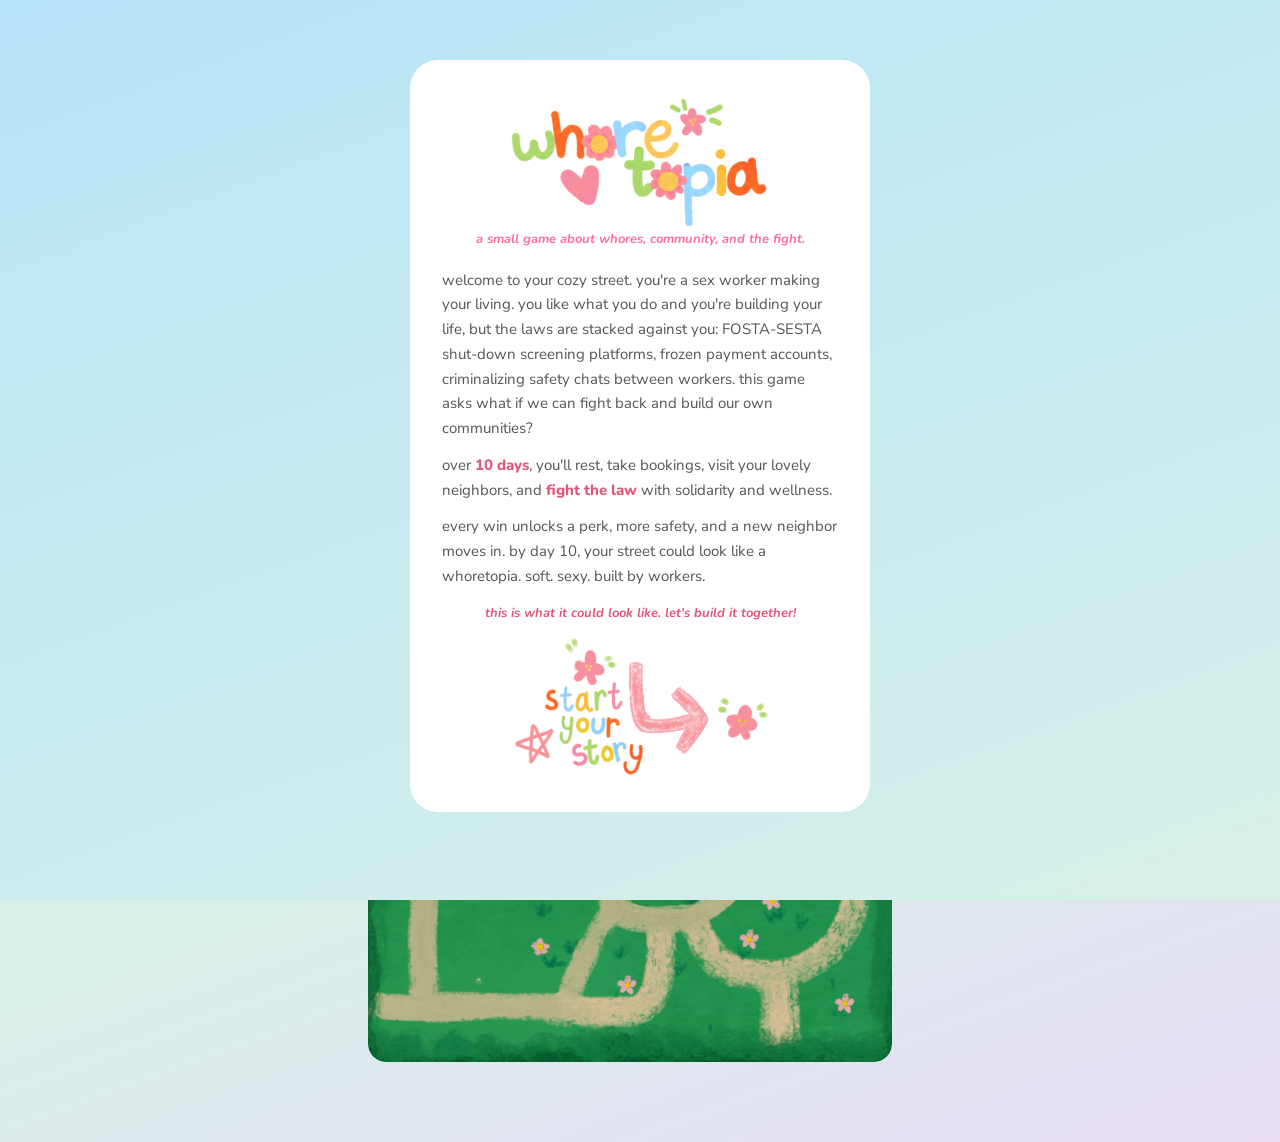
==== commit ef997bf1: "more updates for day title and game" ====
--- a/whoretopia.html
+++ b/whoretopia.html
@@ -29,12 +29,13 @@
 <div id="town-panel">
 
   <div id="day-header">
-    <h2 id="day-title">day 1 of 10</h2>
-    <div id="day-tracker">
-      <span class="day-tracker-label">your story:</span>
-      <div id="day-dots"></div>
+    <div id="day-title">
+      <div id="day-title-inner">
+        <img id="day-title-bg" src="img/days/day-title.png" alt="day of 10">
+        <img id="day-number-img" src="img/days/1.PNG" alt="1">
+      </div>
     </div>
-    <div id="actions-counter">actions left: <span class="count" id="actions-left">2</span></div>
+<div id="actions-counter"><span class="actions-label">actions left</span><div id="actions-pips"></div></div>
   </div>
 
   <div id="perk-banner"><button class="banner-close" onclick="this.parentElement.classList.remove('show')">✕</button><span id="perk-text"></span></div>
--- a/style.css
+++ b/style.css
@@ -323,60 +323,63 @@
   text-align: center;
   margin-bottom: 10px;
 }
-#day-header h2 { font-size: 22px; color: var(--rose-dark); }
+#day-title {
+  position: relative;
+  width: 100%;
+  max-width: 320px;
+  margin-bottom: 20px;
+  background: #fff;
+  border-radius: var(--radius-sm);
+  padding-top: 30px;
+  padding-bottom: 30px;
+  padding-right: 10px;
+}
+#day-title-inner {
+  position: relative;
+  width: 72%;
+  margin: 0 auto;
+}
+#day-title-bg {
+  width: 100%;
+  display: block;
+}
+#day-number-img {
+  position: absolute;
+  left: 39%;
+  top: 25%;
+  transform: translate(-50%, -50%);
+  height: 75%;
+  width: auto;
+}
 #day-header .subtitle { font-size: 12px; color: #888; margin-top: 2px; }
-#day-tracker {
+#actions-counter {
   display: flex;
   align-items: center;
   gap: 8px;
-  background: #fff;
-  border-radius: var(--radius-sm);
-  padding: 8px 12px;
-  width: 100%;
-  max-width: 320px;
-  margin: 10px 0 6px;
   font-family: 'Nunito', sans-serif;
   font-weight: 800;
   font-size: 11px;
   text-transform: uppercase;
   letter-spacing: .06em;
   color: #aaa;
-}
-#actions-counter {
-  font-family: 'Nunito', sans-serif;
-  font-weight: 800;
-  font-size: 11px;
-  text-transform: uppercase;
-  letter-spacing: .06em;
-  color: #aaa;
   width: 100%;
   max-width: 320px;
   margin: 0 0 4px;
   padding: 0 12px;
 }
-#actions-counter .count { color: var(--rose-dark); }
-#day-dots { display: flex; gap: 4px; align-items: center; }
-.day-dot {
-  width: 16px; height: 16px;
+.actions-label { flex-shrink: 0; }
+#actions-pips { display: flex; gap: 6px; align-items: center; }
+.action-pip {
+  width: 14px;
+  height: 14px;
   border-radius: 50%;
   background: #eee;
   border: 2px solid #ddd;
-  transition: background .3s, transform .3s;
-  font-family: 'Nunito', sans-serif;
-  font-weight: 900;
-  font-size: 9px;
-  color: rgba(0,0,0,.35);
-  display: flex;
-  align-items: center;
-  justify-content: center;
-  line-height: 1;
-}
-.day-dot.done { background: var(--rose); border-color: var(--rose-dark); color: #fff; }
-.day-dot.current {
-  background: var(--lemon);
-  border-color: #c8a000;
-  color: #7a5a00;
-  transform: scale(1.25);
+  transition: background .25s, border-color .25s;
+}
+.action-pip.filled {
+  background: var(--rose);
+  border-color: var(--rose-dark);
 }
 
 /* ── TOWN MAP ── */
@@ -1196,11 +1199,9 @@
   .stat-bar-wrap { height: 6px; }
 
   /* roomier day header */
-  #day-header h2 { font-size: 28px; }
+  #day-title { max-width: 380px; }
   #day-header .subtitle { font-size: 13px; margin-top: 4px; }
-  #day-tracker { max-width: 380px; padding: 10px 16px; margin: 10px 0 6px; }
   #actions-counter { max-width: 380px; }
-  .day-dot { width: 18px; height: 18px; font-size: 10px; }
 
   /* main column polish */
   #town-map-title { text-align: left; font-size: 13px; margin-bottom: 8px; }
